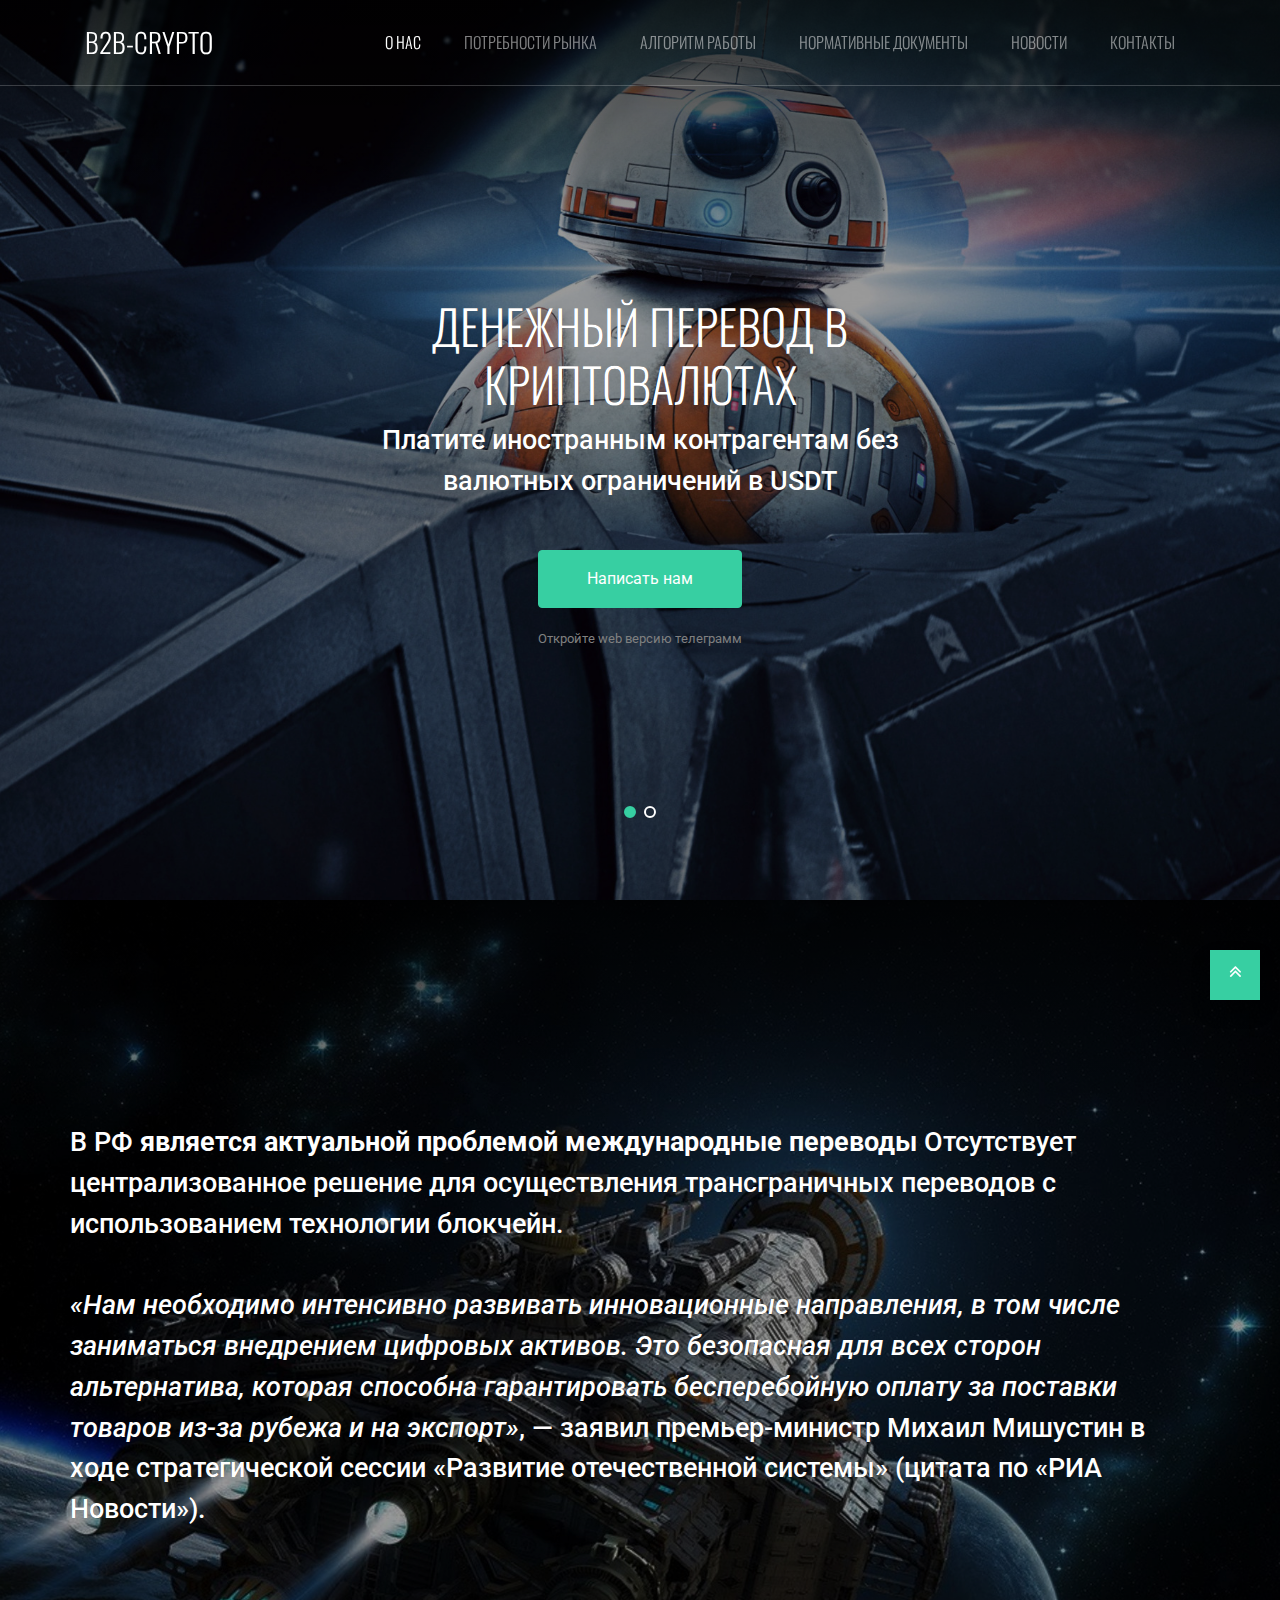
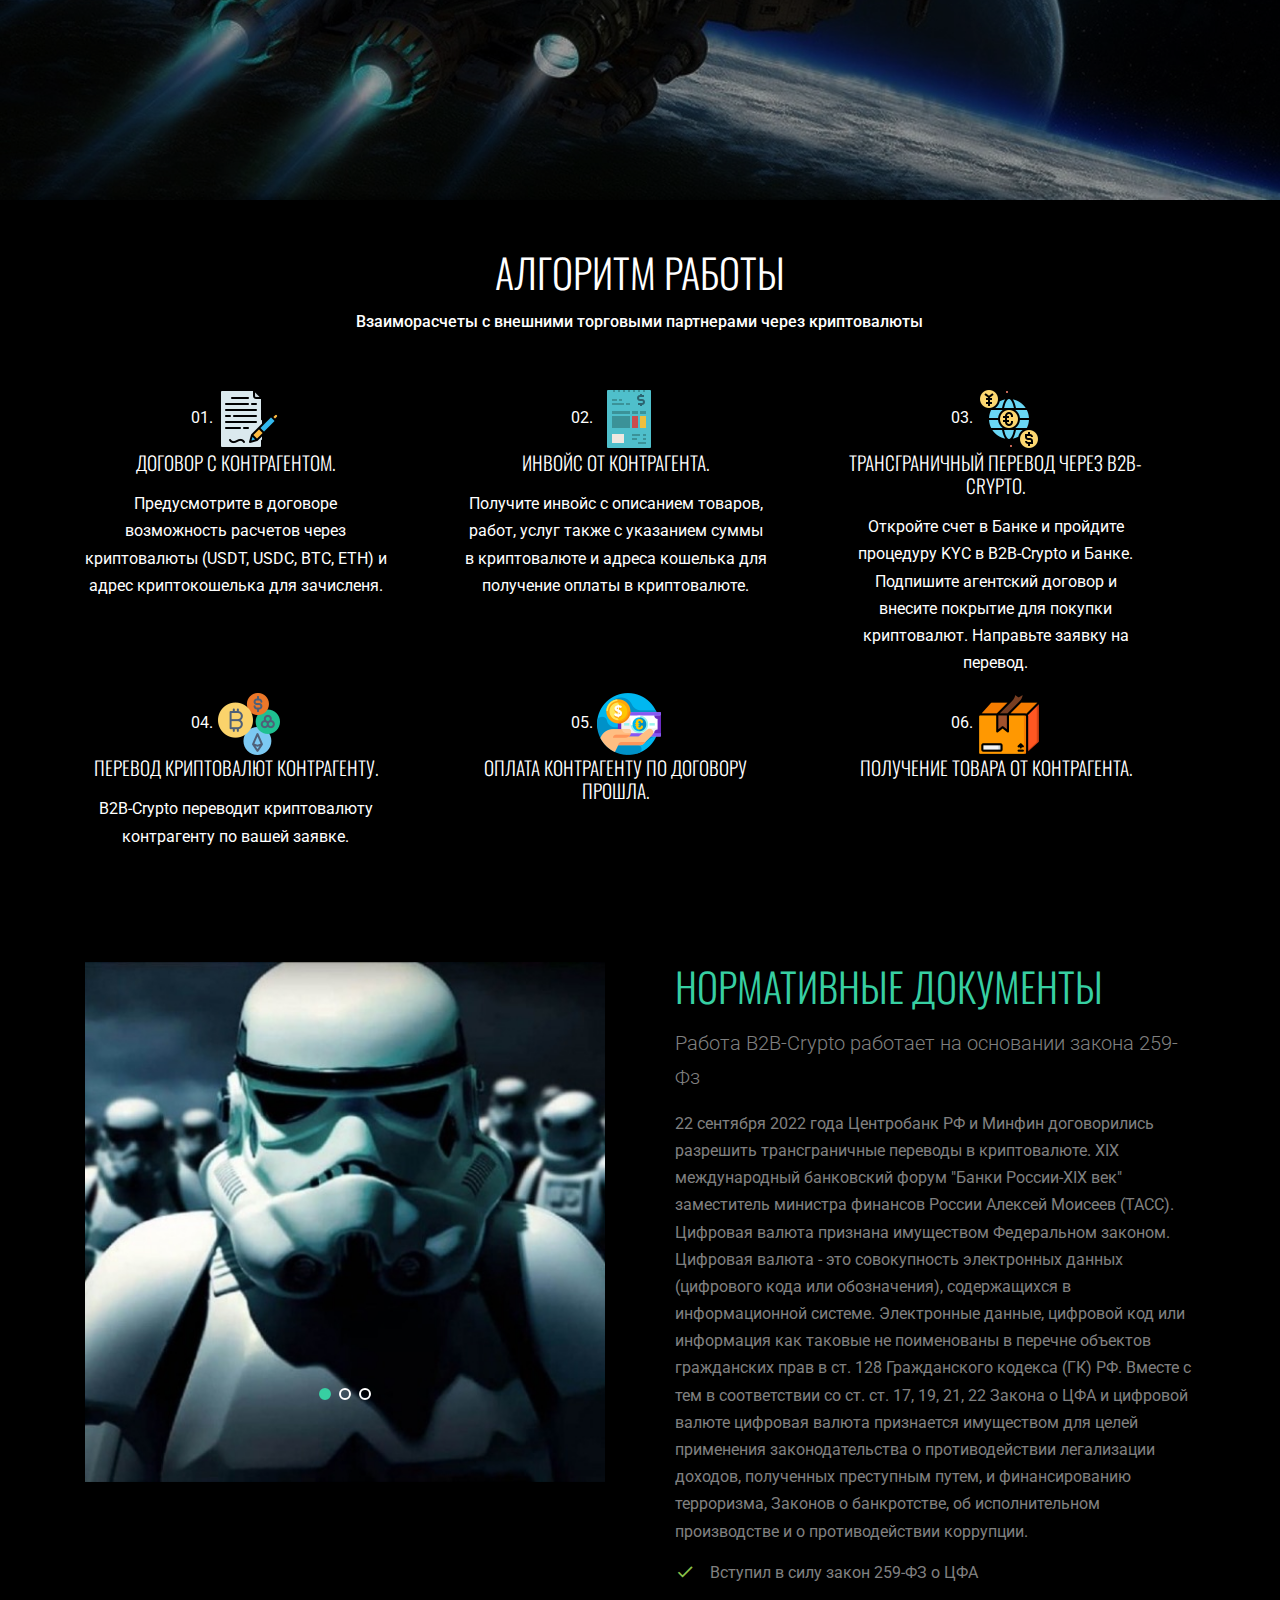
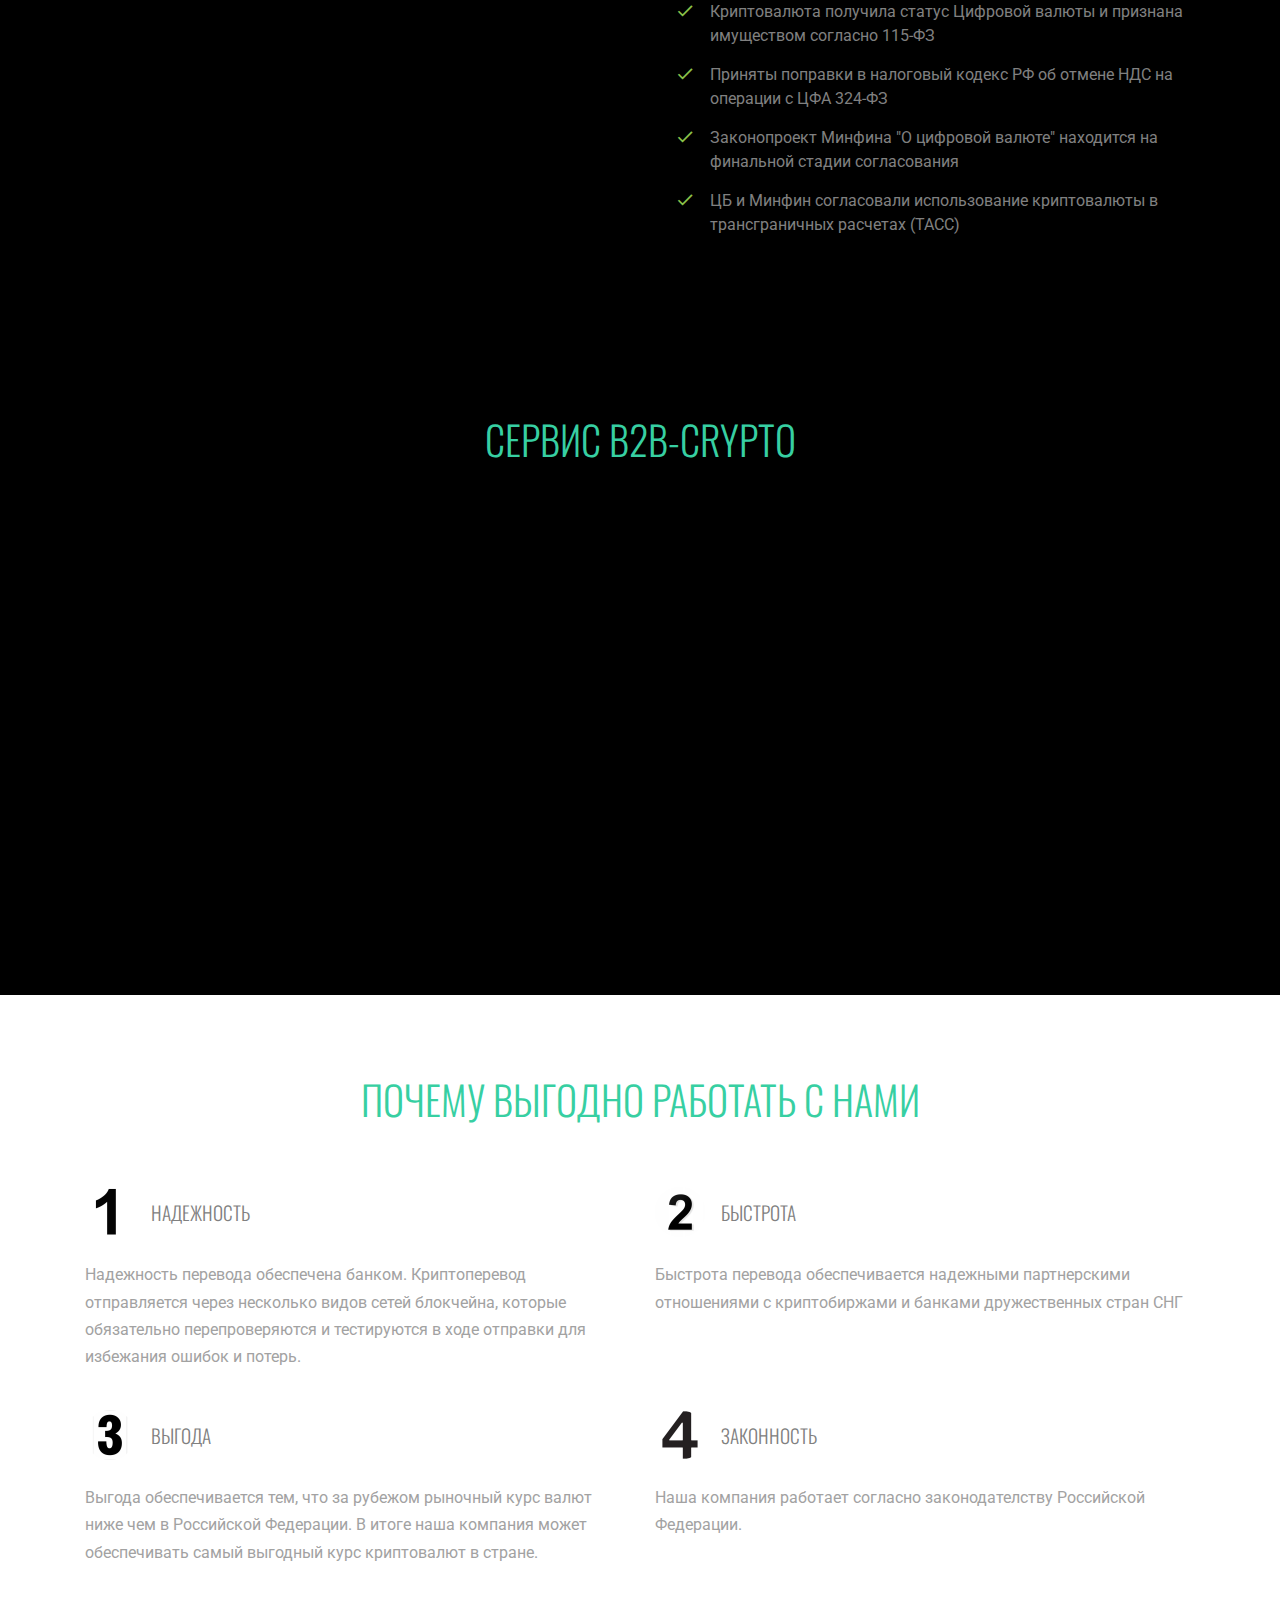
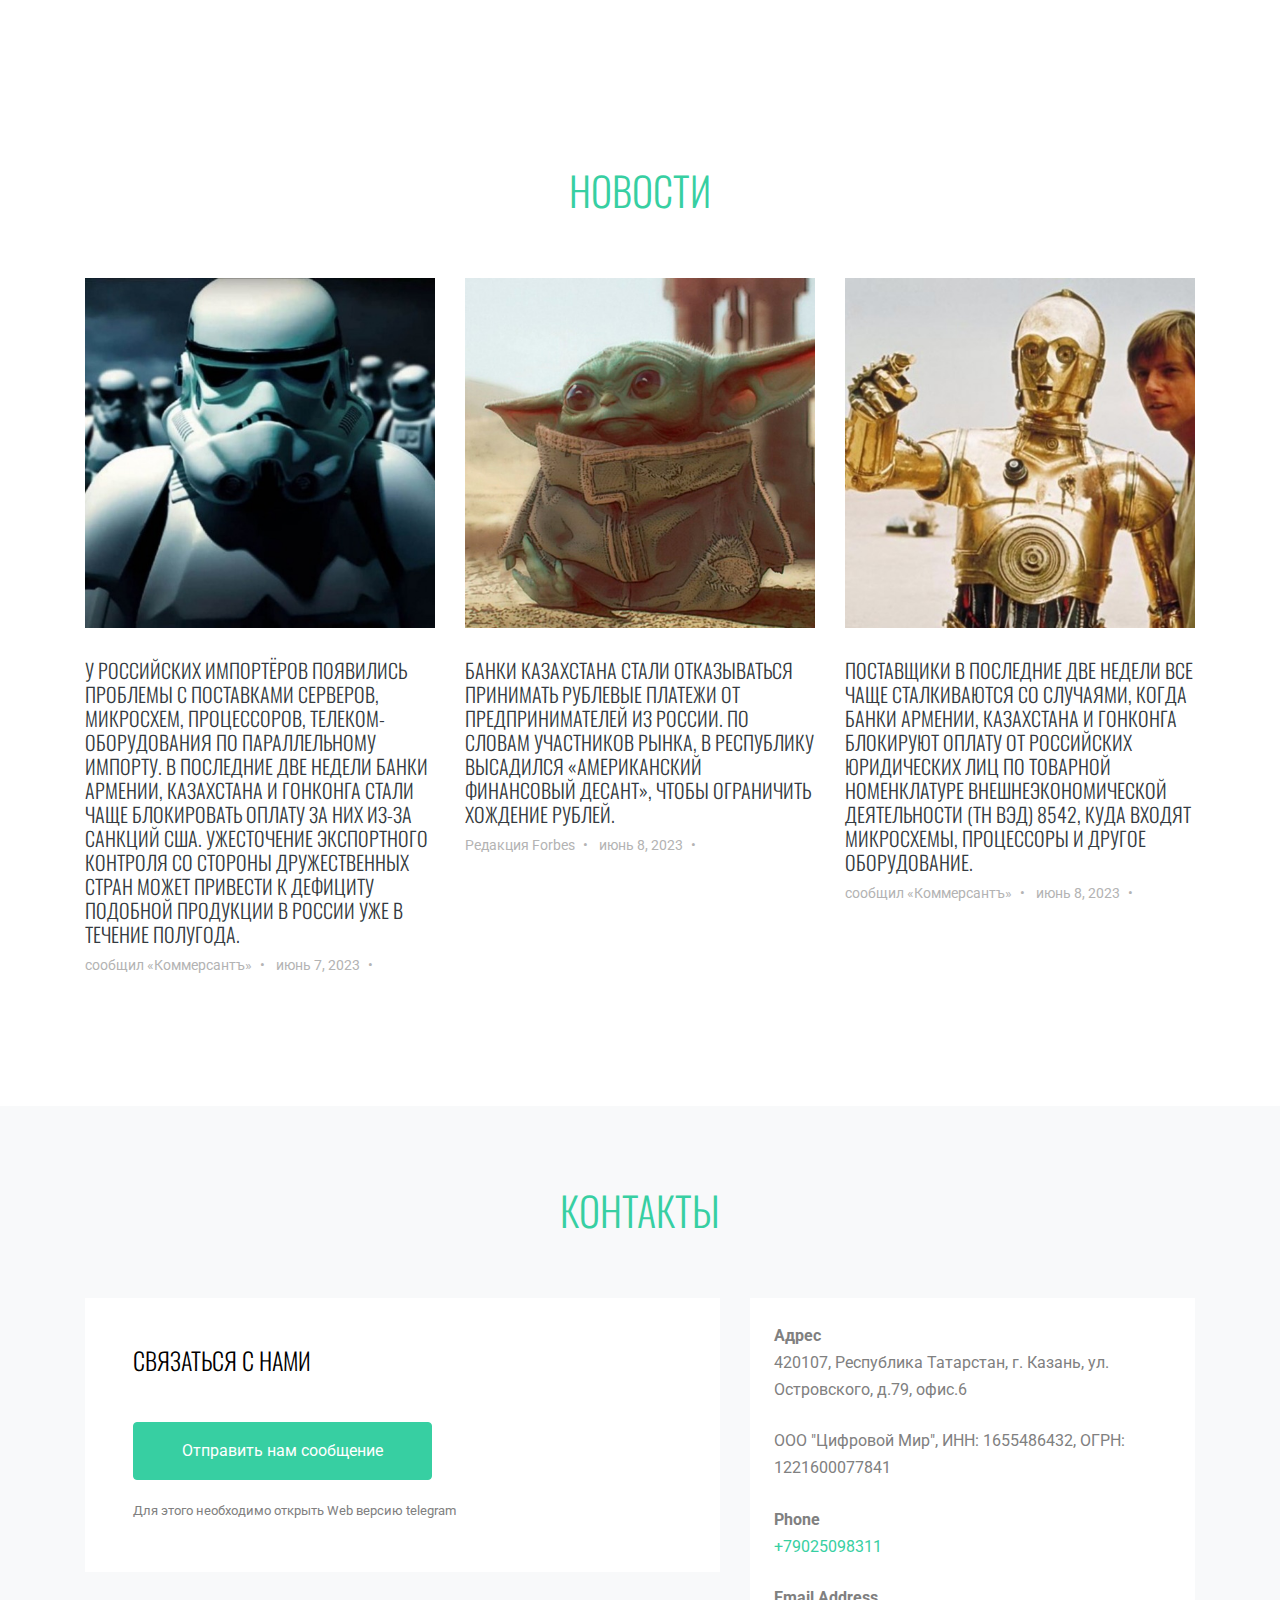
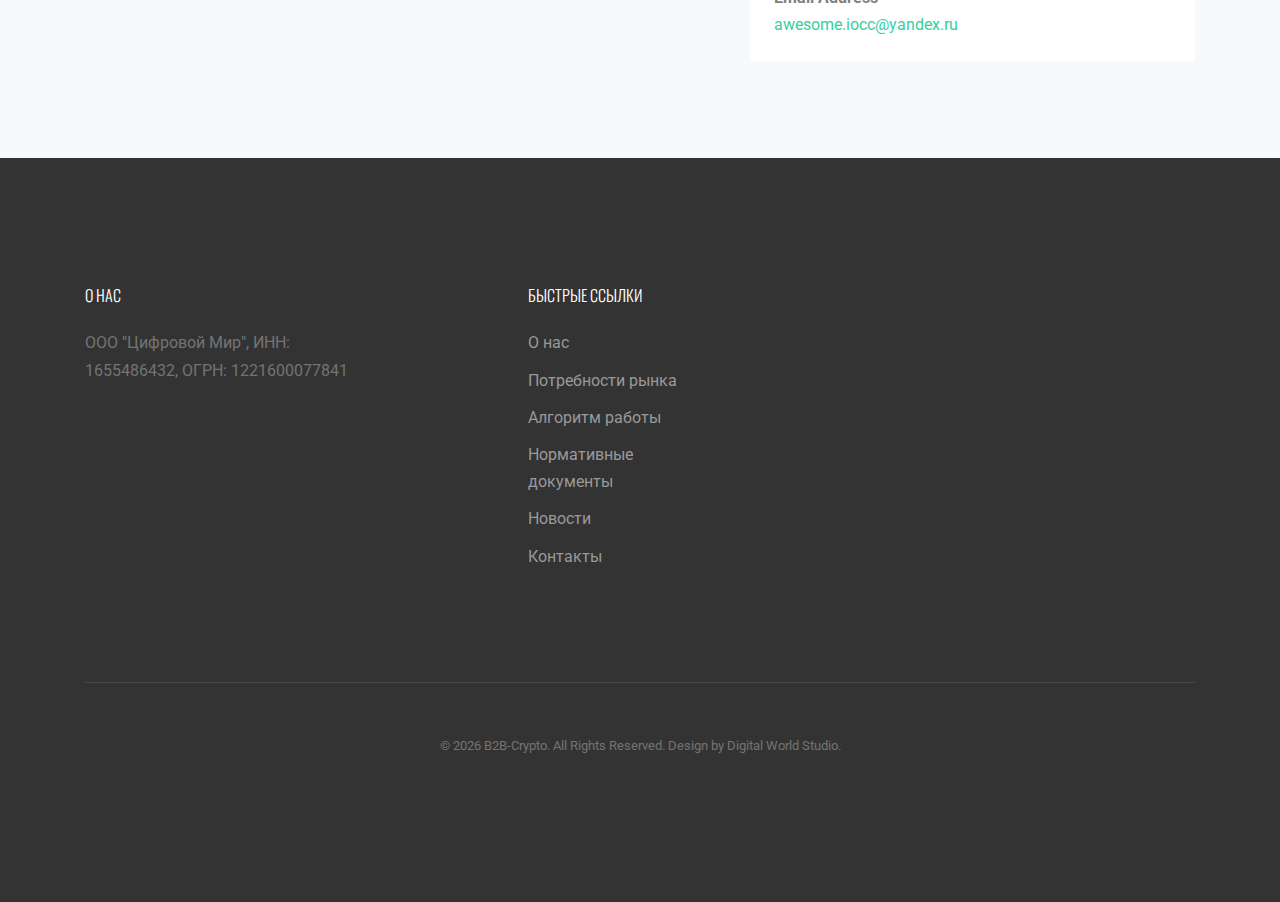
==== index.html @ 695e8884 "news090602" ====
<!--
////////////////////////////////////////////////////////////////

Author: Free-Template.co
Author URL: http://free-template.co.
License: https://creativecommons.org/licenses/by/3.0/
License URL: https://creativecommons.org/licenses/by/3.0/
Site License URL: https://free-template.co/template-license/

Website:  https://free-template.co
Facebook: https://www.facebook.com/FreeDashTemplate.co
Twitter:  https://twitter.com/Free_Templateco
RSS Feed: https://feeds.feedburner.com/Free-templateco

////////////////////////////////////////////////////////////////
-->
<!DOCTYPE html>
<html lang="en">
<head>
    <title>B2B-Crypto</title>
    <meta charset="utf-8">
    <meta name="viewport" content="width=device-width, initial-scale=1, shrink-to-fit=no">

    <meta name="description" content=""/>
    <meta name="keywords" content=""/>
    <meta name="author" content="Free-Template.co"/>

    <link rel="shortcut icon" href="bitcoin.png">

    <link href="https://fonts.googleapis.com/css?family=Roboto:300,400,900|Oswald:300,400,700" rel="stylesheet">
    <link rel="stylesheet" href="fonts/icomoon/style.css">

    <link rel="stylesheet" href="css/bootstrap.min.css">
    <link rel="stylesheet" href="css/jquery-ui.css">
    <link rel="stylesheet" href="css/owl.carousel.min.css">
    <link rel="stylesheet" href="css/owl.theme.default.min.css">
    <link rel="stylesheet" href="css/owl.theme.default.min.css">

    <link rel="stylesheet" href="css/jquery.fancybox.min.css">

    <link rel="stylesheet" href="css/bootstrap-datepicker.css">

    <link rel="stylesheet" href="fonts/flaticon/font/flaticon.css">

    <link rel="stylesheet" href="css/aos.css">

    <link rel="stylesheet" href="css/style.css">

</head>
<body data-spy="scroll" data-target=".site-navbar-target" data-offset="300">

<div class="site-wrap">

    <div class="site-mobile-menu site-navbar-target">
        <div class="site-mobile-menu-header">
            <div class="site-mobile-menu-close mt-3">
                <span class="icon-close2 js-menu-toggle"></span>
            </div>
        </div>
        <div class="site-mobile-menu-body"></div>
    </div>


    <header class="site-navbar py-4 js-sticky-header site-navbar-target" role="banner">

        <div class="container">
            <div class="row align-items-center">

                <div class="col-6 col-xl-2">
                    <h1 class="mb-0 site-logo m-0 p-0"><a href="index.html" class="mb-0">B2B-Crypto</a></h1>
                </div>

                <div class="col-12 col-md-10 d-none d-xl-block">
                    <nav class="site-navigation position-relative text-right" role="navigation">

                        <ul class="site-menu main-menu js-clone-nav mr-auto d-none d-lg-block">
                            <li><a href="#home-section" class="nav-link">О нас</a></li>
                            <li><a href="#market-needs" class="nav-link">Потребности рынка</a></li>
                            <li><a href="#algorithm" class="nav-link">Алгоритм работы</a></li>
                            <li><a href="#about-section" class="nav-link">Нормативные документы</a></li>
                            <li><a href="#news-section" class="nav-link">Новости</a></li>
                            <li><a href="#contact-section" class="nav-link">Контакты</a></li>
                        </ul>
                    </nav>
                </div>


                <div class="col-6 d-inline-block d-xl-none ml-md-0 py-3"><a href="#"
                                                                            class="site-menu-toggle js-menu-toggle text-white float-right"><span
                        class="icon-menu h3"></span></a></div>

            </div>
        </div>

    </header>


    <div class="site-block-wrap">
        <div class="owl-carousel with-dots">
            <div class="site-blocks-cover overlay overlay-2" style="background-image: url(images/hero_1.jpg);"
                 data-aos="fade"
                 id="home-section">


                <div class="container">
                    <div class="row align-items-center justify-content-center">
                        <div class="col-md-6 mt-lg-5 text-center">
                            <h1 class="text-shadow">Денежный перевод в криптовалютах</h1>
                            <p class="mb-5 text-shadow">Платите иностранным контрагентам без валютных ограничений в
                                USDT</p>
                            <p><a href="https://t.me/Maksi00700" target="_blank" class="btn btn-primary px-5 py-3">Написать нам</a>
                            </p>
                            <small>Откройте web версию телеграмм</small>
                        </div>
                    </div>
                </div>


            </div>
            <div class="site-blocks-cover overlay overlay-2" style="background-image: url(images/hero_2.jpg);"
                 data-aos="fade" id="home-section">


                <div class="container">
                    <div class="row align-items-center justify-content-center">
                        <div class="col-md-6 mt-lg-5 text-center">
                            <h1 class="text-shadow">Найдите лучшие условия для перевода контрагентам</h1>
                            <p class="mb-5 text-shadow">Предлагаем лучшие условия покупки и перевода цифровых валют</p>
                            <p><a href="https://t.me/Maksi00700" target="_blank" class="btn btn-primary px-5 py-3">Написать нам</a>
                            </p>
                            <small>Откройте web версию телеграмм</small>
                        </div>
                    </div>
                </div>


            </div>
        </div>

    </div>
    <div class="site-block-wrap">
        <div class="owl-carousel with-dots">
            <div class="site-blocks-cover overlay overlay-2" style="background-image: url(images/hero25.jpg);" id = "market-needs">


                <div class="container">
                    <div class="row align-items-center justify-content-center">
                        <!--            <div class="col-md-6 mt-lg-5 text-center">-->
                        <p class="mb-5 text-shadow">В РФ <strong>является актуальной проблемой международные переводы</strong> Отсутствует централизованное решение для осуществления
                            трансграничных переводов с использованием технологии блокчейн. <br><br>

                            <em>«Нам необходимо интенсивно
                                развивать инновационные направления, в том числе заниматься внедрением
                                цифровых активов. Это безопасная для всех сторон альтернатива, которая способна
                                гарантировать бесперебойную оплату за поставки товаров из-за рубежа и на экспорт»</em>,
                            — заявил
                            премьер-министр Михаил Мишустин в ходе стратегической сессии «Развитие отечественной
                            системы» (цитата по «РИА Новости»).</p>


                        <!--            </div>-->
                    </div>
                </div>


            </div>

            <!---- <div class="site-section" id="properties-section">
                 <div class="container">
                   <div class="row large-gutters">
                     <div class="col-md-6 col-lg-4 mb-5 mb-lg-5 ">
                       <div class="ftco-media-1">
                         <div class="ftco-media-1-inner">
                           <a href="property-single.html" class="d-inline-block mb-4"><img src="images/property_1.jpg" alt="Free website template by Free-Template.co" class="img-fluid"></a>
                           <div class="ftco-media-details">
                             <h3>HD17 19 Utica Ave.</h3>
                             <p>New York - USA</p>
                             <strong>$20,000,000</strong>
                           </div>
                           */

                         </div>
                       </div>
                     </div>
                     <div class="col-md-6 col-lg-4 mb-5 mb-lg-5 ">
                         <div class="ftco-media-1">
                             <div class="ftco-media-1-inner">
                               <a href="property-single.html" class="d-inline-block mb-4"><img src="images/property_2.jpg" alt="Free website template by Free-Template.co" class="img-fluid"></a>
                               <div class="ftco-media-details">
                                 <h3>HD17 19 Utica Ave.</h3>
                                 <p>New York - USA</p>
                                 <strong>$20,000,000</strong>
                               </div>

                             </div>
                           </div>
                     </div>
                     <div class="col-md-6 col-lg-4 mb-5 mb-lg-5 ">
                         <div class="ftco-media-1">
                             <div class="ftco-media-1-inner">
                               <a href="property-single.html" class="d-inline-block mb-4"><img src="images/property_3.jpg" alt="Free website template by Free-Template.co" class="img-fluid"></a>
                               <div class="ftco-media-details">
                                 <h3>HD17 19 Utica Ave.</h3>
                                 <p>New York - USA</p>
                                 <strong>$20,000,000</strong>
                               </div>

                             </div>
                           </div>
                     </div>

                     <div class="col-md-6 col-lg-4 mb-5 mb-lg-5 ">
                         <div class="ftco-media-1">
                           <div class="ftco-media-1-inner">
                             <a href="property-single.html" class="d-inline-block mb-4"><img src="images/property_1.jpg" alt="Free website template by Free-Template.co" class="img-fluid"></a>
                             <div class="ftco-media-details">
                               <h3>HD17 19 Utica Ave.</h3>
                               <p>New York - USA</p>
                               <strong>$20,000,000</strong>
                             </div>

                           </div>
                         </div>
                       </div>
                       <div class="col-md-6 col-lg-4 mb-5 mb-lg-5 ">
                           <div class="ftco-media-1">
                               <div class="ftco-media-1-inner">
                                 <a href="property-single.html" class="d-inline-block mb-4"><img src="images/property_2.jpg" alt="Free website template by Free-Template.co" class="img-fluid"></a>
                                 <div class="ftco-media-details">
                                   <h3>HD17 19 Utica Ave.</h3>
                                   <p>New York - USA</p>
                                   <strong>$20,000,000</strong>
                                 </div>

                               </div>
                             </div>
                       </div>
                       <div class="col-md-6 col-lg-4 mb-5 mb-lg-5 ">
                           <div class="ftco-media-1">
                               <div class="ftco-media-1-inner">
                                 <a href="property-single.html" class="d-inline-block mb-4"><img src="images/property_3.jpg" alt="Free website template by Free-Template.co" class="img-fluid"></a>
                                 <div class="ftco-media-details">
                                   <h3>HD17 19 Utica Ave.</h3>
                                   <p>New York - USA</p>
                                   <strong>$20,000,000</strong>
                                 </div>
                               -->
        </div>
    </div>
</div>

<!--</div>-->
<!--</div>-->
<!--</div>-->


<!--   <section class="site-section" id="agents-section">
      <div class="container">
        <div class="row mb-5">
          <div class="col-md-7 text-left">
            <h2 class="section-title mb-3">Мы тут</h2>
            <p class="lead">скоро скоро</p>
          </div>
        </div>
        <div class="row">


          <div class="col-md-6 col-lg-4 mb-4">
            <div class="team-member">
              <figure>
                <ul class="social">
                  <li><a href="#"><span class="icon-facebook"></span></a></li>
                  <li><a href="#"><span class="icon-twitter"></span></a></li>
                  <li><a href="#"><span class="icon-linkedin"></span></a></li>
                  <li><a href="#"><span class="icon-instagram"></span></a></li>
                </ul>
                <img src="images/person_1.jpg" alt="Free website template by Free-Template.co" class="img-fluid">
              </figure>
              <div class="p-3 bg-primary">
                <h3 class="mb-2">Allison Holmes</h3>
                <span class="position">Real Estate Agent</span>
              </div>
            </div>
          </div>

          <div class="col-md-6 col-lg-4 mb-4">
            <div class="team-member">
              <figure>
                <ul class="social">
                  <li><a href="#"><span class="icon-facebook"></span></a></li>
                  <li><a href="#"><span class="icon-twitter"></span></a></li>
                  <li><a href="#"><span class="icon-linkedin"></span></a></li>
                  <li><a href="#"><span class="icon-instagram"></span></a></li>
                </ul>
                <img src="images/person_2.jpg" alt="Free website template by Free-Template.co" class="img-fluid">
              </figure>
              <div class="p-3 bg-primary">
                <h3 class="mb-2">Dave Simpson</h3>
                <span class="position">Real Estate Agent</span>
              </div>
            </div>
          </div>

          <div class="col-md-6 col-lg-4 mb-4">
            <div class="team-member">
              <figure>
                <ul class="social">
                  <li><a href="#"><span class="icon-facebook"></span></a></li>
                  <li><a href="#"><span class="icon-twitter"></span></a></li>
                  <li><a href="#"><span class="icon-linkedin"></span></a></li>
                  <li><a href="#"><span class="icon-instagram"></span></a></li>
                </ul>
                <img src="images/person_3.jpg" alt="Free website template by Free-Template.co" class="img-fluid">
              </figure>
              <div class="p-3 bg-primary">
                <h3 class="mb-2">Ben Thompson</h3>
                <span class="position">Real Estate Agent</span>
              </div>
            </div>
          </div>


        </div>
      </div>
    </section>
  -->
<section class="py-5 bg-black site-section how-it-works" id="algorithm">
    <div class="container">
        <div class="row mb-5 justify-content-center">
            <div class="col-md-7 text-center">
                <h2 class="section-title mb-3 text-white center">Алгоритм работы</h2> 
                <h6 class="text-white center">Взаиморасчеты с внешними торговыми партнерами через криптовалюты</h6>
            </div>
        </div>
        <div class="row">
            <div class="col-md-4 text-center">
                <div class="pr-5 first-step">
                    <span class="text-white">01.</span>
                    <span class="icon"><img src="images/dogovor.png"></span>
                    <h3 class="text-white">Договор с контрагентом.</h3>
                    <p class="text-white">Предусмотрите в договоре возможность расчетов через криптовалюты (USDT, USDC,
                        BTC, ETH) и адрес криптокошелька для зачисленя.</p>
                </div>
            </div>

            <div class="col-md-4 text-center">
                <div class="pr-5 second-step">
                    <span class="text-white">02.</span>
                    <span class="icon"><img src="images/invoice.png"></span>
                    <h3 class="text-white">Инвойс от контрагента.</h3>
                    <p class="text-white">Получите инвойс с описанием товаров, работ, услуг также с указанием суммы в
                        криптовалюте и адреса кошелька для получение оплаты в криптовалюте.</p>
                </div>
            </div>

            <div class="col-md-4 text-center">
                <div class="pr-5">
                    <span class="text-white">03.</span>
                    <span class="icon"><img src="images/translate.png"></span>
                    <h3 class="text-white">Трансграничный перевод через B2B-Crypto.</h3>
                    <p class="text-white">Откройте счет в Банке и пройдите процедуру KYC в B2B-Crypto и Банке. Подпишите
                        агентский договор и внесите покрытие для покупки криптовалют. Направьте заявку на перевод.</p>
                </div>
            </div>
        </div>
        <div class="row">
            <div class="col-md-4 text-center">
                <div class="pr-5 first-step">
                    <span class="text-white">04.</span>
                    <span class="icon"><img src="images/crypto.png"></span>
                    <h3 class="text-white">Перевод криптовалют контрагенту.</h3>
                    <p class="text-white">B2B-Crypto переводит криптовалюту контрагенту по вашей заявке.</p>
                </div>
            </div>

            <div class="col-md-4 text-center">
                <div class="pr-5 second-step">
                    <span class="text-white">05.</span>
                    <span class="icon"><img src="images/pay.png"></span>
                    <h3 class="text-white">Оплата контрагенту по договору прошла.</h3>
                    <p class="text-white"></p>
                </div>
            </div>

            <div class="col-md-4 text-center">
                <div class="pr-5">
                    <span class="text-white">06.</span>
                    <span class="icon"><img src="images/product.png"></span>
                    <h3 class="text-white">Получение товара от контрагента.</h3>
                    <p class="text-white"></p>
                </div>
            </div>
        </div>
    </div>
</section>


<section class="py-5 bg-black site-section how-it-works" id="about-section">
    <div class="container">

        <div class="row large-gutters">
            <div class="col-lg-6 mb-5">

                <div class="owl-carousel slide-one-item with-dots">
                    <div><img src="images/img_1.jpg" alt="Free website template by Free-Template.co" class="img-fluid">
                    </div>
                    <div><img src="images/img_2.jpg" alt="Free website template by Free-Template.co" class="img-fluid">
                    </div>
                    <div><img src="images/img_3.jpg" alt="Free website template by Free-Template.co" class="img-fluid">
                    </div>
                </div>
            </div>
            <div class="col-lg-6 ml-auto">

                <h2 class="section-title mb-3">Нормативные документы</h2>
                <p class="lead">Работа B2B-Crypto работает на основании закона 259-Фз</p>
                <p>22 сентября 2022 года Центробанк РФ и Минфин договорились разрешить трансграничные переводы в
                    криптовалюте. XIX международный банковский форум "Банки России-XIX век" заместитель министра
                    финансов России Алексей Моисеев (ТАСС). Цифровая валюта признана имуществом Федеральном законом.
                    Цифровая валюта - это совокупность электронных данных (цифрового кода или обозначения), содержащихся
                    в информационной системе. Электронные данные, цифровой код или информация как таковые не поименованы
                    в перечне объектов гражданских прав в ст. 128 Гражданского кодекса (ГК) РФ. Вместе с тем в
                    соответствии со ст. ст. 17, 19, 21, 22 Закона о ЦФА и цифровой валюте цифровая валюта признается
                    имуществом для целей применения законодательства о противодействии легализации доходов, полученных
                    преступным путем, и финансированию терроризма, Законов о банкротстве, об исполнительном производстве
                    и о противодействии коррупции.
                </p>

                <ul class="list-unstyled ul-check success">
                    <li>Вступил в силу закон 259-ФЗ о ЦФА</li>
                    <li>Криптовалюта получила статус Цифровой валюты и признана имуществом согласно 115-ФЗ</li>
                    <li>Приняты поправки в налоговый кодекс РФ об отмене НДС на операции с ЦФА 324-ФЗ</li>
                    <li>Законопроект Минфина "О цифровой валюте" находится на финальной стадии согласования</li>
                    <li>ЦБ и Минфин согласовали использование криптовалюты в трансграничных расчетах (ТАСС)</li>
                </ul>

<!--                <p><a href="#" class="btn btn-primary mr-2 mb-2">Начало работы</a></p>-->

            </div>
        </div>
    </div>
</section>


<section class="site-section bg-black" id="services-section">
    <div class="container">
        <div class="row mb-5">
            <div class="col-12 text-center">
                <h2 class="section-title mb-3">Сервис B2B-Crypto</h2>
            </div>
        </div>
        <div class="row align-items-stretch">
            <div class="col-md-6 col-lg-4 mb-4 mb-lg-4" data-aos="fade-up">
                <div class="unit-4 d-flex">
                    <div class="unit-4-icon mr-4"><span class="text-primary flaticon-house"></span></div>
                    <div>
                        <h3>Связывает </h3>
                        <p>Крипто и фиатные финансы, создавая надежные и удобные решения для импортеров и экспортеров
                            соответствующие законодательству РФ</p>

                    </div>
                </div>
            </div>
            <div class="col-md-6 col-lg-4 mb-4 mb-lg-4" data-aos="fade-up" data-aos-delay="100">
                <div class="unit-4 d-flex">
                    <div class="unit-4-icon mr-4"><span class="text-primary flaticon-coin"></span></div>
                    <div>
                        <h3>Монетизирует</h3>
                        <p>Потребность в альтернативе расчетам в USD и EUR, легализацию трансграничных платежей в
                            криптовалютах за пределами РФ, потенциал растущего рынка криптоиндустрии</p>

                    </div>
                </div>
            </div>
            <div class="col-md-6 col-lg-4 mb-4 mb-lg-4" data-aos="fade-up" data-aos-delay="200">
                <div class="unit-4 d-flex">
                    <div class="unit-4-icon mr-4"><span class="text-primary flaticon-home"></span></div>
                    <div>
                        <h3>Позволяет бизнесу</h3>
                        <p>Платить и получать платежи по внешнеторговым контрактам, покупать и продавать криптовалюту за
                            рубли через банки РФ</p>

                    </div>
                </div>
            </div>


            <div class="col-md-6 col-lg-4 mb-4 mb-lg-4" data-aos="fade-up" data-aos-delay="300">
                <div class="unit-4 d-flex">
                    <div class="unit-4-icon mr-4"><span class="text-primary flaticon-flat"></span></div>
                    <div>
                        <h3>Скорость</h3>
                        <p>Время перевода составляет от одного до двух дней</p>

                    </div>
                </div>
            </div>
            <div class="col-md-6 col-lg-4 mb-4 mb-lg-4" data-aos="fade-up" data-aos-delay="400">
                <div class="unit-4 d-flex">
                    <div class="unit-4-icon mr-4"><span class="text-primary flaticon-location"></span></div>
                    <div>
                        <h3>Надежность</h3>
                        <p>Перевод обеспечен ликвидностью Банка</p>

                    </div>
                </div>
            </div>
            <div class="col-md-6 col-lg-4 mb-4 mb-lg-4" data-aos="fade-up" data-aos-delay="500">
                <div class="unit-4 d-flex">
                    <div class="unit-4-icon mr-4"><span class="text-primary flaticon-mobile-phone"></span></div>
                    <div>
                        <h3>Выгодность</h3>
                        <p>Приобретение и перевод криптовалюты осуществляется по самому лучшему курсу в стране</p>

                    </div>
                </div>
            </div>

        </div>
    </div>
</section>

<section class="site-section testimonial-wrap" id="testimonials-section">
    <div class="container">
        <div class="row mb-5">
            <div class="col-12 text-center">
                <h2 class="section-title mb-3">Почему выгодно работать с нами<h2>
            </div>
        </div>

        <div class="row">
            <div class="col-md-6 mb-4">
                <div class="ftco-testimonial-1">
                    <div class="ftco-testimonial-vcard d-flex align-items-center mb-4">
                        <img src="images/person_1.jpg" alt="Free website template by Free-Template.co"
                             class="img-fluid mr-3">
                        <div>
                            <h3>Надежность</h3>
                        </div>
                    </div>
                    <div>
                        <p>Надежность перевода обеспечена банком. Криптоперевод отправляется через несколько видов сетей
                            блокчейна, которые обязательно перепроверяются и тестируются в ходе отправки для избежания
                            ошибок и потерь.</p>
                    </div>
                </div>
            </div>
            <div class="col-md-6 mb-4">
                <div class="ftco-testimonial-1">
                    <div class="ftco-testimonial-vcard d-flex align-items-center mb-4">
                        <img src="images/person_2.jpg" alt="Free website template by Free-Template.co"
                             class="img-fluid mr-3">
                        <div>
                            <h3>Быстрота</h3>
                        </div>
                    </div>
                    <div>
                        <p>Быстрота перевода обеспечивается надежными партнерскими отношениями с криптобиржами и банками
                            дружественных стран СНГ</p>
                    </div>
                </div>
            </div>

            <div class="col-md-6 mb-4">
                <div class="ftco-testimonial-1">
                    <div class="ftco-testimonial-vcard d-flex align-items-center mb-4">
                        <img src="images/person_3.jpg" alt="Free website template by Free-Template.co"
                             class="img-fluid mr-3">
                        <div>
                            <h3>Выгода</h3>
                        </div>
                    </div>
                    <div>
                        <p>Выгода обеспечивается тем, что за рубежом рыночный курс валют ниже чем в Российской
                            Федерации. В итоге наша компания может обеспечивать самый выгодный курс криптовалют в
                            стране. </p>
                    </div>
                </div>
            </div>
            <div class="col-md-6 mb-4">
                <div class="ftco-testimonial-1">
                    <div class="ftco-testimonial-vcard d-flex align-items-center mb-4">
                        <img src="images/person_4.jpg" alt="Free website template by Free-Template.co"
                             class="img-fluid mr-3">
                        <div>
                            <h3>Законность</h3>
                        </div>
                    </div>
                    <div>
                        <p>Наша компания работает согласно законодателству Российской Федерации.</p>
                    </div>
                </div>
            </div>
        </div>
    </div>
</section>


<section class="site-section" id="news-section">
    <div class="container">
        <div class="row mb-5">
            <div class="col-12 text-center">
                <h2 class="section-title mb-3">Новости</h2>
            </div>
        </div>

        <div class="row">
          <div class="col-md-6 col-lg-4 mb-4 mb-lg-4">
            <div class="h-entry">
              <a href="single.html"><img src="images/img_1.jpg" alt="Free website template by Free-Template.co" class="img-fluid"></a>
              <h2 class="font-size-regular"><a href="single.html" class="text-dark">У российских импортёров появились проблемы с поставками серверов, микросхем, процессоров, телеком-оборудования по параллельному импорту. В последние две недели банки Армении, Казахстана и Гонконга стали чаще блокировать оплату за них из-за санкций США.

                Ужесточение экспортного контроля со стороны дружественных стран может привести к дефициту подобной продукции в России уже в течение полугода. </a></h2>
              <div class="meta mb-4">сообщил «Коммерсантъ»<span class="mx-2">&bullet;</span> июнь 7, 2023<span class="mx-2">&bullet;</span> </div>
            </div> 
          </div>
          <div class="col-md-6 col-lg-4 mb-4 mb-lg-4">
            <div class="h-entry">
              <a href="single.html"><img src="images/img_2.jpg" alt="Free website template by Free-Template.co" class="img-fluid"></a>
              <h2 class="font-size-regular"><a href="single.html" class="text-dark">Банки Казахстана стали отказываться принимать рублевые платежи от предпринимателей из России. По словам участников рынка, в республику высадился «американский финансовый десант», чтобы ограничить хождение рублей. </a></h2>
              <div class="meta mb-4">Редакция Forbes<span class="mx-2">&bullet;</span> июнь 8, 2023<span class="mx-2">&bullet;</span> </div>
              
            </div>
          </div>
          <div class="col-md-6 col-lg-4 mb-4 mb-lg-4">
            <div class="h-entry">
              <a href="single.html"><img src="images/img_3.jpg" alt="Free website template by Free-Template.co" class="img-fluid"></a>
              <h2 class="font-size-regular"><a href="single.html" class="text-dark">Поставщики в последние две недели все чаще сталкиваются со случаями, когда банки Армении, Казахстана и Гонконга блокируют оплату от российских юридических лиц по товарной номенклатуре внешнеэкономической деятельности (ТН ВЭД) 8542, куда входят микросхемы, процессоры и другое оборудование. 
                
                </a></h2>
              <div class="meta mb-4">сообщил «Коммерсантъ»<span class="mx-2">&bullet;</span> июнь 8, 2023<span class="mx-2">&bullet;</span> </div>
            </div> 
          </div>
          
        </div>
      </div>
    </section>

        </div>
    </div>
</section>


<section class="site-section bg-light bg-image" id="contact-section">
    <div class="container">
        <div class="row mb-5">
            <div class="col-12 text-center">
                <h2 class="section-title mb-3">Контакты</h2>
            </div>
        </div>
        <div class="row">
            <div class="col-md-7 mb-5">


                <form action="#" class="p-5 bg-white">

                    <h2 class="h4 text-black mb-5">Связаться с нами </h2>
                   

                   <!--  <div class="row form-group">
                        <div class="col-md-6 mb-3 mb-md-0">
                            <label class="text-black" for="fname">Фамилия</label>
                            <input type="text" id="fname" class="form-control">
                        </div>
                        <div class="col-md-6">
                            <label class="text-black" for="lname">Имя</label>
                            <input type="text" id="lname" class="form-control">
                        </div>
                    </div>

                    <div class="row form-group">

                        <div class="col-md-12">
                            <label class="text-black" for="email">Email</label>
                            <input type="email" id="email" class="form-control">
                        </div>
                    </div>

                    <div class="row form-group">

                        <div class="col-md-12">
                            <label class="text-black" for="subject">Тема обращения</label>
                            <input type="subject" id="subject" class="form-control">
                        </div>
                    </div>

                    <div class="row form-group">
                        <div class="col-md-12">
                            <label class="text-black" for="message">Сообщение</label>
                            <textarea name="message" id="message" cols="30" rows="7" class="form-control"
                                      placeholder="Напишите текст..."></textarea>
                        </div>
                    </div>

                    <div class="row form-group">
                        <div class="col-md-12">
                            <input type="submit" value="Отправить сообщение" class="btn btn-primary btn-md text-white">
                        </div>
                    </div>

 -->
              <p><a href="https://t.me/Maksi00700" target="_blank" class="btn btn-primary px-5 py-3">Отправить нам сообщение</a>   </p>
              <small>Для этого необходимо открыть Web версию telegram</small>          
              </form>
                              
               
            </div>
            <div class="col-md-5">

                <div class="p-4 mb-3 bg-white">
                    <p class="mb-0 font-weight-bold">Адрес</p>
                    <p class="mb-4">420107, Республика Татарстан, г. Казань, ул. Островского, д.79, офис.6</p>
                    <p class="mb-4">ООО "Цифровой Мир", ИНН: 1655486432, ОГРН: 1221600077841</p>

                    <p class="mb-0 font-weight-bold">Phone</p>
                    <p class="mb-4"><a href="#">+79025098311</a></p>

                    <p class="mb-0 font-weight-bold">Email Address</p>
                    <p class="mb-0"><a href="#">awesome.iocc@yandex.ru</a></p>

                </div>

            </div>
        </div>
    </div>
</section>


<footer class="site-footer">
    <div class="container">
        <div class="row">
            <div class="col-md-8">
                <div class="row">
                    <div class="col-md-5">
                        <h2 class="footer-heading mb-4">О нас</h2>
                        <p>ООО "Цифровой Мир", ИНН: 1655486432, ОГРН: 1221600077841</p>
                    </div>
                    <div class="col-md-3 mx-auto">
                        <h2 class="footer-heading mb-4">Быстрые ссылки</h2>
                        <ul class="list-unstyled">
                          <li><a href="#home-section">О нас</a></li>
                          <li><a href="#market-needs">Потребности рынка</a></li>
                          <li><a href="#algorithm">Алгоритм работы</a></li>
                          <li><a href="#about-section" >Нормативные документы</a></li>
                          <li><a href="#news-section">Новости</a></li>
                          <li><a href="#contact-section">Контакты</a></li>
                        </ul>
                    </div>

                </div>
            </div>
<!--            <div class="col-md-4">-->
<!--                <div class="mb-4">-->
<!--                    <h2 class="footer-heading mb-4">Подписаться на рассылку новостей</h2>-->
<!--                    <form action="#" method="post" class="footer-subscribe">-->
<!--                        <div class="input-group mb-3">-->
<!--                            <input type="text" class="form-control border-secondary text-white bg-transparent"-->
<!--                                   placeholder="Enter Email" aria-label="Enter Email" aria-describedby="button-addon2">-->
<!--                            <div class="input-group-append">-->
<!--                                <button class="btn btn-primary text-black" type="button" id="button-addon2">Отправить-->
<!--                                </button>-->
<!--                            </div>-->
<!--                        </div>-->
<!--                    </form>-->
<!--                </div>-->

<!--                <div class="">-->
<!--                    <h2 class="footer-heading mb-4">Подписаться</h2>-->
<!--                    <a href="#" class="pl-0 pr-3"><span class="icon-facebook"></span></a>-->
<!--                    <a href="#" class="pl-3 pr-3"><span class="icon-twitter"></span></a>-->
<!--                    <a href="#" class="pl-3 pr-3"><span class="icon-instagram"></span></a>-->
<!--                    <a href="#" class="pl-3 pr-3"><span class="icon-linkedin"></span></a>-->
<!--                </div>-->


<!--            </div>-->
        </div>
        <div class="row pt-5 mt-5 text-center">
            <div class="col-md-12">
                <div class="border-top pt-5">
                    <!-- Link back to Free-Template.co can't be removed. Template is licensed under CC BY 3.0. -->
                    <p class="copyright"><small>&copy;
                        <script>document.write(new Date().getFullYear());</script>
                        B2B-Crypto. All Rights Reserved. Design by Digital World Studio.</small>
                    </p>
                </div>
            </div>

        </div>
    </div>
</footer>

</div> <!-- .site-wrap -->

<a href="#top" class="gototop"><span class="icon-angle-double-up"></span></a>

<script src="js/jquery-3.3.1.min.js"></script>
<script src="js/jquery-ui.js"></script>
<script src="js/popper.min.js"></script>
<script src="js/bootstrap.min.js"></script>
<script src="js/owl.carousel.min.js"></script>
<script src="js/jquery.countdown.min.js"></script>
<script src="js/bootstrap-datepicker.min.js"></script>
<script src="js/jquery.easing.1.3.js"></script>
<script src="js/aos.js"></script>
<script src="js/jquery.fancybox.min.js"></script>
<script src="js/jquery.sticky.js"></script>


<script src="js/main.js"></script>

</body>
</html>
---- fonts/icomoon/style.css ----
@font-face {
  font-family: 'icomoon';
  src:  url('fonts/icomoon.eot?10si43');
  src:  url('fonts/icomoon.eot?10si43#iefix') format('embedded-opentype'),
    url('fonts/icomoon.ttf?10si43') format('truetype'),
    url('fonts/icomoon.woff?10si43') format('woff'),
    url('fonts/icomoon.svg?10si43#icomoon') format('svg');
  font-weight: normal;
  font-style: normal;
}

[class^="icon-"], [class*=" icon-"] {
  /* use !important to prevent issues with browser extensions that change fonts */
  font-family: 'icomoon' !important;
  speak: none;
  font-style: normal;
  font-weight: normal;
  font-variant: normal;
  text-transform: none;
  line-height: 1;

  /* Better Font Rendering =========== */
  -webkit-font-smoothing: antialiased;
  -moz-osx-font-smoothing: grayscale;
}

.icon-asterisk:before {
  content: "\f069";
}
.icon-plus:before {
  content: "\f067";
}
.icon-question:before {
  content: "\f128";
}
.icon-minus:before {
  content: "\f068";
}
.icon-glass:before {
  content: "\f000";
}
.icon-music:before {
  content: "\f001";
}
.icon-search:before {
  content: "\f002";
}
.icon-envelope-o:before {
  content: "\f003";
}
.icon-heart:before {
  content: "\f004";
}
.icon-star:before {
  content: "\f005";
}
.icon-star-o:before {
  content: "\f006";
}
.icon-user:before {
  content: "\f007";
}
.icon-film:before {
  content: "\f008";
}
.icon-th-large:before {
  content: "\f009";
}
.icon-th:before {
  content: "\f00a";
}
.icon-th-list:before {
  content: "\f00b";
}
.icon-check:before {
  content: "\f00c";
}
.icon-close:before {
  content: "\f00d";
}
.icon-remove:before {
  content: "\f00d";
}
.icon-times:before {
  content: "\f00d";
}
.icon-search-plus:before {
  content: "\f00e";
}
.icon-search-minus:before {
  content: "\f010";
}
.icon-power-off:before {
  content: "\f011";
}
.icon-signal:before {
  content: "\f012";
}
.icon-cog:before {
  content: "\f013";
}
.icon-gear:before {
  content: "\f013";
}
.icon-trash-o:before {
  content: "\f014";
}
.icon-home:before {
  content: "\f015";
}
.icon-file-o:before {
  content: "\f016";
}
.icon-clock-o:before {
  content: "\f017";
}
.icon-road:before {
  content: "\f018";
}
.icon-download:before {
  content: "\f019";
}
.icon-arrow-circle-o-down:before {
  content: "\f01a";
}
.icon-arrow-circle-o-up:before {
  content: "\f01b";
}
.icon-inbox:before {
  content: "\f01c";
}
.icon-play-circle-o:before {
  content: "\f01d";
}
.icon-repeat:before {
  content: "\f01e";
}
.icon-rotate-right:before {
  content: "\f01e";
}
.icon-refresh:before {
  content: "\f021";
}
.icon-list-alt:before {
  content: "\f022";
}
.icon-lock:before {
  content: "\f023";
}
.icon-flag:before {
  content: "\f024";
}
.icon-headphones:before {
  content: "\f025";
}
.icon-volume-off:before {
  content: "\f026";
}
.icon-volume-down:before {
  content: "\f027";
}
.icon-volume-up:before {
  content: "\f028";
}
.icon-qrcode:before {
  content: "\f029";
}
.icon-barcode:before {
  content: "\f02a";
}
.icon-tag:before {
  content: "\f02b";
}
.icon-tags:before {
  content: "\f02c";
}
.icon-book:before {
  content: "\f02d";
}
.icon-bookmark:before {
  content: "\f02e";
}
.icon-print:before {
  content: "\f02f";
}
.icon-camera:before {
  content: "\f030";
}
.icon-font:before {
  content: "\f031";
}
.icon-bold:before {
  content: "\f032";
}
.icon-italic:before {
  content: "\f033";
}
.icon-text-height:before {
  content: "\f034";
}
.icon-text-width:before {
  content: "\f035";
}
.icon-align-left:before {
  content: "\f036";
}
.icon-align-center:before {
  content: "\f037";
}
.icon-align-right:before {
  content: "\f038";
}
.icon-align-justify:before {
  content: "\f039";
}
.icon-list:before {
  content: "\f03a";
}
.icon-dedent:before {
  content: "\f03b";
}
.icon-outdent:before {
  content: "\f03b";
}
.icon-indent:before {
  content: "\f03c";
}
.icon-video-camera:before {
  content: "\f03d";
}
.icon-image:before {
  content: "\f03e";
}
.icon-photo:before {
  content: "\f03e";
}
.icon-picture-o:before {
  content: "\f03e";
}
.icon-pencil:before {
  content: "\f040";
}
.icon-map-marker:before {
  content: "\f041";
}
.icon-adjust:before {
  content: "\f042";
}
.icon-tint:before {
  content: "\f043";
}
.icon-edit:before {
  content: "\f044";
}
.icon-pencil-square-o:before {
  content: "\f044";
}
.icon-share-square-o:before {
  content: "\f045";
}
.icon-check-square-o:before {
  content: "\f046";
}
.icon-arrows:before {
  content: "\f047";
}
.icon-step-backward:before {
  content: "\f048";
}
.icon-fast-backward:before {
  content: "\f049";
}
.icon-backward:before {
  content: "\f04a";
}
.icon-play:before {
  content: "\f04b";
}
.icon-pause:before {
  content: "\f04c";
}
.icon-stop:before {
  content: "\f04d";
}
.icon-forward:before {
  content: "\f04e";
}
.icon-fast-forward:before {
  content: "\f050";
}
.icon-step-forward:before {
  content: "\f051";
}
.icon-eject:before {
  content: "\f052";
}
.icon-chevron-left:before {
  content: "\f053";
}
.icon-chevron-right:before {
  content: "\f054";
}
.icon-plus-circle:before {
  content: "\f055";
}
.icon-minus-circle:before {
  content: "\f056";
}
.icon-times-circle:before {
  content: "\f057";
}
.icon-check-circle:before {
  content: "\f058";
}
.icon-question-circle:before {
  content: "\f059";
}
.icon-info-circle:before {
  content: "\f05a";
}
.icon-crosshairs:before {
  content: "\f05b";
}
.icon-times-circle-o:before {
  content: "\f05c";
}
.icon-check-circle-o:before {
  content: "\f05d";
}
.icon-ban:before {
  content: "\f05e";
}
.icon-arrow-left:before {
  content: "\f060";
}
.icon-arrow-right:before {
  content: "\f061";
}
.icon-arrow-up:before {
  content: "\f062";
}
.icon-arrow-down:before {
  content: "\f063";
}
.icon-mail-forward:before {
  content: "\f064";
}
.icon-share:before {
  content: "\f064";
}
.icon-expand:before {
  content: "\f065";
}
.icon-compress:before {
  content: "\f066";
}
.icon-exclamation-circle:before {
  content: "\f06a";
}
.icon-gift:before {
  content: "\f06b";
}
.icon-leaf:before {
  content: "\f06c";
}
.icon-fire:before {
  content: "\f06d";
}
.icon-eye:before {
  content: "\f06e";
}
.icon-eye-slash:before {
  content: "\f070";
}
.icon-exclamation-triangle:before {
  content: "\f071";
}
.icon-warning:before {
  content: "\f071";
}
.icon-plane:before {
  content: "\f072";
}
.icon-calendar:before {
  content: "\f073";
}
.icon-random:before {
  content: "\f074";
}
.icon-comment:before {
  content: "\f075";
}
.icon-magnet:before {
  content: "\f076";
}
.icon-chevron-up:before {
  content: "\f077";
}
.icon-chevron-down:before {
  content: "\f078";
}
.icon-retweet:before {
  content: "\f079";
}
.icon-shopping-cart:before {
  content: "\f07a";
}
.icon-folder:before {
  content: "\f07b";
}
.icon-folder-open:before {
  content: "\f07c";
}
.icon-arrows-v:before {
  content: "\f07d";
}
.icon-arrows-h:before {
  content: "\f07e";
}
.icon-bar-chart:before {
  content: "\f080";
}
.icon-bar-chart-o:before {
  content: "\f080";
}
.icon-twitter-square:before {
  content: "\f081";
}
.icon-facebook-square:before {
  content: "\f082";
}
.icon-camera-retro:before {
  content: "\f083";
}
.icon-key:before {
  content: "\f084";
}
.icon-cogs:before {
  content: "\f085";
}
.icon-gears:before {
  content: "\f085";
}
.icon-comments:before {
  content: "\f086";
}
.icon-thumbs-o-up:before {
  content: "\f087";
}
.icon-thumbs-o-down:before {
  content: "\f088";
}
.icon-star-half:before {
  content: "\f089";
}
.icon-heart-o:before {
  content: "\f08a";
}
.icon-sign-out:before {
  content: "\f08b";
}
.icon-linkedin-square:before {
  content: "\f08c";
}
.icon-thumb-tack:before {
  content: "\f08d";
}
.icon-external-link:before {
  content: "\f08e";
}
.icon-sign-in:before {
  content: "\f090";
}
.icon-trophy:before {
  content: "\f091";
}
.icon-github-square:before {
  content: "\f092";
}
.icon-upload:before {
  content: "\f093";
}
.icon-lemon-o:before {
  content: "\f094";
}
.icon-phone:before {
  content: "\f095";
}
.icon-square-o:before {
  content: "\f096";
}
.icon-bookmark-o:before {
  content: "\f097";
}
.icon-phone-square:before {
  content: "\f098";
}
.icon-twitter:before {
  content: "\f099";
}
.icon-facebook:before {
  content: "\f09a";
}
.icon-facebook-f:before {
  content: "\f09a";
}
.icon-github:before {
  content: "\f09b";
}
.icon-unlock:before {
  content: "\f09c";
}
.icon-credit-card:before {
  content: "\f09d";
}
.icon-feed:before {
  content: "\f09e";
}
.icon-rss:before {
  content: "\f09e";
}
.icon-hdd-o:before {
  content: "\f0a0";
}
.icon-bullhorn:before {
  content: "\f0a1";
}
.icon-bell-o:before {
  content: "\f0a2";
}
.icon-certificate:before {
  content: "\f0a3";
}
.icon-hand-o-right:before {
  content: "\f0a4";
}
.icon-hand-o-left:before {
  content: "\f0a5";
}
.icon-hand-o-up:before {
  content: "\f0a6";
}
.icon-hand-o-down:before {
  content: "\f0a7";
}
.icon-arrow-circle-left:before {
  content: "\f0a8";
}
.icon-arrow-circle-right:before {
  content: "\f0a9";
}
.icon-arrow-circle-up:before {
  content: "\f0aa";
}
.icon-arrow-circle-down:before {
  content: "\f0ab";
}
.icon-globe:before {
  content: "\f0ac";
}
.icon-wrench:before {
  content: "\f0ad";
}
.icon-tasks:before {
  content: "\f0ae";
}
.icon-filter:before {
  content: "\f0b0";
}
.icon-briefcase:before {
  content: "\f0b1";
}
.icon-arrows-alt:before {
  content: "\f0b2";
}
.icon-group:before {
  content: "\f0c0";
}
.icon-users:before {
  content: "\f0c0";
}
.icon-chain:before {
  content: "\f0c1";
}
.icon-link:before {
  content: "\f0c1";
}
.icon-cloud:before {
  content: "\f0c2";
}
.icon-flask:before {
  content: "\f0c3";
}
.icon-cut:before {
  content: "\f0c4";
}
.icon-scissors:before {
  content: "\f0c4";
}
.icon-copy:before {
  content: "\f0c5";
}
.icon-files-o:before {
  content: "\f0c5";
}
.icon-paperclip:before {
  content: "\f0c6";
}
.icon-floppy-o:before {
  content: "\f0c7";
}
.icon-save:before {
  content: "\f0c7";
}
.icon-square:before {
  content: "\f0c8";
}
.icon-bars:before {
  content: "\f0c9";
}
.icon-navicon:before {
  content: "\f0c9";
}
.icon-reorder:before {
  content: "\f0c9";
}
.icon-list-ul:before {
  content: "\f0ca";
}
.icon-list-ol:before {
  content: "\f0cb";
}
.icon-strikethrough:before {
  content: "\f0cc";
}
.icon-underline:before {
  content: "\f0cd";
}
.icon-table:before {
  content: "\f0ce";
}
.icon-magic:before {
  content: "\f0d0";
}
.icon-truck:before {
  content: "\f0d1";
}
.icon-pinterest:before {
  content: "\f0d2";
}
.icon-pinterest-square:before {
  content: "\f0d3";
}
.icon-google-plus-square:before {
  content: "\f0d4";
}
.icon-google-plus:before {
  content: "\f0d5";
}
.icon-money:before {
  content: "\f0d6";
}
.icon-caret-down:before {
  content: "\f0d7";
}
.icon-caret-up:before {
  content: "\f0d8";
}
.icon-caret-left:before {
  content: "\f0d9";
}
.icon-caret-right:before {
  content: "\f0da";
}
.icon-columns:before {
  content: "\f0db";
}
.icon-sort:before {
  content: "\f0dc";
}
.icon-unsorted:before {
  content: "\f0dc";
}
.icon-sort-desc:before {
  content: "\f0dd";
}
.icon-sort-down:before {
  content: "\f0dd";
}
.icon-sort-asc:before {
  content: "\f0de";
}
.icon-sort-up:before {
  content: "\f0de";
}
.icon-envelope:before {
  content: "\f0e0";
}
.icon-linkedin:before {
  content: "\f0e1";
}
.icon-rotate-left:before {
  content: "\f0e2";
}
.icon-undo:before {
  content: "\f0e2";
}
.icon-gavel:before {
  content: "\f0e3";
}
.icon-legal:before {
  content: "\f0e3";
}
.icon-dashboard:before {
  content: "\f0e4";
}
.icon-tachometer:before {
  content: "\f0e4";
}
.icon-comment-o:before {
  content: "\f0e5";
}
.icon-comments-o:before {
  content: "\f0e6";
}
.icon-bolt:before {
  content: "\f0e7";
}
.icon-flash:before {
  content: "\f0e7";
}
.icon-sitemap:before {
  content: "\f0e8";
}
.icon-umbrella:before {
  content: "\f0e9";
}
.icon-clipboard:before {
  content: "\f0ea";
}
.icon-paste:before {
  content: "\f0ea";
}
.icon-lightbulb-o:before {
  content: "\f0eb";
}
.icon-exchange:before {
  content: "\f0ec";
}
.icon-cloud-download:before {
  content: "\f0ed";
}
.icon-cloud-upload:before {
  content: "\f0ee";
}
.icon-user-md:before {
  content: "\f0f0";
}
.icon-stethoscope:before {
  content: "\f0f1";
}
.icon-suitcase:before {
  content: "\f0f2";
}
.icon-bell:before {
  content: "\f0f3";
}
.icon-coffee:before {
  content: "\f0f4";
}
.icon-cutlery:before {
  content: "\f0f5";
}
.icon-file-text-o:before {
  content: "\f0f6";
}
.icon-building-o:before {
  content: "\f0f7";
}
.icon-hospital-o:before {
  content: "\f0f8";
}
.icon-ambulance:before {
  content: "\f0f9";
}
.icon-medkit:before {
  content: "\f0fa";
}
.icon-fighter-jet:before {
  content: "\f0fb";
}
.icon-beer:before {
  content: "\f0fc";
}
.icon-h-square:before {
  content: "\f0fd";
}
.icon-plus-square:before {
  content: "\f0fe";
}
.icon-angle-double-left:before {
  content: "\f100";
}
.icon-angle-double-right:before {
  content: "\f101";
}
.icon-angle-double-up:before {
  content: "\f102";
}
.icon-angle-double-down:before {
  content: "\f103";
}
.icon-angle-left:before {
  content: "\f104";
}
.icon-angle-right:before {
  content: "\f105";
}
.icon-angle-up:before {
  content: "\f106";
}
.icon-angle-down:before {
  content: "\f107";
}
.icon-desktop:before {
  content: "\f108";
}
.icon-laptop:before {
  content: "\f109";
}
.icon-tablet:before {
  content: "\f10a";
}
.icon-mobile:before {
  content: "\f10b";
}
.icon-mobile-phone:before {
  content: "\f10b";
}
.icon-circle-o:before {
  content: "\f10c";
}
.icon-quote-left:before {
  content: "\f10d";
}
.icon-quote-right:before {
  content: "\f10e";
}
.icon-spinner:before {
  content: "\f110";
}
.icon-circle:before {
  content: "\f111";
}
.icon-mail-reply:before {
  content: "\f112";
}
.icon-reply:before {
  content: "\f112";
}
.icon-github-alt:before {
  content: "\f113";
}
.icon-folder-o:before {
  content: "\f114";
}
.icon-folder-open-o:before {
  content: "\f115";
}
.icon-smile-o:before {
  content: "\f118";
}
.icon-frown-o:before {
  content: "\f119";
}
.icon-meh-o:before {
  content: "\f11a";
}
.icon-gamepad:before {
  content: "\f11b";
}
.icon-keyboard-o:before {
  content: "\f11c";
}
.icon-flag-o:before {
  content: "\f11d";
}
.icon-flag-checkered:before {
  content: "\f11e";
}
.icon-terminal:before {
  content: "\f120";
}
.icon-code:before {
  content: "\f121";
}
.icon-mail-reply-all:before {
  content: "\f122";
}
.icon-reply-all:before {
  content: "\f122";
}
.icon-star-half-empty:before {
  content: "\f123";
}
.icon-star-half-full:before {
  content: "\f123";
}
.icon-star-half-o:before {
  content: "\f123";
}
.icon-location-arrow:before {
  content: "\f124";
}
.icon-crop:before {
  content: "\f125";
}
.icon-code-fork:before {
  content: "\f126";
}
.icon-chain-broken:before {
  content: "\f127";
}
.icon-unlink:before {
  content: "\f127";
}
.icon-info:before {
  content: "\f129";
}
.icon-exclamation:before {
  content: "\f12a";
}
.icon-superscript:before {
  content: "\f12b";
}
.icon-subscript:before {
  content: "\f12c";
}
.icon-eraser:before {
  content: "\f12d";
}
.icon-puzzle-piece:before {
  content: "\f12e";
}
.icon-microphone:before {
  content: "\f130";
}
.icon-microphone-slash:before {
  content: "\f131";
}
.icon-shield:before {
  content: "\f132";
}
.icon-calendar-o:before {
  content: "\f133";
}
.icon-fire-extinguisher:before {
  content: "\f134";
}
.icon-rocket:before {
  content: "\f135";
}
.icon-maxcdn:before {
  content: "\f136";
}
.icon-chevron-circle-left:before {
  content: "\f137";
}
.icon-chevron-circle-right:before {
  content: "\f138";
}
.icon-chevron-circle-up:before {
  content: "\f139";
}
.icon-chevron-circle-down:before {
  content: "\f13a";
}
.icon-html5:before {
  content: "\f13b";
}
.icon-css3:before {
  content: "\f13c";
}
.icon-anchor:before {
  content: "\f13d";
}
.icon-unlock-alt:before {
  content: "\f13e";
}
.icon-bullseye:before {
  content: "\f140";
}
.icon-ellipsis-h:before {
  content: "\f141";
}
.icon-ellipsis-v:before {
  content: "\f142";
}
.icon-rss-square:before {
  content: "\f143";
}
.icon-play-circle:before {
  content: "\f144";
}
.icon-ticket:before {
  content: "\f145";
}
.icon-minus-square:before {
  content: "\f146";
}
.icon-minus-square-o:before {
  content: "\f147";
}
.icon-level-up:before {
  content: "\f148";
}
.icon-level-down:before {
  content: "\f149";
}
.icon-check-square:before {
  content: "\f14a";
}
.icon-pencil-square:before {
  content: "\f14b";
}
.icon-external-link-square:before {
  content: "\f14c";
}
.icon-share-square:before {
  content: "\f14d";
}
.icon-compass:before {
  content: "\f14e";
}
.icon-caret-square-o-down:before {
  content: "\f150";
}
.icon-toggle-down:before {
  content: "\f150";
}
.icon-caret-square-o-up:before {
  content: "\f151";
}
.icon-toggle-up:before {
  content: "\f151";
}
.icon-caret-square-o-right:before {
  content: "\f152";
}
.icon-toggle-right:before {
  content: "\f152";
}
.icon-eur:before {
  content: "\f153";
}
.icon-euro:before {
  content: "\f153";
}
.icon-gbp:before {
  content: "\f154";
}
.icon-dollar:before {
  content: "\f155";
}
.icon-usd:before {
  content: "\f155";
}
.icon-inr:before {
  content: "\f156";
}
.icon-rupee:before {
  content: "\f156";
}
.icon-cny:before {
  content: "\f157";
}
.icon-jpy:before {
  content: "\f157";
}
.icon-rmb:before {
  content: "\f157";
}
.icon-yen:before {
  content: "\f157";
}
.icon-rouble:before {
  content: "\f158";
}
.icon-rub:before {
  content: "\f158";
}
.icon-ruble:before {
  content: "\f158";
}
.icon-krw:before {
  content: "\f159";
}
.icon-won:before {
  content: "\f159";
}
.icon-bitcoin:before {
  content: "\f15a";
}
.icon-btc:before {
  content: "\f15a";
}
.icon-file:before {
  content: "\f15b";
}
.icon-file-text:before {
  content: "\f15c";
}
.icon-sort-alpha-asc:before {
  content: "\f15d";
}
.icon-sort-alpha-desc:before {
  content: "\f15e";
}
.icon-sort-amount-asc:before {
  content: "\f160";
}
.icon-sort-amount-desc:before {
  content: "\f161";
}
.icon-sort-numeric-asc:before {
  content: "\f162";
}
.icon-sort-numeric-desc:before {
  content: "\f163";
}
.icon-thumbs-up:before {
  content: "\f164";
}
.icon-thumbs-down:before {
  content: "\f165";
}
.icon-youtube-square:before {
  content: "\f166";
}
.icon-youtube:before {
  content: "\f167";
}
.icon-xing:before {
  content: "\f168";
}
.icon-xing-square:before {
  content: "\f169";
}
.icon-youtube-play:before {
  content: "\f16a";
}
.icon-dropbox:before {
  content: "\f16b";
}
.icon-stack-overflow:before {
  content: "\f16c";
}
.icon-instagram:before {
  content: "\f16d";
}
.icon-flickr:before {
  content: "\f16e";
}
.icon-adn:before {
  content: "\f170";
}
.icon-bitbucket:before {
  content: "\f171";
}
.icon-bitbucket-square:before {
  content: "\f172";
}
.icon-tumblr:before {
  content: "\f173";
}
.icon-tumblr-square:before {
  content: "\f174";
}
.icon-long-arrow-down:before {
  content: "\f175";
}
.icon-long-arrow-up:before {
  content: "\f176";
}
.icon-long-arrow-left:before {
  content: "\f177";
}
.icon-long-arrow-right:before {
  content: "\f178";
}
.icon-apple:before {
  content: "\f179";
}
.icon-windows:before {
  content: "\f17a";
}
.icon-android:before {
  content: "\f17b";
}
.icon-linux:before {
  content: "\f17c";
}
.icon-dribbble:before {
  content: "\f17d";
}
.icon-skype:before {
  content: "\f17e";
}
.icon-foursquare:before {
  content: "\f180";
}
.icon-trello:before {
  content: "\f181";
}
.icon-female:before {
  content: "\f182";
}
.icon-male:before {
  content: "\f183";
}
.icon-gittip:before {
  content: "\f184";
}
.icon-gratipay:before {
  content: "\f184";
}
.icon-sun-o:before {
  content: "\f185";
}
.icon-moon-o:before {
  content: "\f186";
}
.icon-archive:before {
  content: "\f187";
}
.icon-bug:before {
  content: "\f188";
}
.icon-vk:before {
  content: "\f189";
}
.icon-weibo:before {
  content: "\f18a";
}
.icon-renren:before {
  content: "\f18b";
}
.icon-pagelines:before {
  content: "\f18c";
}
.icon-stack-exchange:before {
  content: "\f18d";
}
.icon-arrow-circle-o-right:before {
  content: "\f18e";
}
.icon-arrow-circle-o-left:before {
  content: "\f190";
}
.icon-caret-square-o-left:before {
  content: "\f191";
}
.icon-toggle-left:before {
  content: "\f191";
}
.icon-dot-circle-o:before {
  content: "\f192";
}
.icon-wheelchair:before {
  content: "\f193";
}
.icon-vimeo-square:before {
  content: "\f194";
}
.icon-try:before {
  content: "\f195";
}
.icon-turkish-lira:before {
  content: "\f195";
}
.icon-plus-square-o:before {
  content: "\f196";
}
.icon-space-shuttle:before {
  content: "\f197";
}
.icon-slack:before {
  content: "\f198";
}
.icon-envelope-square:before {
  content: "\f199";
}
.icon-wordpress:before {
  content: "\f19a";
}
.icon-openid:before {
  content: "\f19b";
}
.icon-bank:before {
  content: "\f19c";
}
.icon-institution:before {
  content: "\f19c";
}
.icon-university:before {
  content: "\f19c";
}
.icon-graduation-cap:before {
  content: "\f19d";
}
.icon-mortar-board:before {
  content: "\f19d";
}
.icon-yahoo:before {
  content: "\f19e";
}
.icon-google:before {
  content: "\f1a0";
}
.icon-reddit:before {
  content: "\f1a1";
}
.icon-reddit-square:before {
  content: "\f1a2";
}
.icon-stumbleupon-circle:before {
  content: "\f1a3";
}
.icon-stumbleupon:before {
  content: "\f1a4";
}
.icon-delicious:before {
  content: "\f1a5";
}
.icon-digg:before {
  content: "\f1a6";
}
.icon-pied-piper-pp:before {
  content: "\f1a7";
}
.icon-pied-piper-alt:before {
  content: "\f1a8";
}
.icon-drupal:before {
  content: "\f1a9";
}
.icon-joomla:before {
  content: "\f1aa";
}
.icon-language:before {
  content: "\f1ab";
}
.icon-fax:before {
  content: "\f1ac";
}
.icon-building:before {
  content: "\f1ad";
}
.icon-child:before {
  content: "\f1ae";
}
.icon-paw:before {
  content: "\f1b0";
}
.icon-spoon:before {
  content: "\f1b1";
}
.icon-cube:before {
  content: "\f1b2";
}
.icon-cubes:before {
  content: "\f1b3";
}
.icon-behance:before {
  content: "\f1b4";
}
.icon-behance-square:before {
  content: "\f1b5";
}
.icon-steam:before {
  content: "\f1b6";
}
.icon-steam-square:before {
  content: "\f1b7";
}
.icon-recycle:before {
  content: "\f1b8";
}
.icon-automobile:before {
  content: "\f1b9";
}
.icon-car:before {
  content: "\f1b9";
}
.icon-cab:before {
  content: "\f1ba";
}
.icon-taxi:before {
  content: "\f1ba";
}
.icon-tree:before {
  content: "\f1bb";
}
.icon-spotify:before {
  content: "\f1bc";
}
.icon-deviantart:before {
  content: "\f1bd";
}
.icon-soundcloud:before {
  content: "\f1be";
}
.icon-database:before {
  content: "\f1c0";
}
.icon-file-pdf-o:before {
  content: "\f1c1";
}
.icon-file-word-o:before {
  content: "\f1c2";
}
.icon-file-excel-o:before {
  content: "\f1c3";
}
.icon-file-powerpoint-o:before {
  content: "\f1c4";
}
.icon-file-image-o:before {
  content: "\f1c5";
}
.icon-file-photo-o:before {
  content: "\f1c5";
}
.icon-file-picture-o:before {
  content: "\f1c5";
}
.icon-file-archive-o:before {
  content: "\f1c6";
}
.icon-file-zip-o:before {
  content: "\f1c6";
}
.icon-file-audio-o:before {
  content: "\f1c7";
}
.icon-file-sound-o:before {
  content: "\f1c7";
}
.icon-file-movie-o:before {
  content: "\f1c8";
}
.icon-file-video-o:before {
  content: "\f1c8";
}
.icon-file-code-o:before {
  content: "\f1c9";
}
.icon-vine:before {
  content: "\f1ca";
}
.icon-codepen:before {
  content: "\f1cb";
}
.icon-jsfiddle:before {
  content: "\f1cc";
}
.icon-life-bouy:before {
  content: "\f1cd";
}
.icon-life-buoy:before {
  content: "\f1cd";
}
.icon-life-ring:before {
  content: "\f1cd";
}
.icon-life-saver:before {
  content: "\f1cd";
}
.icon-support:before {
  content: "\f1cd";
}
.icon-circle-o-notch:before {
  content: "\f1ce";
}
.icon-ra:before {
  content: "\f1d0";
}
.icon-rebel:before {
  content: "\f1d0";
}
.icon-resistance:before {
  content: "\f1d0";
}
.icon-empire:before {
  content: "\f1d1";
}
.icon-ge:before {
  content: "\f1d1";
}
.icon-git-square:before {
  content: "\f1d2";
}
.icon-git:before {
  content: "\f1d3";
}
.icon-hacker-news:before {
  content: "\f1d4";
}
.icon-y-combinator-square:before {
  content: "\f1d4";
}
.icon-yc-square:before {
  content: "\f1d4";
}
.icon-tencent-weibo:before {
  content: "\f1d5";
}
.icon-qq:before {
  content: "\f1d6";
}
.icon-wechat:before {
  content: "\f1d7";
}
.icon-weixin:before {
  content: "\f1d7";
}
.icon-paper-plane:before {
  content: "\f1d8";
}
.icon-send:before {
  content: "\f1d8";
}
.icon-paper-plane-o:before {
  content: "\f1d9";
}
.icon-send-o:before {
  content: "\f1d9";
}
.icon-history:before {
  content: "\f1da";
}
.icon-circle-thin:before {
  content: "\f1db";
}
.icon-header:before {
  content: "\f1dc";
}
.icon-paragraph:before {
  content: "\f1dd";
}
.icon-sliders:before {
  content: "\f1de";
}
.icon-share-alt:before {
  content: "\f1e0";
}
.icon-share-alt-square:before {
  content: "\f1e1";
}
.icon-bomb:before {
  content: "\f1e2";
}
.icon-futbol-o:before {
  content: "\f1e3";
}
.icon-soccer-ball-o:before {
  content: "\f1e3";
}
.icon-tty:before {
  content: "\f1e4";
}
.icon-binoculars:before {
  content: "\f1e5";
}
.icon-plug:before {
  content: "\f1e6";
}
.icon-slideshare:before {
  content: "\f1e7";
}
.icon-twitch:before {
  content: "\f1e8";
}
.icon-yelp:before {
  content: "\f1e9";
}
.icon-newspaper-o:before {
  content: "\f1ea";
}
.icon-wifi:before {
  content: "\f1eb";
}
.icon-calculator:before {
  content: "\f1ec";
}
.icon-paypal:before {
  content: "\f1ed";
}
.icon-google-wallet:before {
  content: "\f1ee";
}
.icon-cc-visa:before {
  content: "\f1f0";
}
.icon-cc-mastercard:before {
  content: "\f1f1";
}
.icon-cc-discover:before {
  content: "\f1f2";
}
.icon-cc-amex:before {
  content: "\f1f3";
}
.icon-cc-paypal:before {
  content: "\f1f4";
}
.icon-cc-stripe:before {
  content: "\f1f5";
}
.icon-bell-slash:before {
  content: "\f1f6";
}
.icon-bell-slash-o:before {
  content: "\f1f7";
}
.icon-trash:before {
  content: "\f1f8";
}
.icon-copyright:before {
  content: "\f1f9";
}
.icon-at:before {
  content: "\f1fa";
}
.icon-eyedropper:before {
  content: "\f1fb";
}
.icon-paint-brush:before {
  content: "\f1fc";
}
.icon-birthday-cake:before {
  content: "\f1fd";
}
.icon-area-chart:before {
  content: "\f1fe";
}
.icon-pie-chart:before {
  content: "\f200";
}
.icon-line-chart:before {
  content: "\f201";
}
.icon-lastfm:before {
  content: "\f202";
}
.icon-lastfm-square:before {
  content: "\f203";
}
.icon-toggle-off:before {
  content: "\f204";
}
.icon-toggle-on:before {
  content: "\f205";
}
.icon-bicycle:before {
  content: "\f206";
}
.icon-bus:before {
  content: "\f207";
}
.icon-ioxhost:before {
  content: "\f208";
}
.icon-angellist:before {
  content: "\f209";
}
.icon-cc:before {
  content: "\f20a";
}
.icon-ils:before {
  content: "\f20b";
}
.icon-shekel:before {
  content: "\f20b";
}
.icon-sheqel:before {
  content: "\f20b";
}
.icon-meanpath:before {
  content: "\f20c";
}
.icon-buysellads:before {
  content: "\f20d";
}
.icon-connectdevelop:before {
  content: "\f20e";
}
.icon-dashcube:before {
  content: "\f210";
}
.icon-forumbee:before {
  content: "\f211";
}
.icon-leanpub:before {
  content: "\f212";
}
.icon-sellsy:before {
  content: "\f213";
}
.icon-shirtsinbulk:before {
  content: "\f214";
}
.icon-simplybuilt:before {
  content: "\f215";
}
.icon-skyatlas:before {
  content: "\f216";
}
.icon-cart-plus:before {
  content: "\f217";
}
.icon-cart-arrow-down:before {
  content: "\f218";
}
.icon-diamond:before {
  content: "\f219";
}
.icon-ship:before {
  content: "\f21a";
}
.icon-user-secret:before {
  content: "\f21b";
}
.icon-motorcycle:before {
  content: "\f21c";
}
.icon-street-view:before {
  content: "\f21d";
}
.icon-heartbeat:before {
  content: "\f21e";
}
.icon-venus:before {
  content: "\f221";
}
.icon-mars:before {
  content: "\f222";
}
.icon-mercury:before {
  content: "\f223";
}
.icon-intersex:before {
  content: "\f224";
}
.icon-transgender:before {
  content: "\f224";
}
.icon-transgender-alt:before {
  content: "\f225";
}
.icon-venus-double:before {
  content: "\f226";
}
.icon-mars-double:before {
  content: "\f227";
}
.icon-venus-mars:before {
  content: "\f228";
}
.icon-mars-stroke:before {
  content: "\f229";
}
.icon-mars-stroke-v:before {
  content: "\f22a";
}
.icon-mars-stroke-h:before {
  content: "\f22b";
}
.icon-neuter:before {
  content: "\f22c";
}
.icon-genderless:before {
  content: "\f22d";
}
.icon-facebook-official:before {
  content: "\f230";
}
.icon-pinterest-p:before {
  content: "\f231";
}
.icon-whatsapp:before {
  content: "\f232";
}
.icon-server:before {
  content: "\f233";
}
.icon-user-plus:before {
  content: "\f234";
}
.icon-user-times:before {
  content: "\f235";
}
.icon-bed:before {
  content: "\f236";
}
.icon-hotel:before {
  content: "\f236";
}
.icon-viacoin:before {
  content: "\f237";
}
.icon-train:before {
  content: "\f238";
}
.icon-subway:before {
  content: "\f239";
}
.icon-medium:before {
  content: "\f23a";
}
.icon-y-combinator:before {
  content: "\f23b";
}
.icon-yc:before {
  content: "\f23b";
}
.icon-optin-monster:before {
  content: "\f23c";
}
.icon-opencart:before {
  content: "\f23d";
}
.icon-expeditedssl:before {
  content: "\f23e";
}
.icon-battery:before {
  content: "\f240";
}
.icon-battery-4:before {
  content: "\f240";
}
.icon-battery-full:before {
  content: "\f240";
}
.icon-battery-3:before {
  content: "\f241";
}
.icon-battery-three-quarters:before {
  content: "\f241";
}
.icon-battery-2:before {
  content: "\f242";
}
.icon-battery-half:before {
  content: "\f242";
}
.icon-battery-1:before {
  content: "\f243";
}
.icon-battery-quarter:before {
  content: "\f243";
}
.icon-battery-0:before {
  content: "\f244";
}
.icon-battery-empty:before {
  content: "\f244";
}
.icon-mouse-pointer:before {
  content: "\f245";
}
.icon-i-cursor:before {
  content: "\f246";
}
.icon-object-group:before {
  content: "\f247";
}
.icon-object-ungroup:before {
  content: "\f248";
}
.icon-sticky-note:before {
  content: "\f249";
}
.icon-sticky-note-o:before {
  content: "\f24a";
}
.icon-cc-jcb:before {
  content: "\f24b";
}
.icon-cc-diners-club:before {
  content: "\f24c";
}
.icon-clone:before {
  content: "\f24d";
}
.icon-balance-scale:before {
  content: "\f24e";
}
.icon-hourglass-o:before {
  content: "\f250";
}
.icon-hourglass-1:before {
  content: "\f251";
}
.icon-hourglass-start:before {
  content: "\f251";
}
.icon-hourglass-2:before {
  content: "\f252";
}
.icon-hourglass-half:before {
  content: "\f252";
}
.icon-hourglass-3:before {
  content: "\f253";
}
.icon-hourglass-end:before {
  content: "\f253";
}
.icon-hourglass:before {
  content: "\f254";
}
.icon-hand-grab-o:before {
  content: "\f255";
}
.icon-hand-rock-o:before {
  content: "\f255";
}
.icon-hand-paper-o:before {
  content: "\f256";
}
.icon-hand-stop-o:before {
  content: "\f256";
}
.icon-hand-scissors-o:before {
  content: "\f257";
}
.icon-hand-lizard-o:before {
  content: "\f258";
}
.icon-hand-spock-o:before {
  content: "\f259";
}
.icon-hand-pointer-o:before {
  content: "\f25a";
}
.icon-hand-peace-o:before {
  content: "\f25b";
}
.icon-trademark:before {
  content: "\f25c";
}
.icon-registered:before {
  content: "\f25d";
}
.icon-creative-commons:before {
  content: "\f25e";
}
.icon-gg:before {
  content: "\f260";
}
.icon-gg-circle:before {
  content: "\f261";
}
.icon-tripadvisor:before {
  content: "\f262";
}
.icon-odnoklassniki:before {
  content: "\f263";
}
.icon-odnoklassniki-square:before {
  content: "\f264";
}
.icon-get-pocket:before {
  content: "\f265";
}
.icon-wikipedia-w:before {
  content: "\f266";
}
.icon-safari:before {
  content: "\f267";
}
.icon-chrome:before {
  content: "\f268";
}
.icon-firefox:before {
  content: "\f269";
}
.icon-opera:before {
  content: "\f26a";
}
.icon-internet-explorer:before {
  content: "\f26b";
}
.icon-television:before {
  content: "\f26c";
}
.icon-tv:before {
  content: "\f26c";
}
.icon-contao:before {
  content: "\f26d";
}
.icon-500px:before {
  content: "\f26e";
}
.icon-amazon:before {
  content: "\f270";
}
.icon-calendar-plus-o:before {
  content: "\f271";
}
.icon-calendar-minus-o:before {
  content: "\f272";
}
.icon-calendar-times-o:before {
  content: "\f273";
}
.icon-calendar-check-o:before {
  content: "\f274";
}
.icon-industry:before {
  content: "\f275";
}
.icon-map-pin:before {
  content: "\f276";
}
.icon-map-signs:before {
  content: "\f277";
}
.icon-map-o:before {
  content: "\f278";
}
.icon-map:before {
  content: "\f279";
}
.icon-commenting:before {
  content: "\f27a";
}
.icon-commenting-o:before {
  content: "\f27b";
}
.icon-houzz:before {
  content: "\f27c";
}
.icon-vimeo:before {
  content: "\f27d";
}
.icon-black-tie:before {
  content: "\f27e";
}
.icon-fonticons:before {
  content: "\f280";
}
.icon-reddit-alien:before {
  content: "\f281";
}
.icon-edge:before {
  content: "\f282";
}
.icon-credit-card-alt:before {
  content: "\f283";
}
.icon-codiepie:before {
  content: "\f284";
}
.icon-modx:before {
  content: "\f285";
}
.icon-fort-awesome:before {
  content: "\f286";
}
.icon-usb:before {
  content: "\f287";
}
.icon-product-hunt:before {
  content: "\f288";
}
.icon-mixcloud:before {
  content: "\f289";
}
.icon-scribd:before {
  content: "\f28a";
}
.icon-pause-circle:before {
  content: "\f28b";
}
.icon-pause-circle-o:before {
  content: "\f28c";
}
.icon-stop-circle:before {
  content: "\f28d";
}
.icon-stop-circle-o:before {
  content: "\f28e";
}
.icon-shopping-bag:before {
  content: "\f290";
}
.icon-shopping-basket:before {
  content: "\f291";
}
.icon-hashtag:before {
  content: "\f292";
}
.icon-bluetooth:before {
  content: "\f293";
}
.icon-bluetooth-b:before {
  content: "\f294";
}
.icon-percent:before {
  content: "\f295";
}
.icon-gitlab:before {
  content: "\f296";
}
.icon-wpbeginner:before {
  content: "\f297";
}
.icon-wpforms:before {
  content: "\f298";
}
.icon-envira:before {
  content: "\f299";
}
.icon-universal-access:before {
  content: "\f29a";
}
.icon-wheelchair-alt:before {
  content: "\f29b";
}
.icon-question-circle-o:before {
  content: "\f29c";
}
.icon-blind:before {
  content: "\f29d";
}
.icon-audio-description:before {
  content: "\f29e";
}
.icon-volume-control-phone:before {
  content: "\f2a0";
}
.icon-braille:before {
  content: "\f2a1";
}
.icon-assistive-listening-systems:before {
  content: "\f2a2";
}
.icon-american-sign-language-interpreting:before {
  content: "\f2a3";
}
.icon-asl-interpreting:before {
  content: "\f2a3";
}
.icon-deaf:before {
  content: "\f2a4";
}
.icon-deafness:before {
  content: "\f2a4";
}
.icon-hard-of-hearing:before {
  content: "\f2a4";
}
.icon-glide:before {
  content: "\f2a5";
}
.icon-glide-g:before {
  content: "\f2a6";
}
.icon-sign-language:before {
  content: "\f2a7";
}
.icon-signing:before {
  content: "\f2a7";
}
.icon-low-vision:before {
  content: "\f2a8";
}
.icon-viadeo:before {
  content: "\f2a9";
}
.icon-viadeo-square:before {
  content: "\f2aa";
}
.icon-snapchat:before {
  content: "\f2ab";
}
.icon-snapchat-ghost:before {
  content: "\f2ac";
}
.icon-snapchat-square:before {
  content: "\f2ad";
}
.icon-pied-piper:before {
  content: "\f2ae";
}
.icon-first-order:before {
  content: "\f2b0";
}
.icon-yoast:before {
  content: "\f2b1";
}
.icon-themeisle:before {
  content: "\f2b2";
}
.icon-google-plus-circle:before {
  content: "\f2b3";
}
.icon-google-plus-official:before {
  content: "\f2b3";
}
.icon-fa:before {
  content: "\f2b4";
}
.icon-font-awesome:before {
  content: "\f2b4";
}
.icon-handshake-o:before {
  content: "\f2b5";
}
.icon-envelope-open:before {
  content: "\f2b6";
}
.icon-envelope-open-o:before {
  content: "\f2b7";
}
.icon-linode:before {
  content: "\f2b8";
}
.icon-address-book:before {
  content: "\f2b9";
}
.icon-address-book-o:before {
  content: "\f2ba";
}
.icon-address-card:before {
  content: "\f2bb";
}
.icon-vcard:before {
  content: "\f2bb";
}
.icon-address-card-o:before {
  content: "\f2bc";
}
.icon-vcard-o:before {
  content: "\f2bc";
}
.icon-user-circle:before {
  content: "\f2bd";
}
.icon-user-circle-o:before {
  content: "\f2be";
}
.icon-user-o:before {
  content: "\f2c0";
}
.icon-id-badge:before {
  content: "\f2c1";
}
.icon-drivers-license:before {
  content: "\f2c2";
}
.icon-id-card:before {
  content: "\f2c2";
}
.icon-drivers-license-o:before {
  content: "\f2c3";
}
.icon-id-card-o:before {
  content: "\f2c3";
}
.icon-quora:before {
  content: "\f2c4";
}
.icon-free-code-camp:before {
  content: "\f2c5";
}
.icon-telegram:before {
  content: "\f2c6";
}
.icon-thermometer:before {
  content: "\f2c7";
}
.icon-thermometer-4:before {
  content: "\f2c7";
}
.icon-thermometer-full:before {
  content: "\f2c7";
}
.icon-thermometer-3:before {
  content: "\f2c8";
}
.icon-thermometer-three-quarters:before {
  content: "\f2c8";
}
.icon-thermometer-2:before {
  content: "\f2c9";
}
.icon-thermometer-half:before {
  content: "\f2c9";
}
.icon-thermometer-1:before {
  content: "\f2ca";
}
.icon-thermometer-quarter:before {
  content: "\f2ca";
}
.icon-thermometer-0:before {
  content: "\f2cb";
}
.icon-thermometer-empty:before {
  content: "\f2cb";
}
.icon-shower:before {
  content: "\f2cc";
}
.icon-bath:before {
  content: "\f2cd";
}
.icon-bathtub:before {
  content: "\f2cd";
}
.icon-s15:before {
  content: "\f2cd";
}
.icon-podcast:before {
  content: "\f2ce";
}
.icon-window-maximize:before {
  content: "\f2d0";
}
.icon-window-minimize:before {
  content: "\f2d1";
}
.icon-window-restore:before {
  content: "\f2d2";
}
.icon-times-rectangle:before {
  content: "\f2d3";
}
.icon-window-close:before {
  content: "\f2d3";
}
.icon-times-rectangle-o:before {
  content: "\f2d4";
}
.icon-window-close-o:before {
  content: "\f2d4";
}
.icon-bandcamp:before {
  content: "\f2d5";
}
.icon-grav:before {
  content: "\f2d6";
}
.icon-etsy:before {
  content: "\f2d7";
}
.icon-imdb:before {
  content: "\f2d8";
}
.icon-ravelry:before {
  content: "\f2d9";
}
.icon-eercast:before {
  content: "\f2da";
}
.icon-microchip:before {
  content: "\f2db";
}
.icon-snowflake-o:before {
  content: "\f2dc";
}
.icon-superpowers:before {
  content: "\f2dd";
}
.icon-wpexplorer:before {
  content: "\f2de";
}
.icon-meetup:before {
  content: "\f2e0";
}
.icon-3d_rotation:before {
  content: "\e84d";
}
.icon-ac_unit:before {
  content: "\eb3b";
}
.icon-alarm:before {
  content: "\e855";
}
.icon-access_alarms:before {
  content: "\e191";
}
.icon-schedule:before {
  content: "\e8b5";
}
.icon-accessibility:before {
  content: "\e84e";
}
.icon-accessible:before {
  content: "\e914";
}
.icon-account_balance:before {
  content: "\e84f";
}
.icon-account_balance_wallet:before {
  content: "\e850";
}
.icon-account_box:before {
  content: "\e851";
}
.icon-account_circle:before {
  content: "\e853";
}
.icon-adb:before {
  content: "\e60e";
}
.icon-add:before {
  content: "\e145";
}
.icon-add_a_photo:before {
  content: "\e439";
}
.icon-alarm_add:before {
  content: "\e856";
}
.icon-add_alert:before {
  content: "\e003";
}
.icon-add_box:before {
  content: "\e146";
}
.icon-add_circle:before {
  content: "\e147";
}
.icon-control_point:before {
  content: "\e3ba";
}
.icon-add_location:before {
  content: "\e567";
}
.icon-add_shopping_cart:before {
  content: "\e854";
}
.icon-queue:before {
  content: "\e03c";
}
.icon-add_to_queue:before {
  content: "\e05c";
}
.icon-adjust2:before {
  content: "\e39e";
}
.icon-airline_seat_flat:before {
  content: "\e630";
}
.icon-airline_seat_flat_angled:before {
  content: "\e631";
}
.icon-airline_seat_individual_suite:before {
  content: "\e632";
}
.icon-airline_seat_legroom_extra:before {
  content: "\e633";
}
.icon-airline_seat_legroom_normal:before {
  content: "\e634";
}
.icon-airline_seat_legroom_reduced:before {
  content: "\e635";
}
.icon-airline_seat_recline_extra:before {
  content: "\e636";
}
.icon-airline_seat_recline_normal:before {
  content: "\e637";
}
.icon-flight:before {
  content: "\e539";
}
.icon-airplanemode_inactive:before {
  content: "\e194";
}
.icon-airplay:before {
  content: "\e055";
}
.icon-airport_shuttle:before {
  content: "\eb3c";
}
.icon-alarm_off:before {
  content: "\e857";
}
.icon-alarm_on:before {
  content: "\e858";
}
.icon-album:before {
  content: "\e019";
}
.icon-all_inclusive:before {
  content: "\eb3d";
}
.icon-all_out:before {
  content: "\e90b";
}
.icon-android2:before {
  content: "\e859";
}
.icon-announcement:before {
  content: "\e85a";
}
.icon-apps:before {
  content: "\e5c3";
}
.icon-archive2:before {
  content: "\e149";
}
.icon-arrow_back:before {
  content: "\e5c4";
}
.icon-arrow_downward:before {
  content: "\e5db";
}
.icon-arrow_drop_down:before {
  content: "\e5c5";
}
.icon-arrow_drop_down_circle:before {
  content: "\e5c6";
}
.icon-arrow_drop_up:before {
  content: "\e5c7";
}
.icon-arrow_forward:before {
  content: "\e5c8";
}
.icon-arrow_upward:before {
  content: "\e5d8";
}
.icon-art_track:before {
  content: "\e060";
}
.icon-aspect_ratio:before {
  content: "\e85b";
}
.icon-poll:before {
  content: "\e801";
}
.icon-assignment:before {
  content: "\e85d";
}
.icon-assignment_ind:before {
  content: "\e85e";
}
.icon-assignment_late:before {
  content: "\e85f";
}
.icon-assignment_return:before {
  content: "\e860";
}
.icon-assignment_returned:before {
  content: "\e861";
}
.icon-assignment_turned_in:before {
  content: "\e862";
}
.icon-assistant:before {
  content: "\e39f";
}
.icon-flag2:before {
  content: "\e153";
}
.icon-attach_file:before {
  content: "\e226";
}
.icon-attach_money:before {
  content: "\e227";
}
.icon-attachment:before {
  content: "\e2bc";
}
.icon-audiotrack:before {
  content: "\e3a1";
}
.icon-autorenew:before {
  content: "\e863";
}
.icon-av_timer:before {
  content: "\e01b";
}
.icon-backspace:before {
  content: "\e14a";
}
.icon-cloud_upload:before {
  content: "\e2c3";
}
.icon-battery_alert:before {
  content: "\e19c";
}
.icon-battery_charging_full:before {
  content: "\e1a3";
}
.icon-battery_std:before {
  content: "\e1a5";
}
.icon-battery_unknown:before {
  content: "\e1a6";
}
.icon-beach_access:before {
  content: "\eb3e";
}
.icon-beenhere:before {
  content: "\e52d";
}
.icon-block:before {
  content: "\e14b";
}
.icon-bluetooth2:before {
  content: "\e1a7";
}
.icon-bluetooth_searching:before {
  content: "\e1aa";
}
.icon-bluetooth_connected:before {
  content: "\e1a8";
}
.icon-bluetooth_disabled:before {
  content: "\e1a9";
}
.icon-blur_circular:before {
  content: "\e3a2";
}
.icon-blur_linear:before {
  content: "\e3a3";
}
.icon-blur_off:before {
  content: "\e3a4";
}
.icon-blur_on:before {
  content: "\e3a5";
}
.icon-class:before {
  content: "\e86e";
}
.icon-turned_in:before {
  content: "\e8e6";
}
.icon-turned_in_not:before {
  content: "\e8e7";
}
.icon-border_all:before {
  content: "\e228";
}
.icon-border_bottom:before {
  content: "\e229";
}
.icon-border_clear:before {
  content: "\e22a";
}
.icon-border_color:before {
  content: "\e22b";
}
.icon-border_horizontal:before {
  content: "\e22c";
}
.icon-border_inner:before {
  content: "\e22d";
}
.icon-border_left:before {
  content: "\e22e";
}
.icon-border_outer:before {
  content: "\e22f";
}
.icon-border_right:before {
  content: "\e230";
}
.icon-border_style:before {
  content: "\e231";
}
.icon-border_top:before {
  content: "\e232";
}
.icon-border_vertical:before {
  content: "\e233";
}
.icon-branding_watermark:before {
  content: "\e06b";
}
.icon-brightness_1:before {
  content: "\e3a6";
}
.icon-brightness_2:before {
  content: "\e3a7";
}
.icon-brightness_3:before {
  content: "\e3a8";
}
.icon-brightness_4:before {
  content: "\e3a9";
}
.icon-brightness_low:before {
  content: "\e1ad";
}
.icon-brightness_medium:before {
  content: "\e1ae";
}
.icon-brightness_high:before {
  content: "\e1ac";
}
.icon-brightness_auto:before {
  content: "\e1ab";
}
.icon-broken_image:before {
  content: "\e3ad";
}
.icon-brush:before {
  content: "\e3ae";
}
.icon-bubble_chart:before {
  content: "\e6dd";
}
.icon-bug_report:before {
  content: "\e868";
}
.icon-build:before {
  content: "\e869";
}
.icon-burst_mode:before {
  content: "\e43c";
}
.icon-domain:before {
  content: "\e7ee";
}
.icon-business_center:before {
  content: "\eb3f";
}
.icon-cached:before {
  content: "\e86a";
}
.icon-cake:before {
  content: "\e7e9";
}
.icon-phone2:before {
  content: "\e0cd";
}
.icon-call_end:before {
  content: "\e0b1";
}
.icon-call_made:before {
  content: "\e0b2";
}
.icon-merge_type:before {
  content: "\e252";
}
.icon-call_missed:before {
  content: "\e0b4";
}
.icon-call_missed_outgoing:before {
  content: "\e0e4";
}
.icon-call_received:before {
  content: "\e0b5";
}
.icon-call_split:before {
  content: "\e0b6";
}
.icon-call_to_action:before {
  content: "\e06c";
}
.icon-camera2:before {
  content: "\e3af";
}
.icon-photo_camera:before {
  content: "\e412";
}
.icon-camera_enhance:before {
  content: "\e8fc";
}
.icon-camera_front:before {
  content: "\e3b1";
}
.icon-camera_rear:before {
  content: "\e3b2";
}
.icon-camera_roll:before {
  content: "\e3b3";
}
.icon-cancel:before {
  content: "\e5c9";
}
.icon-redeem:before {
  content: "\e8b1";
}
.icon-card_membership:before {
  content: "\e8f7";
}
.icon-card_travel:before {
  content: "\e8f8";
}
.icon-casino:before {
  content: "\eb40";
}
.icon-cast:before {
  content: "\e307";
}
.icon-cast_connected:before {
  content: "\e308";
}
.icon-center_focus_strong:before {
  content: "\e3b4";
}
.icon-center_focus_weak:before {
  content: "\e3b5";
}
.icon-change_history:before {
  content: "\e86b";
}
.icon-chat:before {
  content: "\e0b7";
}
.icon-chat_bubble:before {
  content: "\e0ca";
}
.icon-chat_bubble_outline:before {
  content: "\e0cb";
}
.icon-check2:before {
  content: "\e5ca";
}
.icon-check_box:before {
  content: "\e834";
}
.icon-check_box_outline_blank:before {
  content: "\e835";
}
.icon-check_circle:before {
  content: "\e86c";
}
.icon-navigate_before:before {
  content: "\e408";
}
.icon-navigate_next:before {
  content: "\e409";
}
.icon-child_care:before {
  content: "\eb41";
}
.icon-child_friendly:before {
  content: "\eb42";
}
.icon-chrome_reader_mode:before {
  content: "\e86d";
}
.icon-close2:before {
  content: "\e5cd";
}
.icon-clear_all:before {
  content: "\e0b8";
}
.icon-closed_caption:before {
  content: "\e01c";
}
.icon-wb_cloudy:before {
  content: "\e42d";
}
.icon-cloud_circle:before {
  content: "\e2be";
}
.icon-cloud_done:before {
  content: "\e2bf";
}
.icon-cloud_download:before {
  content: "\e2c0";
}
.icon-cloud_off:before {
  content: "\e2c1";
}
.icon-cloud_queue:before {
  content: "\e2c2";
}
.icon-code2:before {
  content: "\e86f";
}
.icon-photo_library:before {
  content: "\e413";
}
.icon-collections_bookmark:before {
  content: "\e431";
}
.icon-palette:before {
  content: "\e40a";
}
.icon-colorize:before {
  content: "\e3b8";
}
.icon-comment2:before {
  content: "\e0b9";
}
.icon-compare:before {
  content: "\e3b9";
}
.icon-compare_arrows:before {
  content: "\e915";
}
.icon-laptop2:before {
  content: "\e31e";
}
.icon-confirmation_number:before {
  content: "\e638";
}
.icon-contact_mail:before {
  content: "\e0d0";
}
.icon-contact_phone:before {
  content: "\e0cf";
}
.icon-contacts:before {
  content: "\e0ba";
}
.icon-content_copy:before {
  content: "\e14d";
}
.icon-content_cut:before {
  content: "\e14e";
}
.icon-content_paste:before {
  content: "\e14f";
}
.icon-control_point_duplicate:before {
  content: "\e3bb";
}
.icon-copyright2:before {
  content: "\e90c";
}
.icon-mode_edit:before {
  content: "\e254";
}
.icon-create_new_folder:before {
  content: "\e2cc";
}
.icon-payment:before {
  content: "\e8a1";
}
.icon-crop2:before {
  content: "\e3be";
}
.icon-crop_16_9:before {
  content: "\e3bc";
}
.icon-crop_3_2:before {
  content: "\e3bd";
}
.icon-crop_landscape:before {
  content: "\e3c3";
}
.icon-crop_7_5:before {
  content: "\e3c0";
}
.icon-crop_din:before {
  content: "\e3c1";
}
.icon-crop_free:before {
  content: "\e3c2";
}
.icon-crop_original:before {
  content: "\e3c4";
}
.icon-crop_portrait:before {
  content: "\e3c5";
}
.icon-crop_rotate:before {
  content: "\e437";
}
.icon-crop_square:before {
  content: "\e3c6";
}
.icon-dashboard2:before {
  content: "\e871";
}
.icon-data_usage:before {
  content: "\e1af";
}
.icon-date_range:before {
  content: "\e916";
}
.icon-dehaze:before {
  content: "\e3c7";
}
.icon-delete:before {
  content: "\e872";
}
.icon-delete_forever:before {
  content: "\e92b";
}
.icon-delete_sweep:before {
  content: "\e16c";
}
.icon-description:before {
  content: "\e873";
}
.icon-desktop_mac:before {
  content: "\e30b";
}
.icon-desktop_windows:before {
  content: "\e30c";
}
.icon-details:before {
  content: "\e3c8";
}
.icon-developer_board:before {
  content: "\e30d";
}
.icon-developer_mode:before {
  content: "\e1b0";
}
.icon-device_hub:before {
  content: "\e335";
}
.icon-phonelink:before {
  content: "\e326";
}
.icon-devices_other:before {
  content: "\e337";
}
.icon-dialer_sip:before {
  content: "\e0bb";
}
.icon-dialpad:before {
  content: "\e0bc";
}
.icon-directions:before {
  content: "\e52e";
}
.icon-directions_bike:before {
  content: "\e52f";
}
.icon-directions_boat:before {
  content: "\e532";
}
.icon-directions_bus:before {
  content: "\e530";
}
.icon-directions_car:before {
  content: "\e531";
}
.icon-directions_railway:before {
  content: "\e534";
}
.icon-directions_run:before {
  content: "\e566";
}
.icon-directions_transit:before {
  content: "\e535";
}
.icon-directions_walk:before {
  content: "\e536";
}
.icon-disc_full:before {
  content: "\e610";
}
.icon-dns:before {
  content: "\e875";
}
.icon-not_interested:before {
  content: "\e033";
}
.icon-do_not_disturb_alt:before {
  content: "\e611";
}
.icon-do_not_disturb_off:before {
  content: "\e643";
}
.icon-remove_circle:before {
  content: "\e15c";
}
.icon-dock:before {
  content: "\e30e";
}
.icon-done:before {
  content: "\e876";
}
.icon-done_all:before {
  content: "\e877";
}
.icon-donut_large:before {
  content: "\e917";
}
.icon-donut_small:before {
  content: "\e918";
}
.icon-drafts:before {
  content: "\e151";
}
.icon-drag_handle:before {
  content: "\e25d";
}
.icon-time_to_leave:before {
  content: "\e62c";
}
.icon-dvr:before {
  content: "\e1b2";
}
.icon-edit_location:before {
  content: "\e568";
}
.icon-eject2:before {
  content: "\e8fb";
}
.icon-markunread:before {
  content: "\e159";
}
.icon-enhanced_encryption:before {
  content: "\e63f";
}
.icon-equalizer:before {
  content: "\e01d";
}
.icon-error:before {
  content: "\e000";
}
.icon-error_outline:before {
  content: "\e001";
}
.icon-euro_symbol:before {
  content: "\e926";
}
.icon-ev_station:before {
  content: "\e56d";
}
.icon-insert_invitation:before {
  content: "\e24f";
}
.icon-event_available:before {
  content: "\e614";
}
.icon-event_busy:before {
  content: "\e615";
}
.icon-event_note:before {
  content: "\e616";
}
.icon-event_seat:before {
  content: "\e903";
}
.icon-exit_to_app:before {
  content: "\e879";
}
.icon-expand_less:before {
  content: "\e5ce";
}
.icon-expand_more:before {
  content: "\e5cf";
}
.icon-explicit:before {
  content: "\e01e";
}
.icon-explore:before {
  content: "\e87a";
}
.icon-exposure:before {
  content: "\e3ca";
}
.icon-exposure_neg_1:before {
  content: "\e3cb";
}
.icon-exposure_neg_2:before {
  content: "\e3cc";
}
.icon-exposure_plus_1:before {
  content: "\e3cd";
}
.icon-exposure_plus_2:before {
  content: "\e3ce";
}
.icon-exposure_zero:before {
  content: "\e3cf";
}
.icon-extension:before {
  content: "\e87b";
}
.icon-face:before {
  content: "\e87c";
}
.icon-fast_forward:before {
  content: "\e01f";
}
.icon-fast_rewind:before {
  content: "\e020";
}
.icon-favorite:before {
  content: "\e87d";
}
.icon-favorite_border:before {
  content: "\e87e";
}
.icon-featured_play_list:before {
  content: "\e06d";
}
.icon-featured_video:before {
  content: "\e06e";
}
.icon-sms_failed:before {
  content: "\e626";
}
.icon-fiber_dvr:before {
  content: "\e05d";
}
.icon-fiber_manual_record:before {
  content: "\e061";
}
.icon-fiber_new:before {
  content: "\e05e";
}
.icon-fiber_pin:before {
  content: "\e06a";
}
.icon-fiber_smart_record:before {
  content: "\e062";
}
.icon-get_app:before {
  content: "\e884";
}
.icon-file_upload:before {
  content: "\e2c6";
}
.icon-filter2:before {
  content: "\e3d3";
}
.icon-filter_1:before {
  content: "\e3d0";
}
.icon-filter_2:before {
  content: "\e3d1";
}
.icon-filter_3:before {
  content: "\e3d2";
}
.icon-filter_4:before {
  content: "\e3d4";
}
.icon-filter_5:before {
  content: "\e3d5";
}
.icon-filter_6:before {
  content: "\e3d6";
}
.icon-filter_7:before {
  content: "\e3d7";
}
.icon-filter_8:before {
  content: "\e3d8";
}
.icon-filter_9:before {
  content: "\e3d9";
}
.icon-filter_9_plus:before {
  content: "\e3da";
}
.icon-filter_b_and_w:before {
  content: "\e3db";
}
.icon-filter_center_focus:before {
  content: "\e3dc";
}
.icon-filter_drama:before {
  content: "\e3dd";
}
.icon-filter_frames:before {
  content: "\e3de";
}
.icon-terrain:before {
  content: "\e564";
}
.icon-filter_list:before {
  content: "\e152";
}
.icon-filter_none:before {
  content: "\e3e0";
}
.icon-filter_tilt_shift:before {
  content: "\e3e2";
}
.icon-filter_vintage:before {
  content: "\e3e3";
}
.icon-find_in_page:before {
  content: "\e880";
}
.icon-find_replace:before {
  content: "\e881";
}
.icon-fingerprint:before {
  content: "\e90d";
}
.icon-first_page:before {
  content: "\e5dc";
}
.icon-fitness_center:before {
  content: "\eb43";
}
.icon-flare:before {
  content: "\e3e4";
}
.icon-flash_auto:before {
  content: "\e3e5";
}
.icon-flash_off:before {
  content: "\e3e6";
}
.icon-flash_on:before {
  content: "\e3e7";
}
.icon-flight_land:before {
  content: "\e904";
}
.icon-flight_takeoff:before {
  content: "\e905";
}
.icon-flip:before {
  content: "\e3e8";
}
.icon-flip_to_back:before {
  content: "\e882";
}
.icon-flip_to_front:before {
  content: "\e883";
}
.icon-folder2:before {
  content: "\e2c7";
}
.icon-folder_open:before {
  content: "\e2c8";
}
.icon-folder_shared:before {
  content: "\e2c9";
}
.icon-folder_special:before {
  content: "\e617";
}
.icon-font_download:before {
  content: "\e167";
}
.icon-format_align_center:before {
  content: "\e234";
}
.icon-format_align_justify:before {
  content: "\e235";
}
.icon-format_align_left:before {
  content: "\e236";
}
.icon-format_align_right:before {
  content: "\e237";
}
.icon-format_bold:before {
  content: "\e238";
}
.icon-format_clear:before {
  content: "\e239";
}
.icon-format_color_fill:before {
  content: "\e23a";
}
.icon-format_color_reset:before {
  content: "\e23b";
}
.icon-format_color_text:before {
  content: "\e23c";
}
.icon-format_indent_decrease:before {
  content: "\e23d";
}
.icon-format_indent_increase:before {
  content: "\e23e";
}
.icon-format_italic:before {
  content: "\e23f";
}
.icon-format_line_spacing:before {
  content: "\e240";
}
.icon-format_list_bulleted:before {
  content: "\e241";
}
.icon-format_list_numbered:before {
  content: "\e242";
}
.icon-format_paint:before {
  content: "\e243";
}
.icon-format_quote:before {
  content: "\e244";
}
.icon-format_shapes:before {
  content: "\e25e";
}
.icon-format_size:before {
  content: "\e245";
}
.icon-format_strikethrough:before {
  content: "\e246";
}
.icon-format_textdirection_l_to_r:before {
  content: "\e247";
}
.icon-format_textdirection_r_to_l:before {
  content: "\e248";
}
.icon-format_underlined:before {
  content: "\e249";
}
.icon-question_answer:before {
  content: "\e8af";
}
.icon-forward2:before {
  content: "\e154";
}
.icon-forward_10:before {
  content: "\e056";
}
.icon-forward_30:before {
  content: "\e057";
}
.icon-forward_5:before {
  content: "\e058";
}
.icon-free_breakfast:before {
  content: "\eb44";
}
.icon-fullscreen:before {
  content: "\e5d0";
}
.icon-fullscreen_exit:before {
  content: "\e5d1";
}
.icon-functions:before {
  content: "\e24a";
}
.icon-g_translate:before {
  content: "\e927";
}
.icon-games:before {
  content: "\e021";
}
.icon-gavel2:before {
  content: "\e90e";
}
.icon-gesture:before {
  content: "\e155";
}
.icon-gif:before {
  content: "\e908";
}
.icon-goat:before {
  content: "\e900";
}
.icon-golf_course:before {
  content: "\eb45";
}
.icon-my_location:before {
  content: "\e55c";
}
.icon-location_searching:before {
  content: "\e1b7";
}
.icon-location_disabled:before {
  content: "\e1b6";
}
.icon-star2:before {
  content: "\e838";
}
.icon-gradient:before {
  content: "\e3e9";
}
.icon-grain:before {
  content: "\e3ea";
}
.icon-graphic_eq:before {
  content: "\e1b8";
}
.icon-grid_off:before {
  content: "\e3eb";
}
.icon-grid_on:before {
  content: "\e3ec";
}
.icon-people:before {
  content: "\e7fb";
}
.icon-group_add:before {
  content: "\e7f0";
}
.icon-group_work:before {
  content: "\e886";
}
.icon-hd:before {
  content: "\e052";
}
.icon-hdr_off:before {
  content: "\e3ed";
}
.icon-hdr_on:before {
  content: "\e3ee";
}
.icon-hdr_strong:before {
  content: "\e3f1";
}
.icon-hdr_weak:before {
  content: "\e3f2";
}
.icon-headset:before {
  content: "\e310";
}
.icon-headset_mic:before {
  content: "\e311";
}
.icon-healing:before {
  content: "\e3f3";
}
.icon-hearing:before {
  content: "\e023";
}
.icon-help:before {
  content: "\e887";
}
.icon-help_outline:before {
  content: "\e8fd";
}
.icon-high_quality:before {
  content: "\e024";
}
.icon-highlight:before {
  content: "\e25f";
}
.icon-highlight_off:before {
  content: "\e888";
}
.icon-restore:before {
  content: "\e8b3";
}
.icon-home2:before {
  content: "\e88a";
}
.icon-hot_tub:before {
  content: "\eb46";
}
.icon-local_hotel:before {
  content: "\e549";
}
.icon-hourglass_empty:before {
  content: "\e88b";
}
.icon-hourglass_full:before {
  content: "\e88c";
}
.icon-http:before {
  content: "\e902";
}
.icon-lock2:before {
  content: "\e897";
}
.icon-photo2:before {
  content: "\e410";
}
.icon-image_aspect_ratio:before {
  content: "\e3f5";
}
.icon-import_contacts:before {
  content: "\e0e0";
}
.icon-import_export:before {
  content: "\e0c3";
}
.icon-important_devices:before {
  content: "\e912";
}
.icon-inbox2:before {
  content: "\e156";
}
.icon-indeterminate_check_box:before {
  content: "\e909";
}
.icon-info2:before {
  content: "\e88e";
}
.icon-info_outline:before {
  content: "\e88f";
}
.icon-input:before {
  content: "\e890";
}
.icon-insert_comment:before {
  content: "\e24c";
}
.icon-insert_drive_file:before {
  content: "\e24d";
}
.icon-tag_faces:before {
  content: "\e420";
}
.icon-link2:before {
  content: "\e157";
}
.icon-invert_colors:before {
  content: "\e891";
}
.icon-invert_colors_off:before {
  content: "\e0c4";
}
.icon-iso:before {
  content: "\e3f6";
}
.icon-keyboard:before {
  content: "\e312";
}
.icon-keyboard_arrow_down:before {
  content: "\e313";
}
.icon-keyboard_arrow_left:before {
  content: "\e314";
}
.icon-keyboard_arrow_right:before {
  content: "\e315";
}
.icon-keyboard_arrow_up:before {
  content: "\e316";
}
.icon-keyboard_backspace:before {
  content: "\e317";
}
.icon-keyboard_capslock:before {
  content: "\e318";
}
.icon-keyboard_hide:before {
  content: "\e31a";
}
.icon-keyboard_return:before {
  content: "\e31b";
}
.icon-keyboard_tab:before {
  content: "\e31c";
}
.icon-keyboard_voice:before {
  content: "\e31d";
}
.icon-kitchen:before {
  content: "\eb47";
}
.icon-label:before {
  content: "\e892";
}
.icon-label_outline:before {
  content: "\e893";
}
.icon-language2:before {
  content: "\e894";
}
.icon-laptop_chromebook:before {
  content: "\e31f";
}
.icon-laptop_mac:before {
  content: "\e320";
}
.icon-laptop_windows:before {
  content: "\e321";
}
.icon-last_page:before {
  content: "\e5dd";
}
.icon-open_in_new:before {
  content: "\e89e";
}
.icon-layers:before {
  content: "\e53b";
}
.icon-layers_clear:before {
  content: "\e53c";
}
.icon-leak_add:before {
  content: "\e3f8";
}
.icon-leak_remove:before {
  content: "\e3f9";
}
.icon-lens:before {
  content: "\e3fa";
}
.icon-library_books:before {
  content: "\e02f";
}
.icon-library_music:before {
  content: "\e030";
}
.icon-lightbulb_outline:before {
  content: "\e90f";
}
.icon-line_style:before {
  content: "\e919";
}
.icon-line_weight:before {
  content: "\e91a";
}
.icon-linear_scale:before {
  content: "\e260";
}
.icon-linked_camera:before {
  content: "\e438";
}
.icon-list2:before {
  content: "\e896";
}
.icon-live_help:before {
  content: "\e0c6";
}
.icon-live_tv:before {
  content: "\e639";
}
.icon-local_play:before {
  content: "\e553";
}
.icon-local_airport:before {
  content: "\e53d";
}
.icon-local_atm:before {
  content: "\e53e";
}
.icon-local_bar:before {
  content: "\e540";
}
.icon-local_cafe:before {
  content: "\e541";
}
.icon-local_car_wash:before {
  content: "\e542";
}
.icon-local_convenience_store:before {
  content: "\e543";
}
.icon-restaurant_menu:before {
  content: "\e561";
}
.icon-local_drink:before {
  content: "\e544";
}
.icon-local_florist:before {
  content: "\e545";
}
.icon-local_gas_station:before {
  content: "\e546";
}
.icon-shopping_cart:before {
  content: "\e8cc";
}
.icon-local_hospital:before {
  content: "\e548";
}
.icon-local_laundry_service:before {
  content: "\e54a";
}
.icon-local_library:before {
  content: "\e54b";
}
.icon-local_mall:before {
  content: "\e54c";
}
.icon-theaters:before {
  content: "\e8da";
}
.icon-local_offer:before {
  content: "\e54e";
}
.icon-local_parking:before {
  content: "\e54f";
}
.icon-local_pharmacy:before {
  content: "\e550";
}
.icon-local_pizza:before {
  content: "\e552";
}
.icon-print2:before {
  content: "\e8ad";
}
.icon-local_shipping:before {
  content: "\e558";
}
.icon-local_taxi:before {
  content: "\e559";
}
.icon-location_city:before {
  content: "\e7f1";
}
.icon-location_off:before {
  content: "\e0c7";
}
.icon-room:before {
  content: "\e8b4";
}
.icon-lock_open:before {
  content: "\e898";
}
.icon-lock_outline:before {
  content: "\e899";
}
.icon-looks:before {
  content: "\e3fc";
}
.icon-looks_3:before {
  content: "\e3fb";
}
.icon-looks_4:before {
  content: "\e3fd";
}
.icon-looks_5:before {
  content: "\e3fe";
}
.icon-looks_6:before {
  content: "\e3ff";
}
.icon-looks_one:before {
  content: "\e400";
}
.icon-looks_two:before {
  content: "\e401";
}
.icon-sync:before {
  content: "\e627";
}
.icon-loupe:before {
  content: "\e402";
}
.icon-low_priority:before {
  content: "\e16d";
}
.icon-loyalty:before {
  content: "\e89a";
}
.icon-mail_outline:before {
  content: "\e0e1";
}
.icon-map2:before {
  content: "\e55b";
}
.icon-markunread_mailbox:before {
  content: "\e89b";
}
.icon-memory:before {
  content: "\e322";
}
.icon-menu:before {
  content: "\e5d2";
}
.icon-message:before {
  content: "\e0c9";
}
.icon-mic:before {
  content: "\e029";
}
.icon-mic_none:before {
  content: "\e02a";
}
.icon-mic_off:before {
  content: "\e02b";
}
.icon-mms:before {
  content: "\e618";
}
.icon-mode_comment:before {
  content: "\e253";
}
.icon-monetization_on:before {
  content: "\e263";
}
.icon-money_off:before {
  content: "\e25c";
}
.icon-monochrome_photos:before {
  content: "\e403";
}
.icon-mood_bad:before {
  content: "\e7f3";
}
.icon-more:before {
  content: "\e619";
}
.icon-more_horiz:before {
  content: "\e5d3";
}
.icon-more_vert:before {
  content: "\e5d4";
}
.icon-motorcycle2:before {
  content: "\e91b";
}
.icon-mouse:before {
  content: "\e323";
}
.icon-move_to_inbox:before {
  content: "\e168";
}
.icon-movie_creation:before {
  content: "\e404";
}
.icon-movie_filter:before {
  content: "\e43a";
}
.icon-multiline_chart:before {
  content: "\e6df";
}
.icon-music_note:before {
  content: "\e405";
}
.icon-music_video:before {
  content: "\e063";
}
.icon-nature:before {
  content: "\e406";
}
.icon-nature_people:before {
  content: "\e407";
}
.icon-navigation:before {
  content: "\e55d";
}
.icon-near_me:before {
  content: "\e569";
}
.icon-network_cell:before {
  content: "\e1b9";
}
.icon-network_check:before {
  content: "\e640";
}
.icon-network_locked:before {
  content: "\e61a";
}
.icon-network_wifi:before {
  content: "\e1ba";
}
.icon-new_releases:before {
  content: "\e031";
}
.icon-next_week:before {
  content: "\e16a";
}
.icon-nfc:before {
  content: "\e1bb";
}
.icon-no_encryption:before {
  content: "\e641";
}
.icon-signal_cellular_no_sim:before {
  content: "\e1ce";
}
.icon-note:before {
  content: "\e06f";
}
.icon-note_add:before {
  content: "\e89c";
}
.icon-notifications:before {
  content: "\e7f4";
}
.icon-notifications_active:before {
  content: "\e7f7";
}
.icon-notifications_none:before {
  content: "\e7f5";
}
.icon-notifications_off:before {
  content: "\e7f6";
}
.icon-notifications_paused:before {
  content: "\e7f8";
}
.icon-offline_pin:before {
  content: "\e90a";
}
.icon-ondemand_video:before {
  content: "\e63a";
}
.icon-opacity:before {
  content: "\e91c";
}
.icon-open_in_browser:before {
  content: "\e89d";
}
.icon-open_with:before {
  content: "\e89f";
}
.icon-pages:before {
  content: "\e7f9";
}
.icon-pageview:before {
  content: "\e8a0";
}
.icon-pan_tool:before {
  content: "\e925";
}
.icon-panorama:before {
  content: "\e40b";
}
.icon-radio_button_unchecked:before {
  content: "\e836";
}
.icon-panorama_horizontal:before {
  content: "\e40d";
}
.icon-panorama_vertical:before {
  content: "\e40e";
}
.icon-panorama_wide_angle:before {
  content: "\e40f";
}
.icon-party_mode:before {
  content: "\e7fa";
}
.icon-pause2:before {
  content: "\e034";
}
.icon-pause_circle_filled:before {
  content: "\e035";
}
.icon-pause_circle_outline:before {
  content: "\e036";
}
.icon-people_outline:before {
  content: "\e7fc";
}
.icon-perm_camera_mic:before {
  content: "\e8a2";
}
.icon-perm_contact_calendar:before {
  content: "\e8a3";
}
.icon-perm_data_setting:before {
  content: "\e8a4";
}
.icon-perm_device_information:before {
  content: "\e8a5";
}
.icon-person_outline:before {
  content: "\e7ff";
}
.icon-perm_media:before {
  content: "\e8a7";
}
.icon-perm_phone_msg:before {
  content: "\e8a8";
}
.icon-perm_scan_wifi:before {
  content: "\e8a9";
}
.icon-person:before {
  content: "\e7fd";
}
.icon-person_add:before {
  content: "\e7fe";
}
.icon-person_pin:before {
  content: "\e55a";
}
.icon-person_pin_circle:before {
  content: "\e56a";
}
.icon-personal_video:before {
  content: "\e63b";
}
.icon-pets:before {
  content: "\e91d";
}
.icon-phone_android:before {
  content: "\e324";
}
.icon-phone_bluetooth_speaker:before {
  content: "\e61b";
}
.icon-phone_forwarded:before {
  content: "\e61c";
}
.icon-phone_in_talk:before {
  content: "\e61d";
}
.icon-phone_iphone:before {
  content: "\e325";
}
.icon-phone_locked:before {
  content: "\e61e";
}
.icon-phone_missed:before {
  content: "\e61f";
}
.icon-phone_paused:before {
  content: "\e620";
}
.icon-phonelink_erase:before {
  content: "\e0db";
}
.icon-phonelink_lock:before {
  content: "\e0dc";
}
.icon-phonelink_off:before {
  content: "\e327";
}
.icon-phonelink_ring:before {
  content: "\e0dd";
}
.icon-phonelink_setup:before {
  content: "\e0de";
}
.icon-photo_album:before {
  content: "\e411";
}
.icon-photo_filter:before {
  content: "\e43b";
}
.icon-photo_size_select_actual:before {
  content: "\e432";
}
.icon-photo_size_select_large:before {
  content: "\e433";
}
.icon-photo_size_select_small:before {
  content: "\e434";
}
.icon-picture_as_pdf:before {
  content: "\e415";
}
.icon-picture_in_picture:before {
  content: "\e8aa";
}
.icon-picture_in_picture_alt:before {
  content: "\e911";
}
.icon-pie_chart:before {
  content: "\e6c4";
}
.icon-pie_chart_outlined:before {
  content: "\e6c5";
}
.icon-pin_drop:before {
  content: "\e55e";
}
.icon-play_arrow:before {
  content: "\e037";
}
.icon-play_circle_filled:before {
  content: "\e038";
}
.icon-play_circle_outline:before {
  content: "\e039";
}
.icon-play_for_work:before {
  content: "\e906";
}
.icon-playlist_add:before {
  content: "\e03b";
}
.icon-playlist_add_check:before {
  content: "\e065";
}
.icon-playlist_play:before {
  content: "\e05f";
}
.icon-plus_one:before {
  content: "\e800";
}
.icon-polymer:before {
  content: "\e8ab";
}
.icon-pool:before {
  content: "\eb48";
}
.icon-portable_wifi_off:before {
  content: "\e0ce";
}
.icon-portrait:before {
  content: "\e416";
}
.icon-power:before {
  content: "\e63c";
}
.icon-power_input:before {
  content: "\e336";
}
.icon-power_settings_new:before {
  content: "\e8ac";
}
.icon-pregnant_woman:before {
  content: "\e91e";
}
.icon-present_to_all:before {
  content: "\e0df";
}
.icon-priority_high:before {
  content: "\e645";
}
.icon-public:before {
  content: "\e80b";
}
.icon-publish:before {
  content: "\e255";
}
.icon-queue_music:before {
  content: "\e03d";
}
.icon-queue_play_next:before {
  content: "\e066";
}
.icon-radio:before {
  content: "\e03e";
}
.icon-radio_button_checked:before {
  content: "\e837";
}
.icon-rate_review:before {
  content: "\e560";
}
.icon-receipt:before {
  content: "\e8b0";
}
.icon-recent_actors:before {
  content: "\e03f";
}
.icon-record_voice_over:before {
  content: "\e91f";
}
.icon-redo:before {
  content: "\e15a";
}
.icon-refresh2:before {
  content: "\e5d5";
}
.icon-remove2:before {
  content: "\e15b";
}
.icon-remove_circle_outline:before {
  content: "\e15d";
}
.icon-remove_from_queue:before {
  content: "\e067";
}
.icon-visibility:before {
  content: "\e8f4";
}
.icon-remove_shopping_cart:before {
  content: "\e928";
}
.icon-reorder2:before {
  content: "\e8fe";
}
.icon-repeat2:before {
  content: "\e040";
}
.icon-repeat_one:before {
  content: "\e041";
}
.icon-replay:before {
  content: "\e042";
}
.icon-replay_10:before {
  content: "\e059";
}
.icon-replay_30:before {
  content: "\e05a";
}
.icon-replay_5:before {
  content: "\e05b";
}
.icon-reply2:before {
  content: "\e15e";
}
.icon-reply_all:before {
  content: "\e15f";
}
.icon-report:before {
  content: "\e160";
}
.icon-warning2:before {
  content: "\e002";
}
.icon-restaurant:before {
  content: "\e56c";
}
.icon-restore_page:before {
  content: "\e929";
}
.icon-ring_volume:before {
  content: "\e0d1";
}
.icon-room_service:before {
  content: "\eb49";
}
.icon-rotate_90_degrees_ccw:before {
  content: "\e418";
}
.icon-rotate_left:before {
  content: "\e419";
}
.icon-rotate_right:before {
  content: "\e41a";
}
.icon-rounded_corner:before {
  content: "\e920";
}
.icon-router:before {
  content: "\e328";
}
.icon-rowing:before {
  content: "\e921";
}
.icon-rss_feed:before {
  content: "\e0e5";
}
.icon-rv_hookup:before {
  content: "\e642";
}
.icon-satellite:before {
  content: "\e562";
}
.icon-save2:before {
  content: "\e161";
}
.icon-scanner:before {
  content: "\e329";
}
.icon-school:before {
  content: "\e80c";
}
.icon-screen_lock_landscape:before {
  content: "\e1be";
}
.icon-screen_lock_portrait:before {
  content: "\e1bf";
}
.icon-screen_lock_rotation:before {
  content: "\e1c0";
}
.icon-screen_rotation:before {
  content: "\e1c1";
}
.icon-screen_share:before {
  content: "\e0e2";
}
.icon-sd_storage:before {
  content: "\e1c2";
}
.icon-search2:before {
  content: "\e8b6";
}
.icon-security:before {
  content: "\e32a";
}
.icon-select_all:before {
  content: "\e162";
}
.icon-send2:before {
  content: "\e163";
}
.icon-sentiment_dissatisfied:before {
  content: "\e811";
}
.icon-sentiment_neutral:before {
  content: "\e812";
}
.icon-sentiment_satisfied:before {
  content: "\e813";
}
.icon-sentiment_very_dissatisfied:before {
  content: "\e814";
}
.icon-sentiment_very_satisfied:before {
  content: "\e815";
}
.icon-settings:before {
  content: "\e8b8";
}
.icon-settings_applications:before {
  content: "\e8b9";
}
.icon-settings_backup_restore:before {
  content: "\e8ba";
}
.icon-settings_bluetooth:before {
  content: "\e8bb";
}
.icon-settings_brightness:before {
  content: "\e8bd";
}
.icon-settings_cell:before {
  content: "\e8bc";
}
.icon-settings_ethernet:before {
  content: "\e8be";
}
.icon-settings_input_antenna:before {
  content: "\e8bf";
}
.icon-settings_input_composite:before {
  content: "\e8c1";
}
.icon-settings_input_hdmi:before {
  content: "\e8c2";
}
.icon-settings_input_svideo:before {
  content: "\e8c3";
}
.icon-settings_overscan:before {
  content: "\e8c4";
}
.icon-settings_phone:before {
  content: "\e8c5";
}
.icon-settings_power:before {
  content: "\e8c6";
}
.icon-settings_remote:before {
  content: "\e8c7";
}
.icon-settings_system_daydream:before {
  content: "\e1c3";
}
.icon-settings_voice:before {
  content: "\e8c8";
}
.icon-share2:before {
  content: "\e80d";
}
.icon-shop:before {
  content: "\e8c9";
}
.icon-shop_two:before {
  content: "\e8ca";
}
.icon-shopping_basket:before {
  content: "\e8cb";
}
.icon-short_text:before {
  content: "\e261";
}
.icon-show_chart:before {
  content: "\e6e1";
}
.icon-shuffle:before {
  content: "\e043";
}
.icon-signal_cellular_4_bar:before {
  content: "\e1c8";
}
.icon-signal_cellular_connected_no_internet_4_bar:before {
  content: "\e1cd";
}
.icon-signal_cellular_null:before {
  content: "\e1cf";
}
.icon-signal_cellular_off:before {
  content: "\e1d0";
}
.icon-signal_wifi_4_bar:before {
  content: "\e1d8";
}
.icon-signal_wifi_4_bar_lock:before {
  content: "\e1d9";
}
.icon-signal_wifi_off:before {
  content: "\e1da";
}
.icon-sim_card:before {
  content: "\e32b";
}
.icon-sim_card_alert:before {
  content: "\e624";
}
.icon-skip_next:before {
  content: "\e044";
}
.icon-skip_previous:before {
  content: "\e045";
}
.icon-slideshow:before {
  content: "\e41b";
}
.icon-slow_motion_video:before {
  content: "\e068";
}
.icon-stay_primary_portrait:before {
  content: "\e0d6";
}
.icon-smoke_free:before {
  content: "\eb4a";
}
.icon-smoking_rooms:before {
  content: "\eb4b";
}
.icon-textsms:before {
  content: "\e0d8";
}
.icon-snooze:before {
  content: "\e046";
}
.icon-sort2:before {
  content: "\e164";
}
.icon-sort_by_alpha:before {
  content: "\e053";
}
.icon-spa:before {
  content: "\eb4c";
}
.icon-space_bar:before {
  content: "\e256";
}
.icon-speaker:before {
  content: "\e32d";
}
.icon-speaker_group:before {
  content: "\e32e";
}
.icon-speaker_notes:before {
  content: "\e8cd";
}
.icon-speaker_notes_off:before {
  content: "\e92a";
}
.icon-speaker_phone:before {
  content: "\e0d2";
}
.icon-spellcheck:before {
  content: "\e8ce";
}
.icon-star_border:before {
  content: "\e83a";
}
.icon-star_half:before {
  content: "\e839";
}
.icon-stars:before {
  content: "\e8d0";
}
.icon-stay_primary_landscape:before {
  content: "\e0d5";
}
.icon-stop2:before {
  content: "\e047";
}
.icon-stop_screen_share:before {
  content: "\e0e3";
}
.icon-storage:before {
  content: "\e1db";
}
.icon-store_mall_directory:before {
  content: "\e563";
}
.icon-straighten:before {
  content: "\e41c";
}
.icon-streetview:before {
  content: "\e56e";
}
.icon-strikethrough_s:before {
  content: "\e257";
}
.icon-style:before {
  content: "\e41d";
}
.icon-subdirectory_arrow_left:before {
  content: "\e5d9";
}
.icon-subdirectory_arrow_right:before {
  content: "\e5da";
}
.icon-subject:before {
  content: "\e8d2";
}
.icon-subscriptions:before {
  content: "\e064";
}
.icon-subtitles:before {
  content: "\e048";
}
.icon-subway2:before {
  content: "\e56f";
}
.icon-supervisor_account:before {
  content: "\e8d3";
}
.icon-surround_sound:before {
  content: "\e049";
}
.icon-swap_calls:before {
  content: "\e0d7";
}
.icon-swap_horiz:before {
  content: "\e8d4";
}
.icon-swap_vert:before {
  content: "\e8d5";
}
.icon-swap_vertical_circle:before {
  content: "\e8d6";
}
.icon-switch_camera:before {
  content: "\e41e";
}
.icon-switch_video:before {
  content: "\e41f";
}
.icon-sync_disabled:before {
  content: "\e628";
}
.icon-sync_problem:before {
  content: "\e629";
}
.icon-system_update:before {
  content: "\e62a";
}
.icon-system_update_alt:before {
  content: "\e8d7";
}
.icon-tab:before {
  content: "\e8d8";
}
.icon-tab_unselected:before {
  content: "\e8d9";
}
.icon-tablet2:before {
  content: "\e32f";
}
.icon-tablet_android:before {
  content: "\e330";
}
.icon-tablet_mac:before {
  content: "\e331";
}
.icon-tap_and_play:before {
  content: "\e62b";
}
.icon-text_fields:before {
  content: "\e262";
}
.icon-text_format:before {
  content: "\e165";
}
.icon-texture:before {
  content: "\e421";
}
.icon-thumb_down:before {
  content: "\e8db";
}
.icon-thumb_up:before {
  content: "\e8dc";
}
.icon-thumbs_up_down:before {
  content: "\e8dd";
}
.icon-timelapse:before {
  content: "\e422";
}
.icon-timeline:before {
  content: "\e922";
}
.icon-timer:before {
  content: "\e425";
}
.icon-timer_10:before {
  content: "\e423";
}
.icon-timer_3:before {
  content: "\e424";
}
.icon-timer_off:before {
  content: "\e426";
}
.icon-title:before {
  content: "\e264";
}
.icon-toc:before {
  content: "\e8de";
}
.icon-today:before {
  content: "\e8df";
}
.icon-toll:before {
  content: "\e8e0";
}
.icon-tonality:before {
  content: "\e427";
}
.icon-touch_app:before {
  content: "\e913";
}
.icon-toys:before {
  content: "\e332";
}
.icon-track_changes:before {
  content: "\e8e1";
}
.icon-traffic:before {
  content: "\e565";
}
.icon-train2:before {
  content: "\e570";
}
.icon-tram:before {
  content: "\e571";
}
.icon-transfer_within_a_station:before {
  content: "\e572";
}
.icon-transform:before {
  content: "\e428";
}
.icon-translate:before {
  content: "\e8e2";
}
.icon-trending_down:before {
  content: "\e8e3";
}
.icon-trending_flat:before {
  content: "\e8e4";
}
.icon-trending_up:before {
  content: "\e8e5";
}
.icon-tune:before {
  content: "\e429";
}
.icon-tv2:before {
  content: "\e333";
}
.icon-unarchive:before {
  content: "\e169";
}
.icon-undo2:before {
  content: "\e166";
}
.icon-unfold_less:before {
  content: "\e5d6";
}
.icon-unfold_more:before {
  content: "\e5d7";
}
.icon-update:before {
  content: "\e923";
}
.icon-usb2:before {
  content: "\e1e0";
}
.icon-verified_user:before {
  content: "\e8e8";
}
.icon-vertical_align_bottom:before {
  content: "\e258";
}
.icon-vertical_align_center:before {
  content: "\e259";
}
.icon-vertical_align_top:before {
  content: "\e25a";
}
.icon-vibration:before {
  content: "\e62d";
}
.icon-video_call:before {
  content: "\e070";
}
.icon-video_label:before {
  content: "\e071";
}
.icon-video_library:before {
  content: "\e04a";
}
.icon-videocam:before {
  content: "\e04b";
}
.icon-videocam_off:before {
  content: "\e04c";
}
.icon-videogame_asset:before {
  content: "\e338";
}
.icon-view_agenda:before {
  content: "\e8e9";
}
.icon-view_array:before {
  content: "\e8ea";
}
.icon-view_carousel:before {
  content: "\e8eb";
}
.icon-view_column:before {
  content: "\e8ec";
}
.icon-view_comfy:before {
  content: "\e42a";
}
.icon-view_compact:before {
  content: "\e42b";
}
.icon-view_day:before {
  content: "\e8ed";
}
.icon-view_headline:before {
  content: "\e8ee";
}
.icon-view_list:before {
  content: "\e8ef";
}
.icon-view_module:before {
  content: "\e8f0";
}
.icon-view_quilt:before {
  content: "\e8f1";
}
.icon-view_stream:before {
  content: "\e8f2";
}
.icon-view_week:before {
  content: "\e8f3";
}
.icon-vignette:before {
  content: "\e435";
}
.icon-visibility_off:before {
  content: "\e8f5";
}
.icon-voice_chat:before {
  content: "\e62e";
}
.icon-voicemail:before {
  content: "\e0d9";
}
.icon-volume_down:before {
  content: "\e04d";
}
.icon-volume_mute:before {
  content: "\e04e";
}
.icon-volume_off:before {
  content: "\e04f";
}
.icon-volume_up:before {
  content: "\e050";
}
.icon-vpn_key:before {
  content: "\e0da";
}
.icon-vpn_lock:before {
  content: "\e62f";
}
.icon-wallpaper:before {
  content: "\e1bc";
}
.icon-watch:before {
  content: "\e334";
}
.icon-watch_later:before {
  content: "\e924";
}
.icon-wb_auto:before {
  content: "\e42c";
}
.icon-wb_incandescent:before {
  content: "\e42e";
}
.icon-wb_iridescent:before {
  content: "\e436";
}
.icon-wb_sunny:before {
  content: "\e430";
}
.icon-wc:before {
  content: "\e63d";
}
.icon-web:before {
  content: "\e051";
}
.icon-web_asset:before {
  content: "\e069";
}
.icon-weekend:before {
  content: "\e16b";
}
.icon-whatshot:before {
  content: "\e80e";
}
.icon-widgets:before {
  content: "\e1bd";
}
.icon-wifi2:before {
  content: "\e63e";
}
.icon-wifi_lock:before {
  content: "\e1e1";
}
.icon-wifi_tethering:before {
  content: "\e1e2";
}
.icon-work:before {
  content: "\e8f9";
}
.icon-wrap_text:before {
  content: "\e25b";
}
.icon-youtube_searched_for:before {
  content: "\e8fa";
}
.icon-zoom_in:before {
  content: "\e8ff";
}
.icon-zoom_out:before {
  content: "\e901";
}
.icon-zoom_out_map:before {
  content: "\e56b";
}
---- fonts/flaticon/font/flaticon.css ----
/*
  	Flaticon icon font: Flaticon
  	Creation date: 28/03/2019 08:10
  	*/

@font-face {
  font-family: "Flaticon";
  src: url("./Flaticon.eot");
  src: url("./Flaticon.eot?#iefix") format("embedded-opentype"),
       url("./Flaticon.woff2") format("woff2"),
       url("./Flaticon.woff") format("woff"),
       url("./Flaticon.ttf") format("truetype"),
       url("./Flaticon.svg#Flaticon") format("svg");
  font-weight: normal;
  font-style: normal;
}

@media screen and (-webkit-min-device-pixel-ratio:0) {
  @font-face {
    font-family: "Flaticon";
    src: url("./Flaticon.svg#Flaticon") format("svg");
  }
}

[class^="flaticon-"]:before, [class*=" flaticon-"]:before,
[class^="flaticon-"]:after, [class*=" flaticon-"]:after {   
  font-family: Flaticon;
        font-style: normal;
  font-weight: normal;
  font-variant: normal;
  text-transform: none;
  line-height: 1;

  /* Better Font Rendering =========== */
  -webkit-font-smoothing: antialiased;
  -moz-osx-font-smoothing: grayscale;
}

.flaticon-house:before { content: "\f100"; }
.flaticon-coin:before { content: "\f101"; }
.flaticon-home:before { content: "\f102"; }
.flaticon-flat:before { content: "\f103"; }
.flaticon-location:before { content: "\f104"; }
.flaticon-mobile-phone:before { content: "\f105"; }
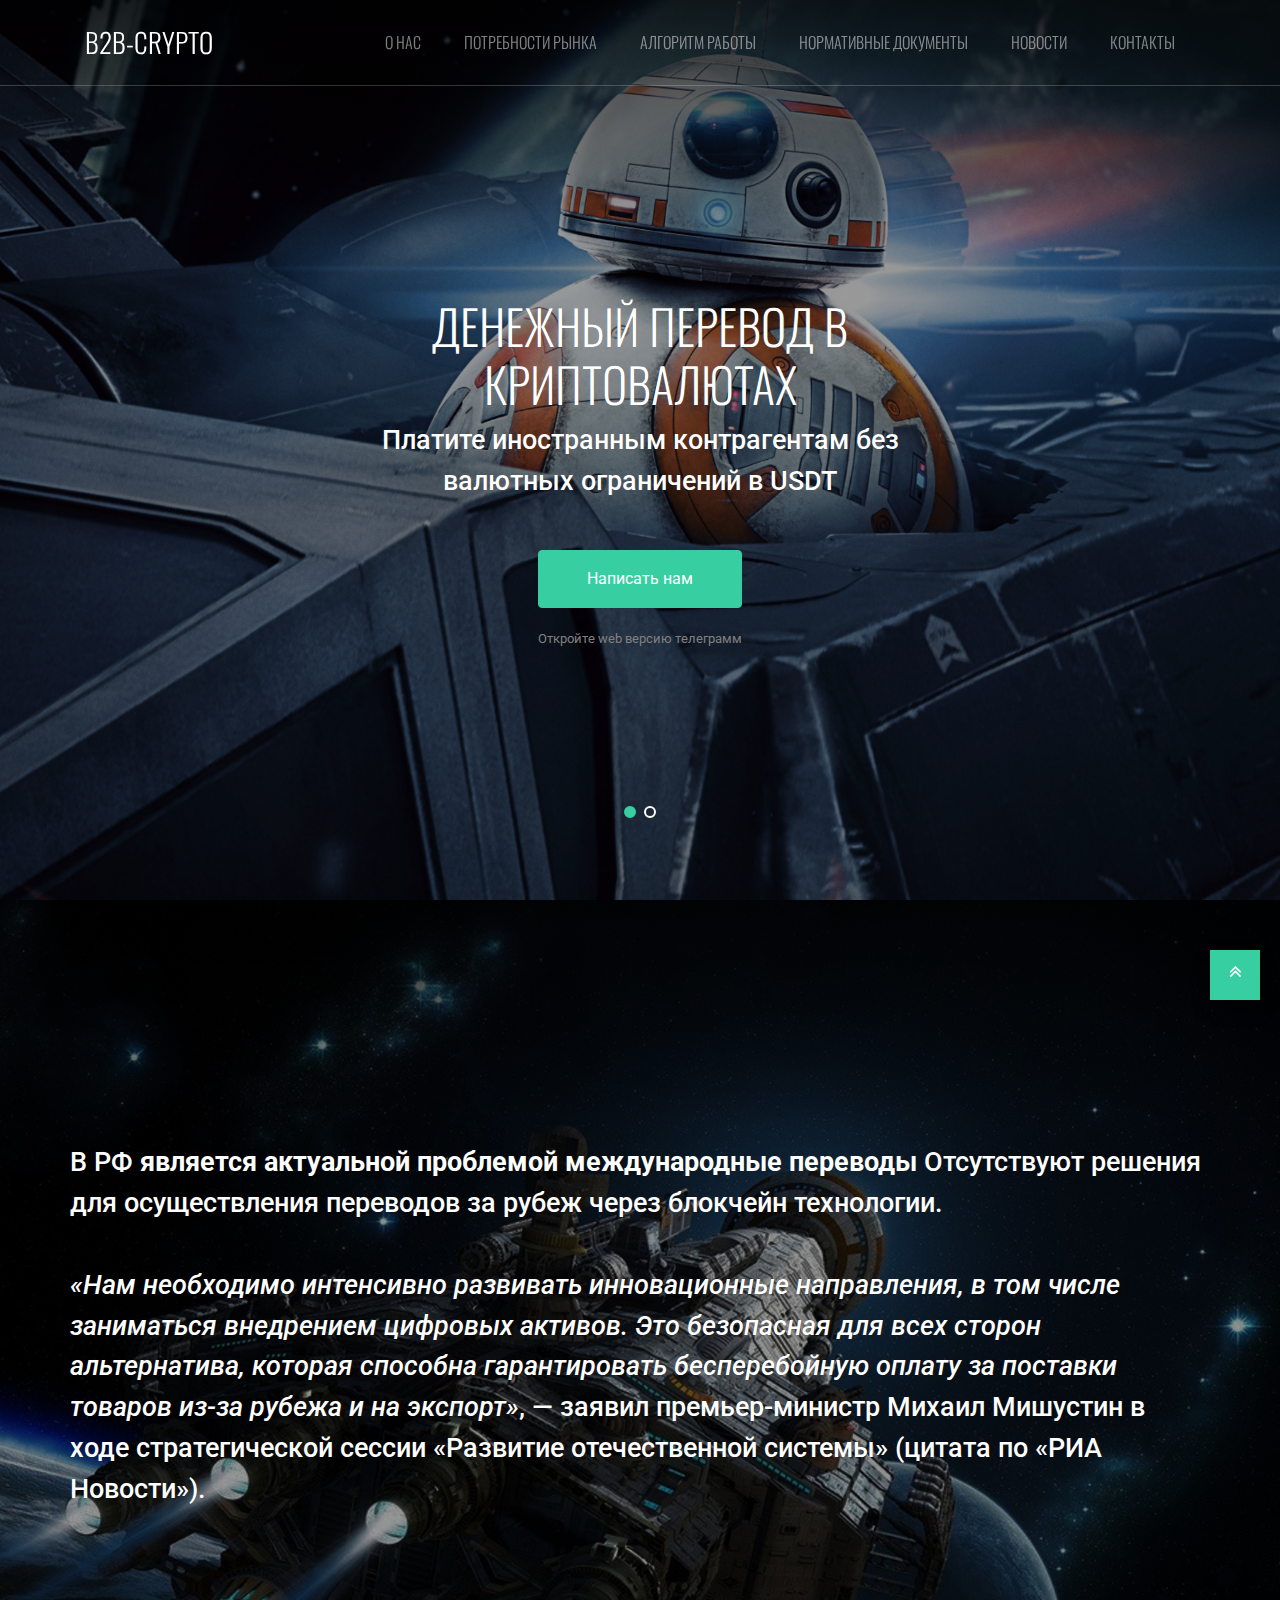
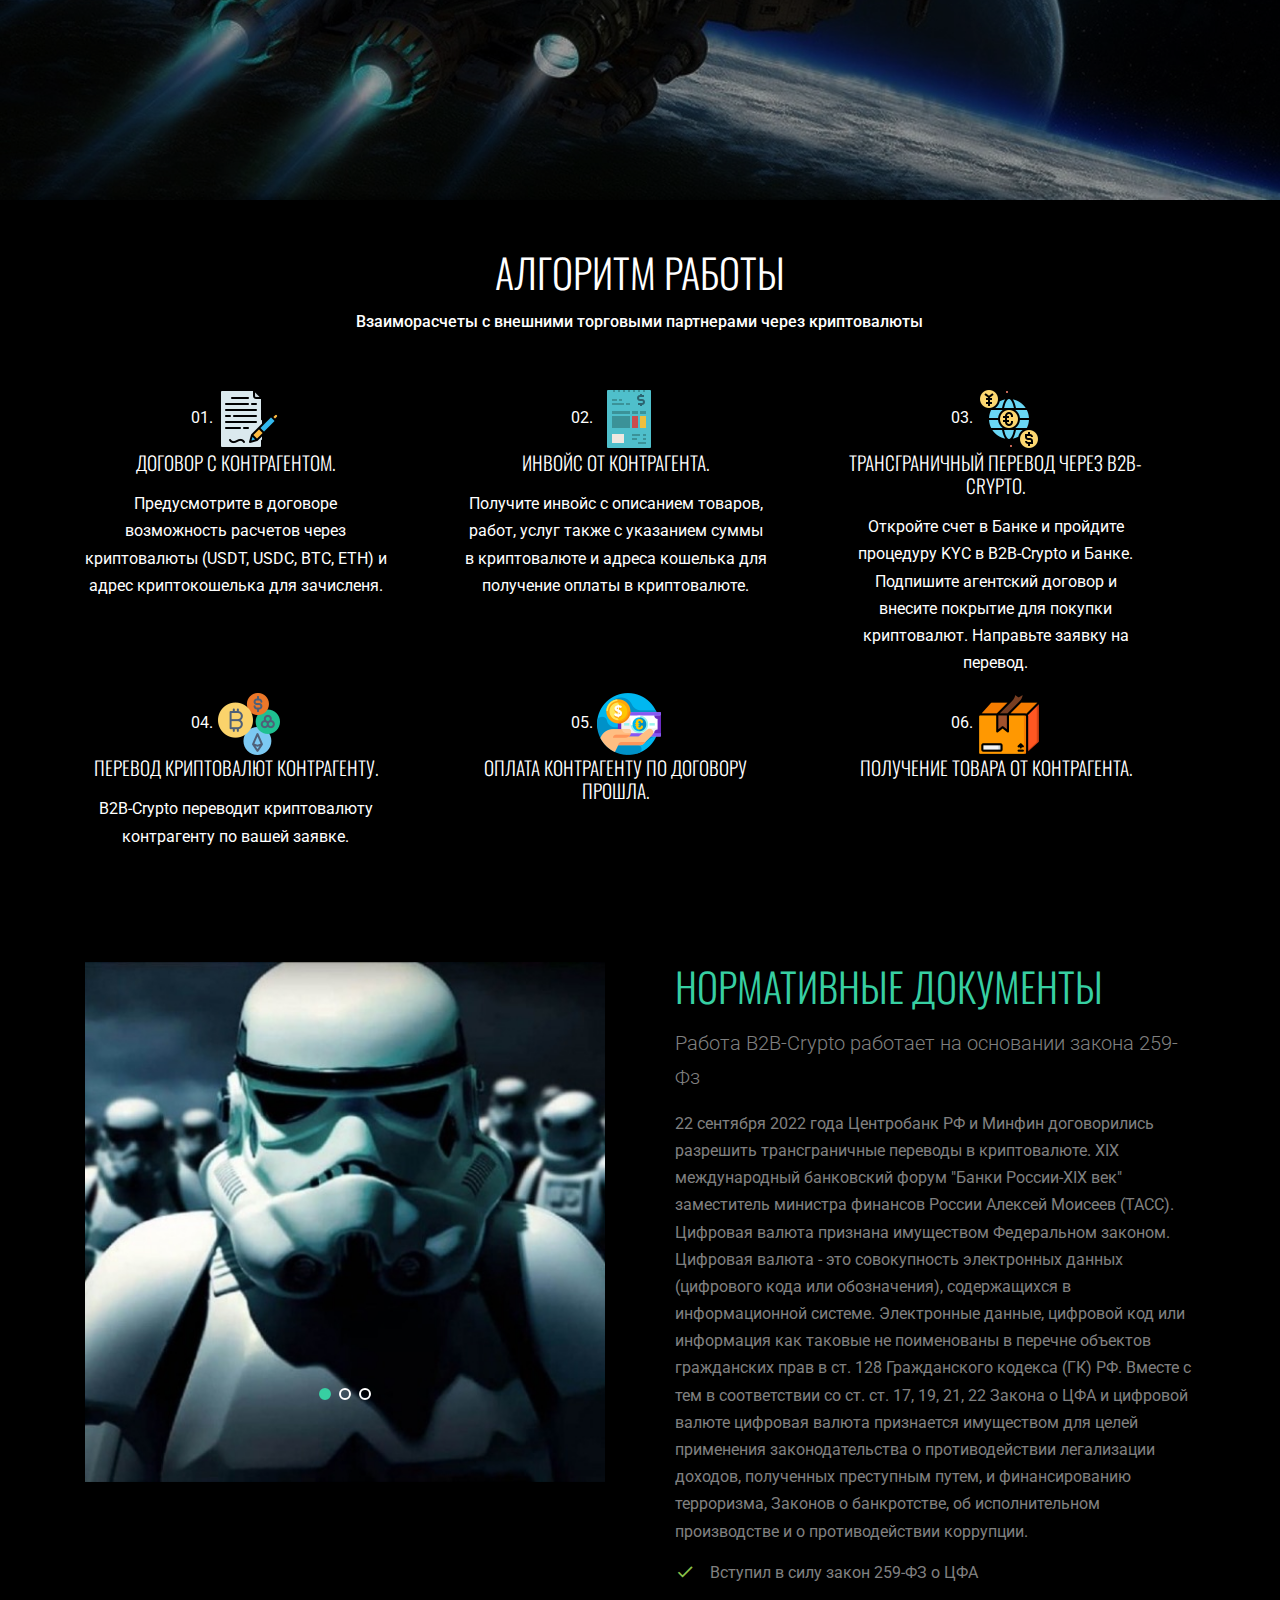
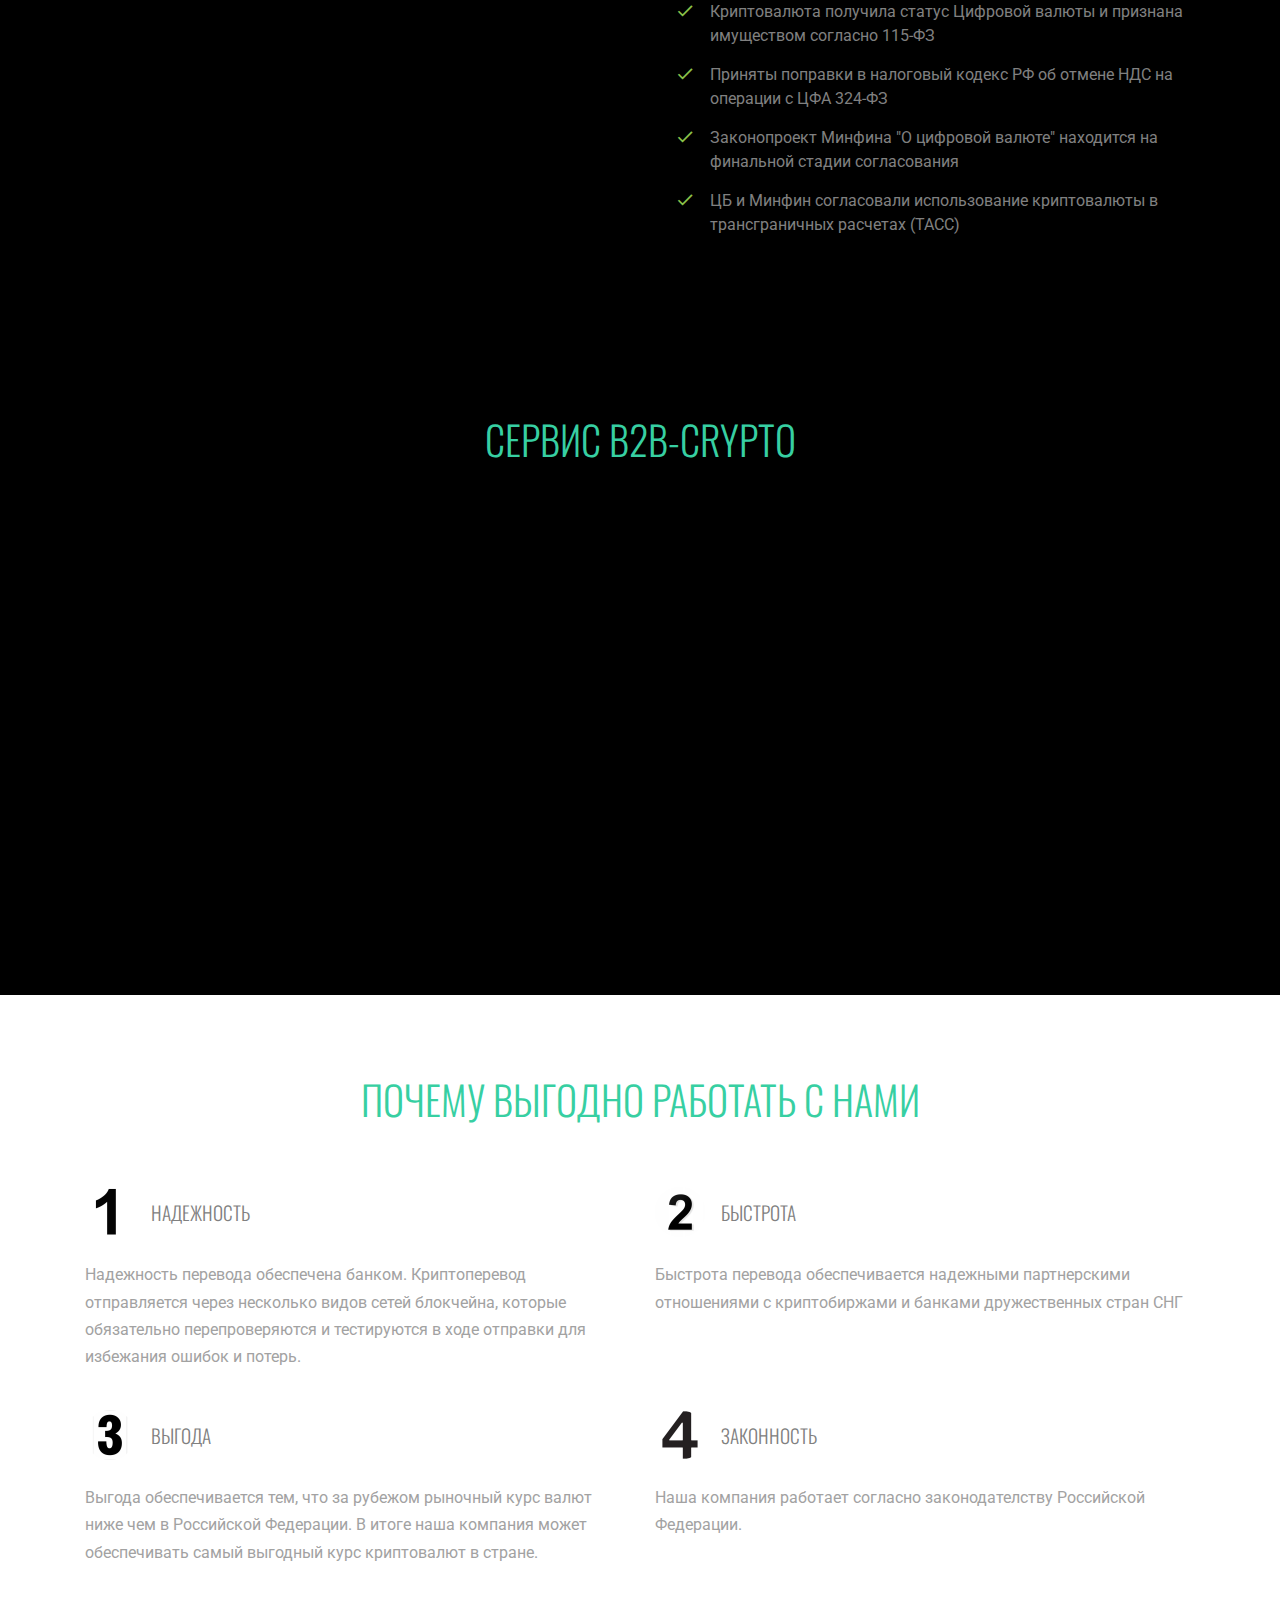
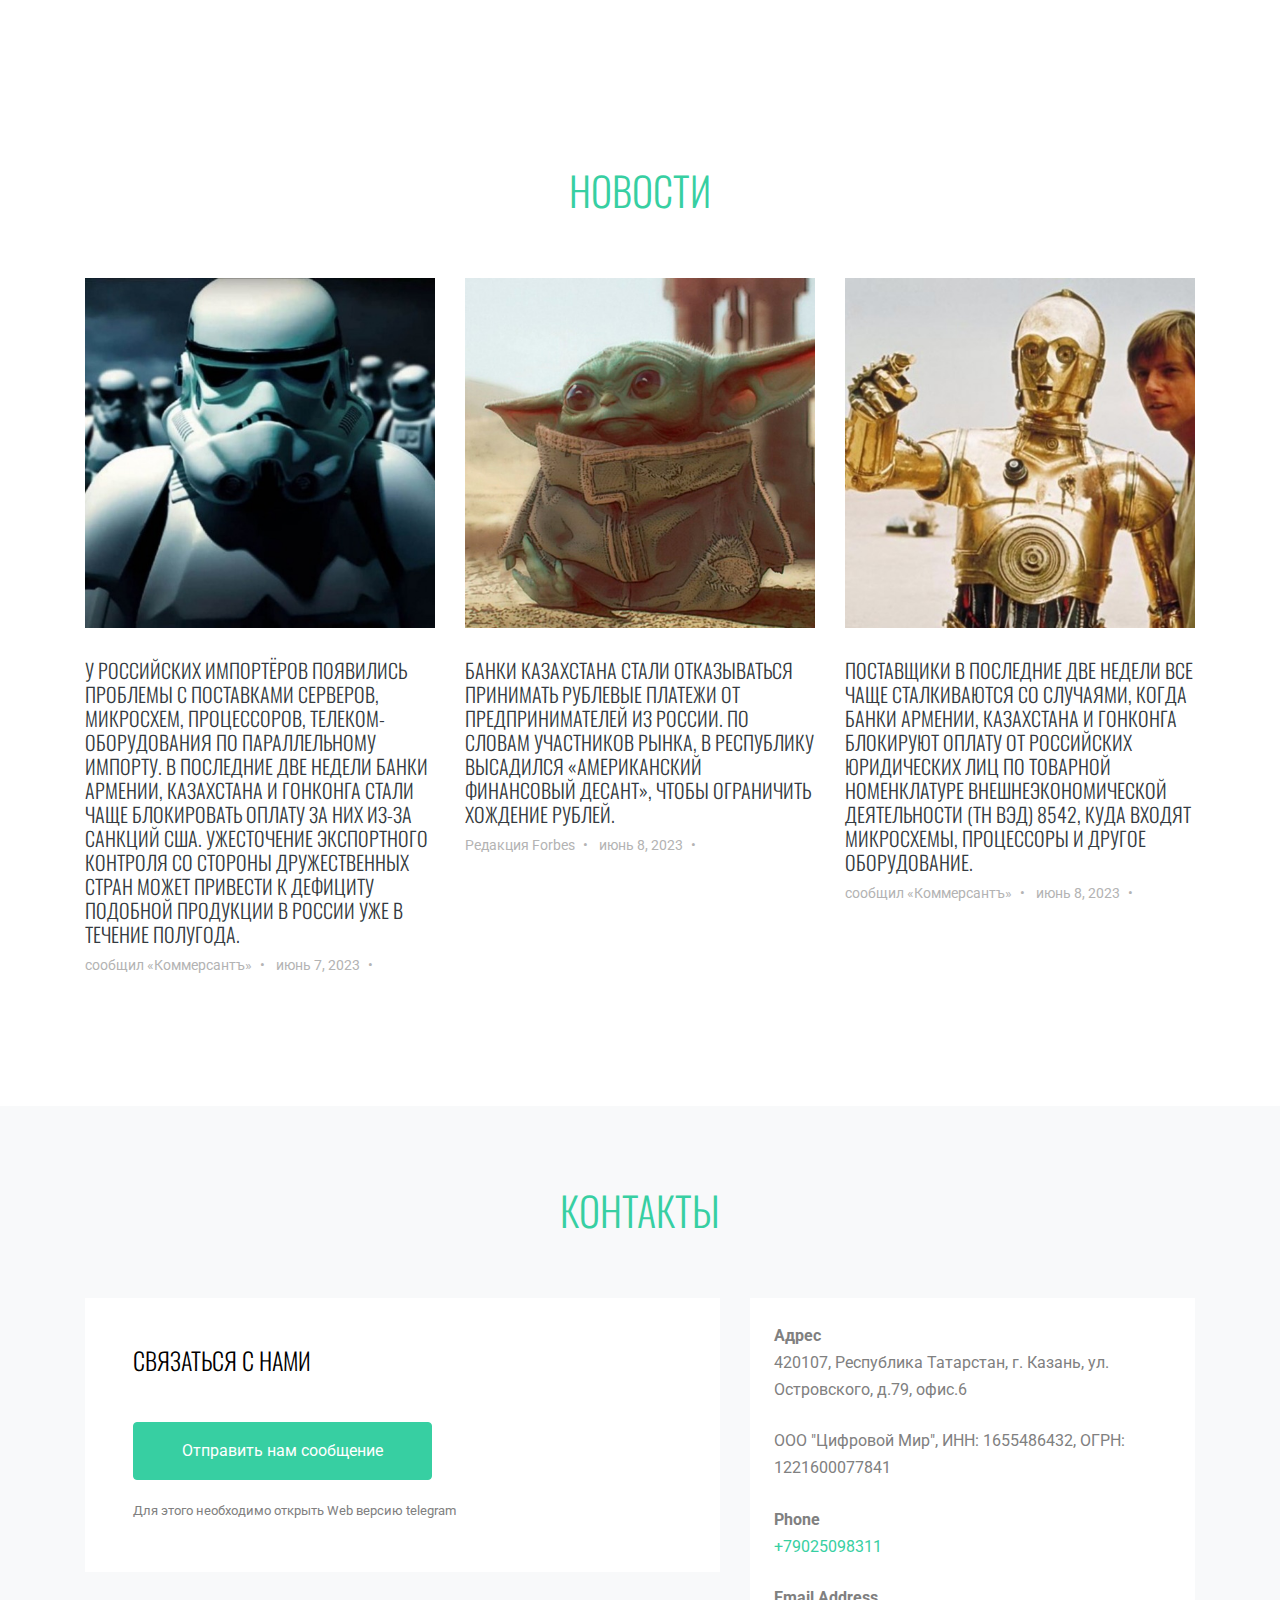
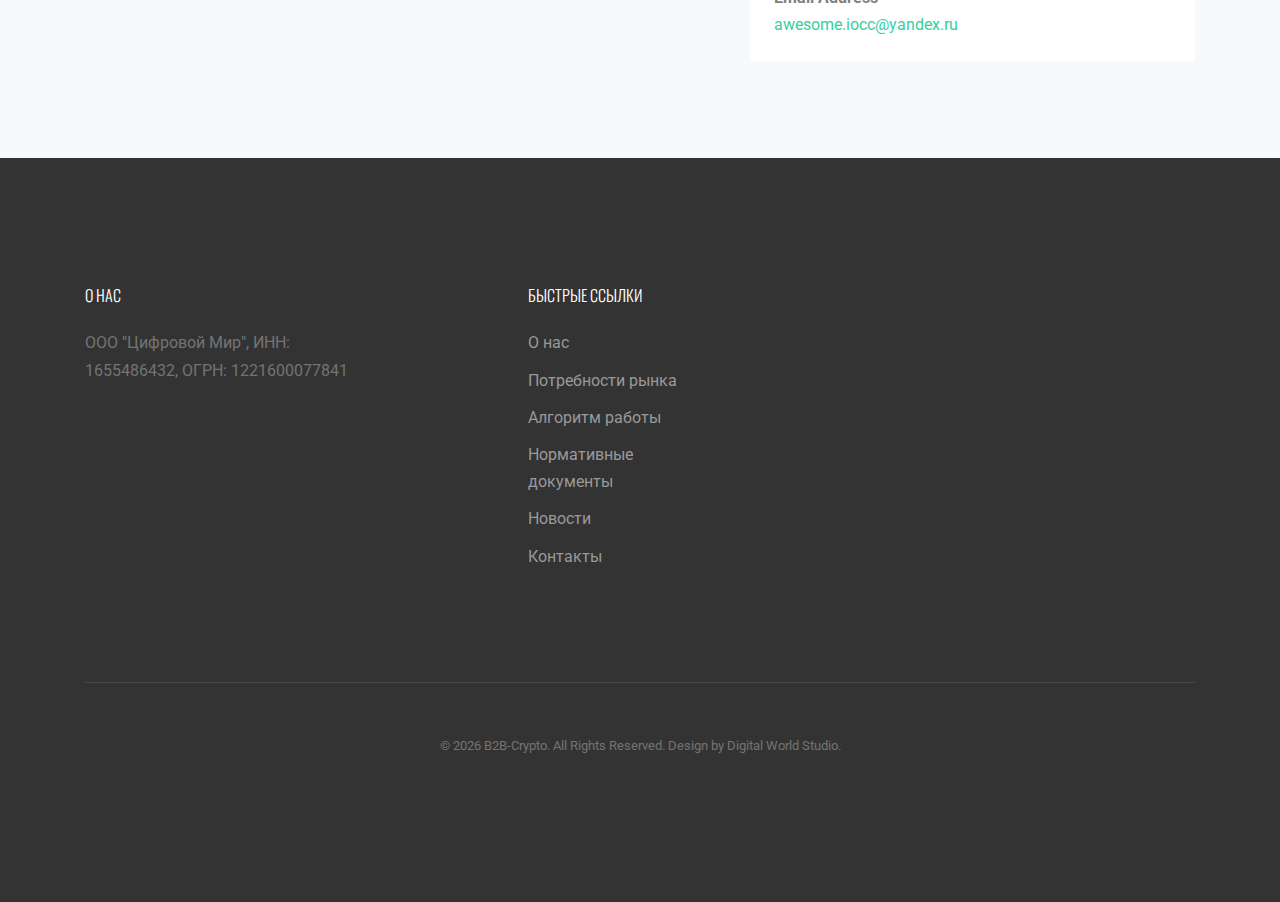
==== commit c86578f2: "news221" ====
--- a/index.html
+++ b/index.html
@@ -146,8 +146,8 @@
                 <div class="container">
                     <div class="row align-items-center justify-content-center">
                         <!--            <div class="col-md-6 mt-lg-5 text-center">-->
-                        <p class="mb-5 text-shadow">В РФ <strong>является актуальной проблемой международные переводы</strong> Отсутствует централизованное решение для осуществления
-                            трансграничных переводов с использованием технологии блокчейн. <br><br>
+                        <p class="mb-5 text-shadow">В РФ <strong>является актуальной проблемой международные переводы</strong> Отсутствуют решения для осуществления
+                            переводов за рубеж через блокчейн технологии. <br><br>
 
                             <em>«Нам необходимо интенсивно
                                 развивать инновационные направления, в том числе заниматься внедрением
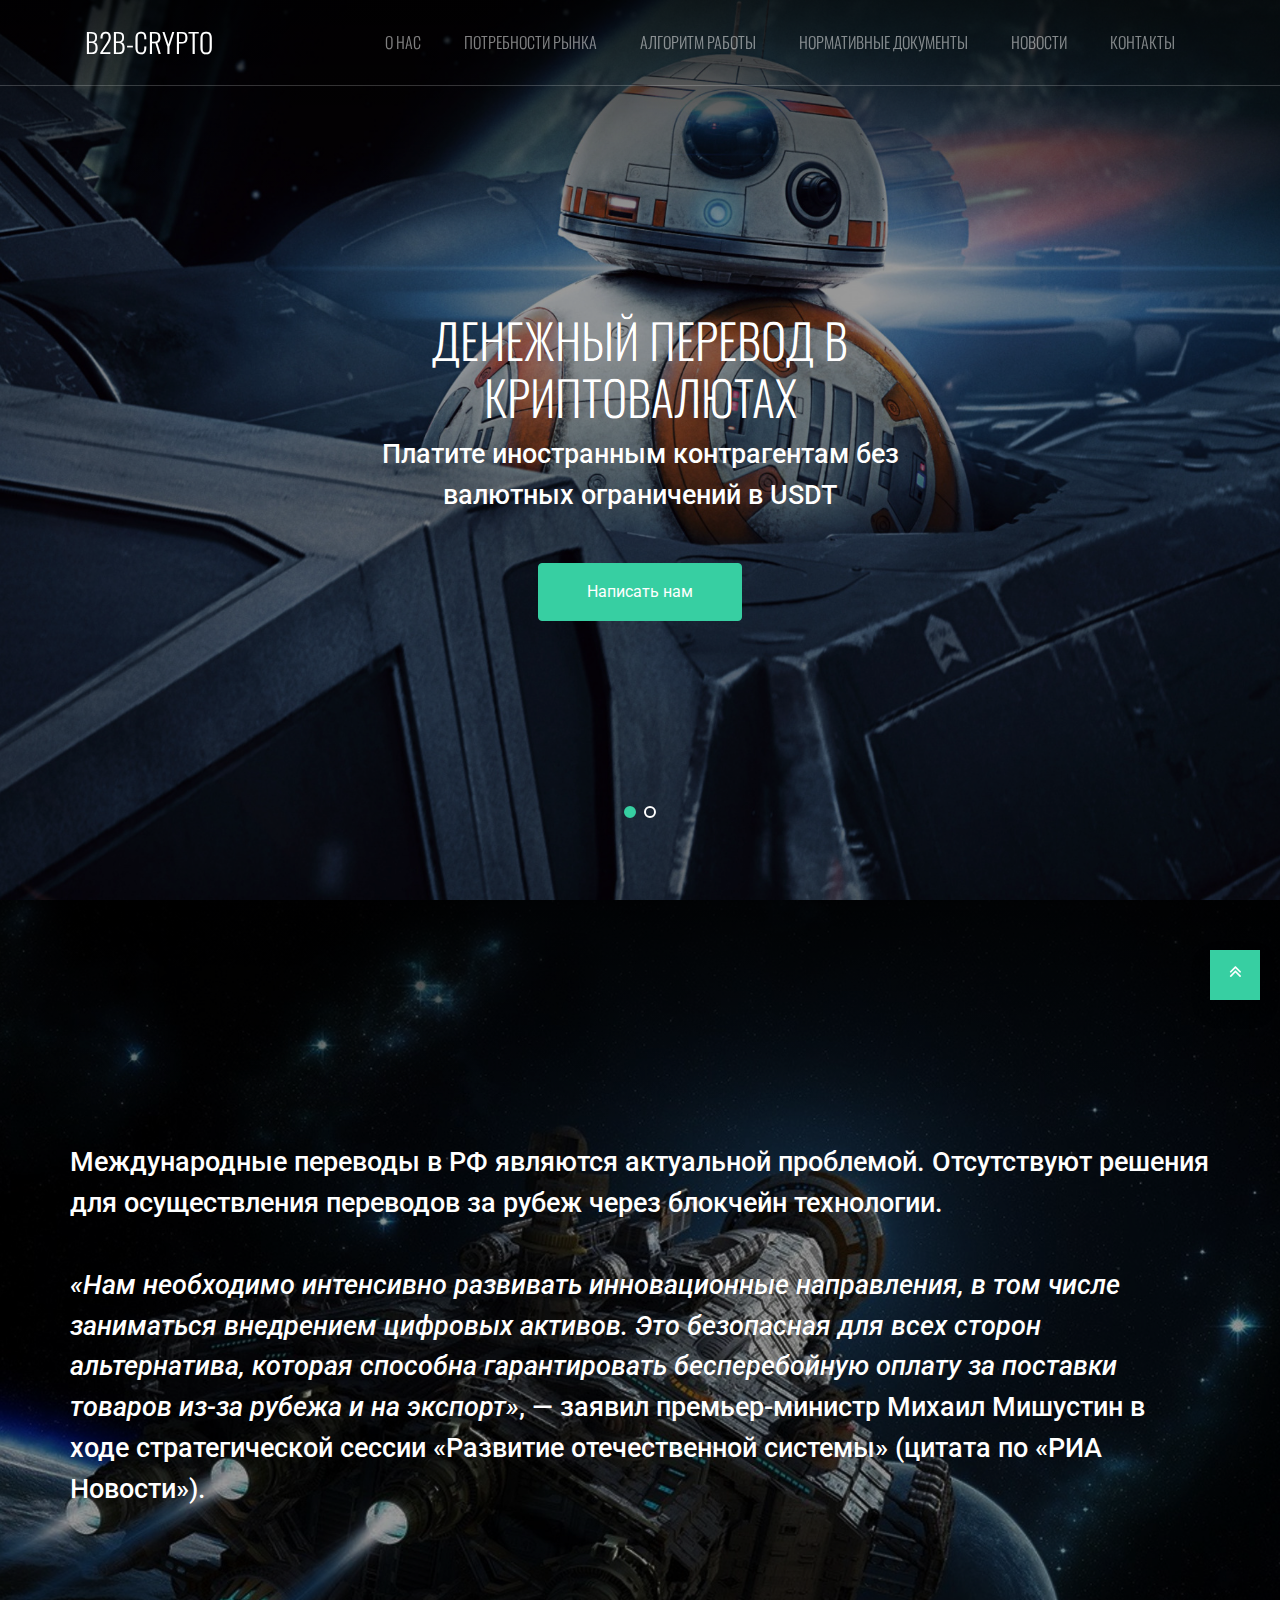
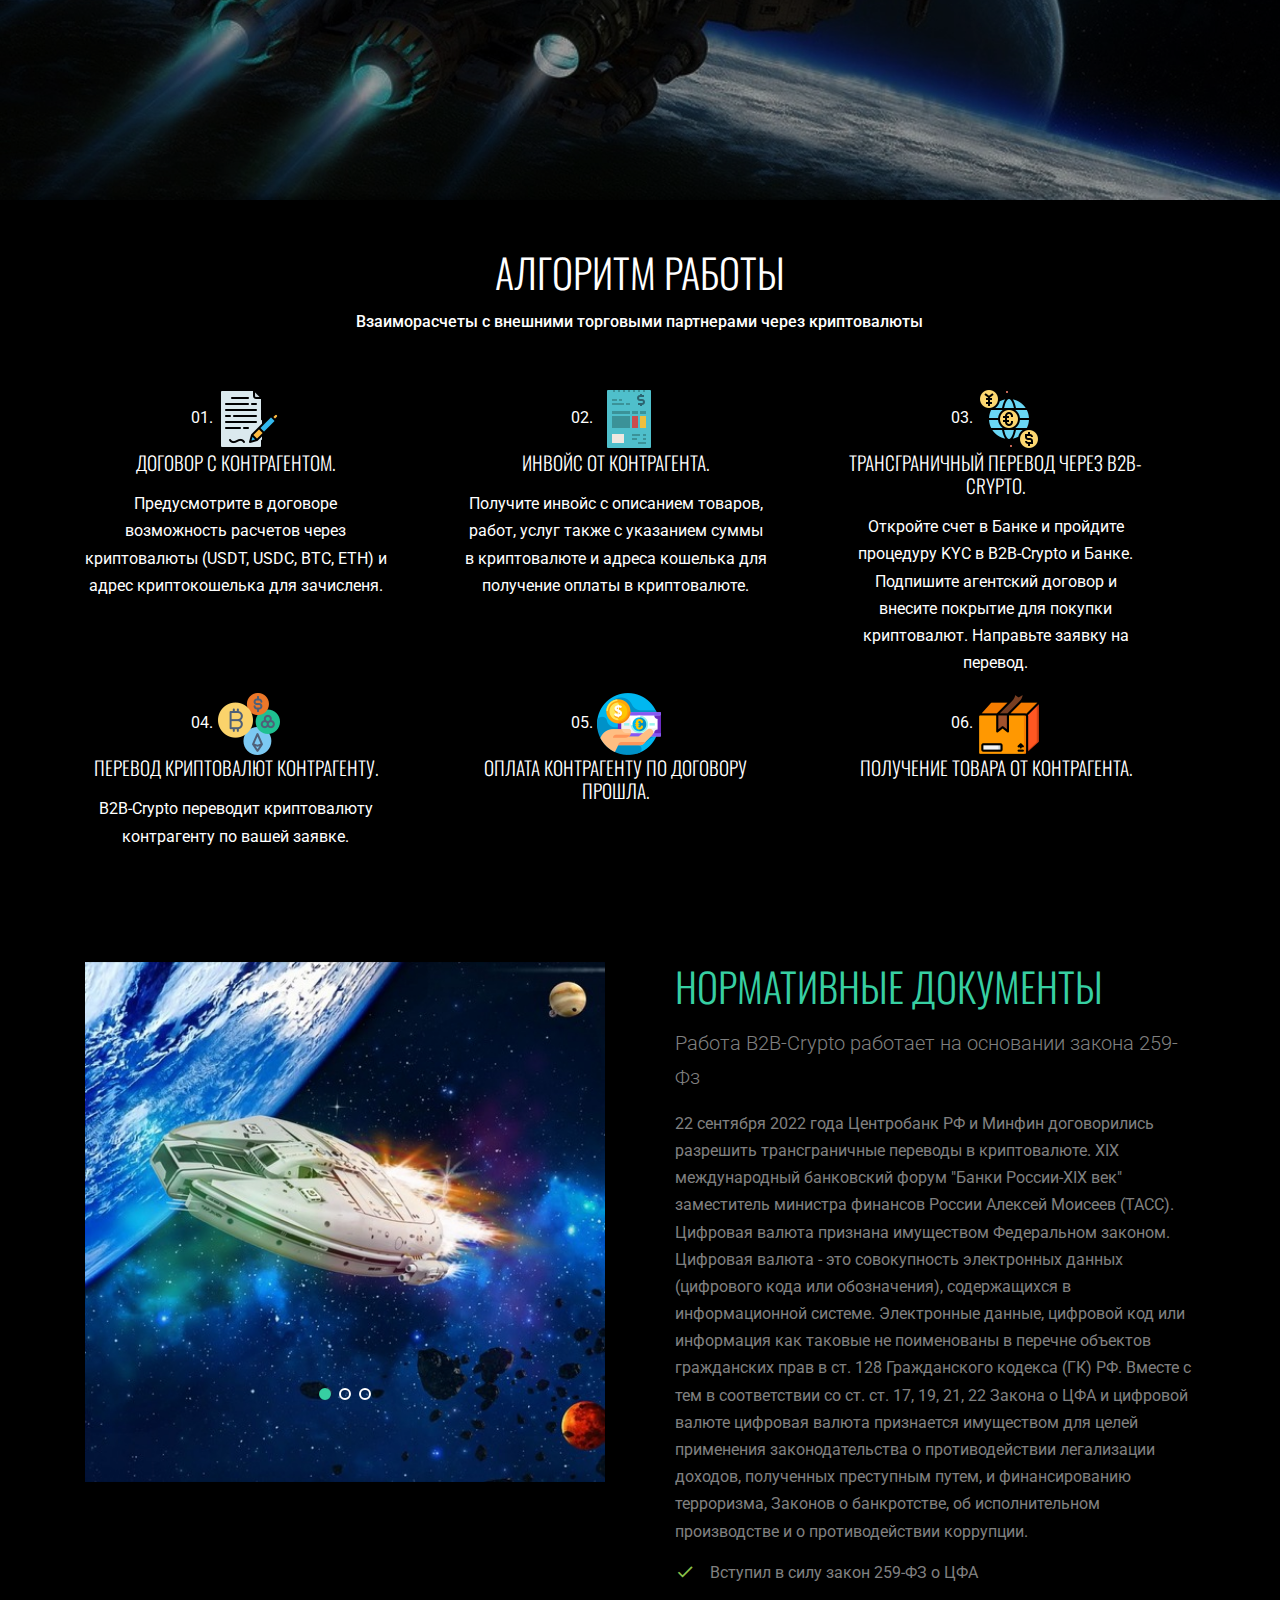
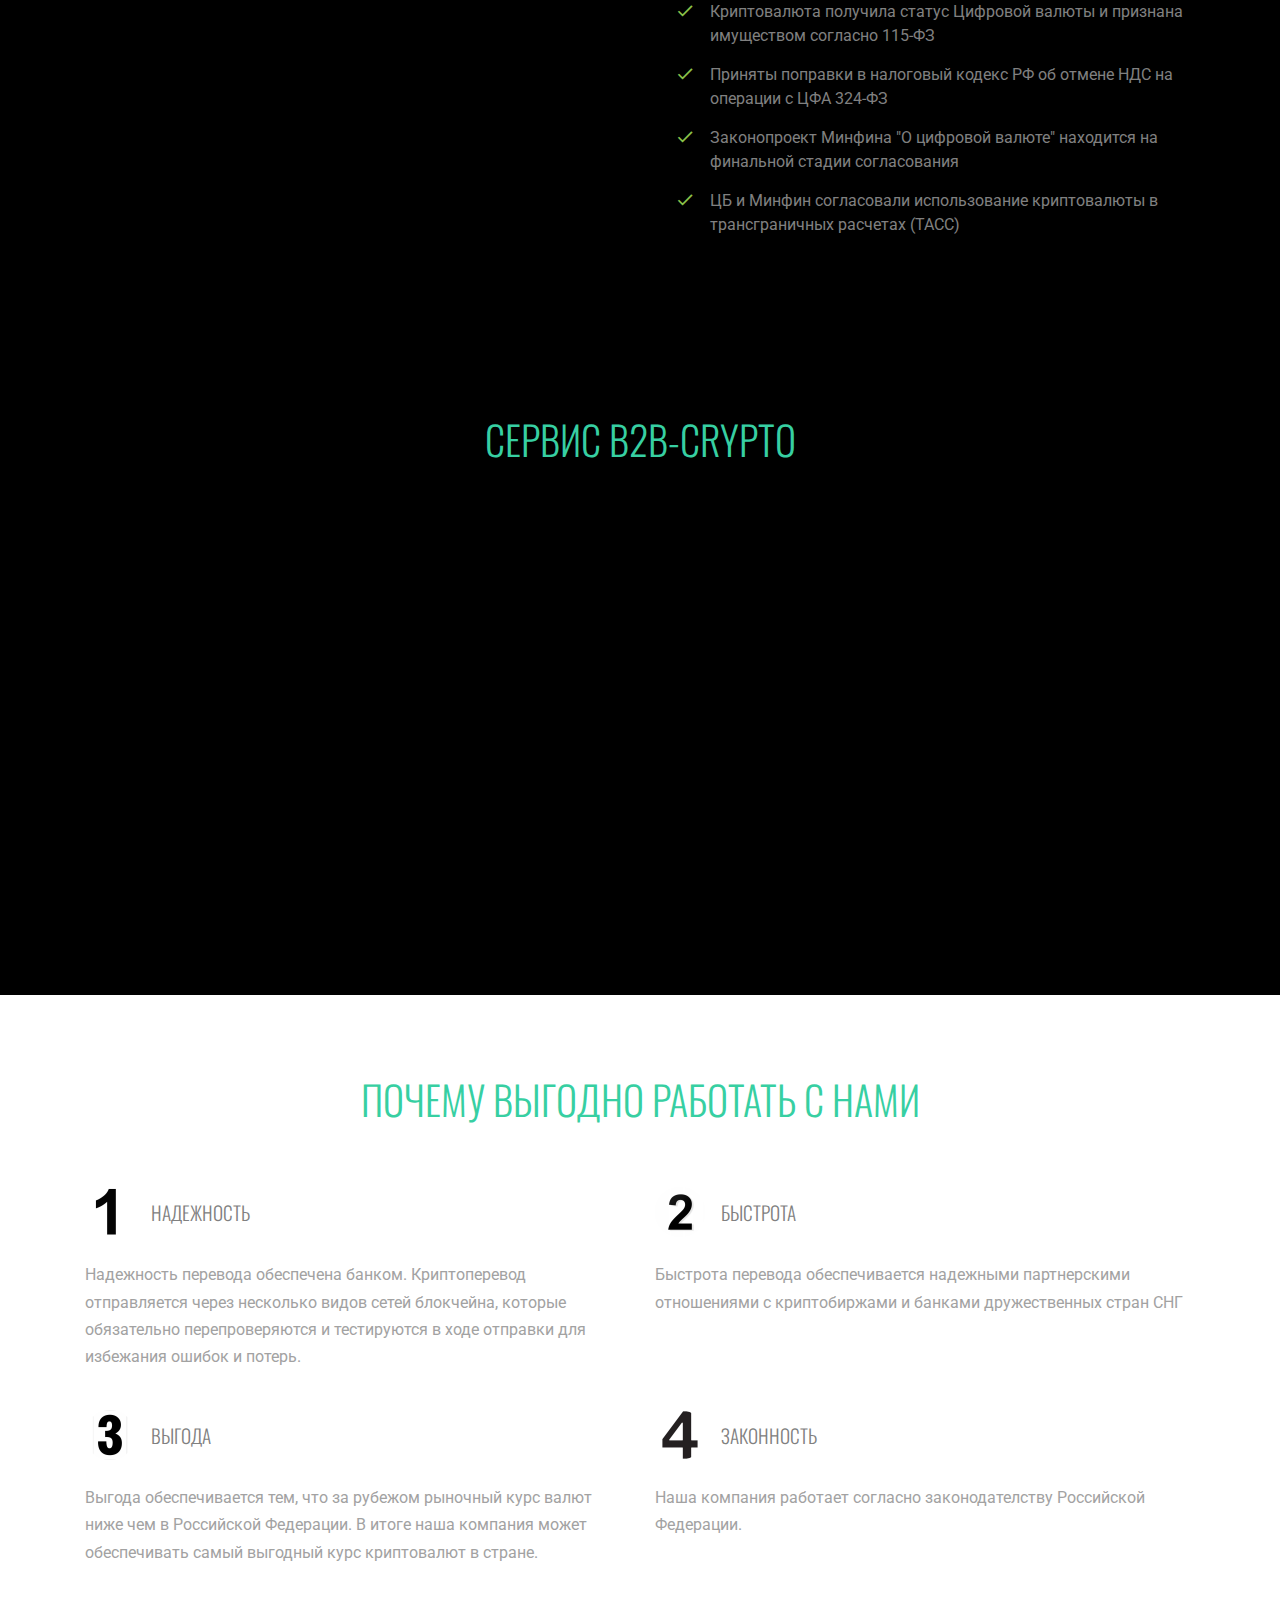
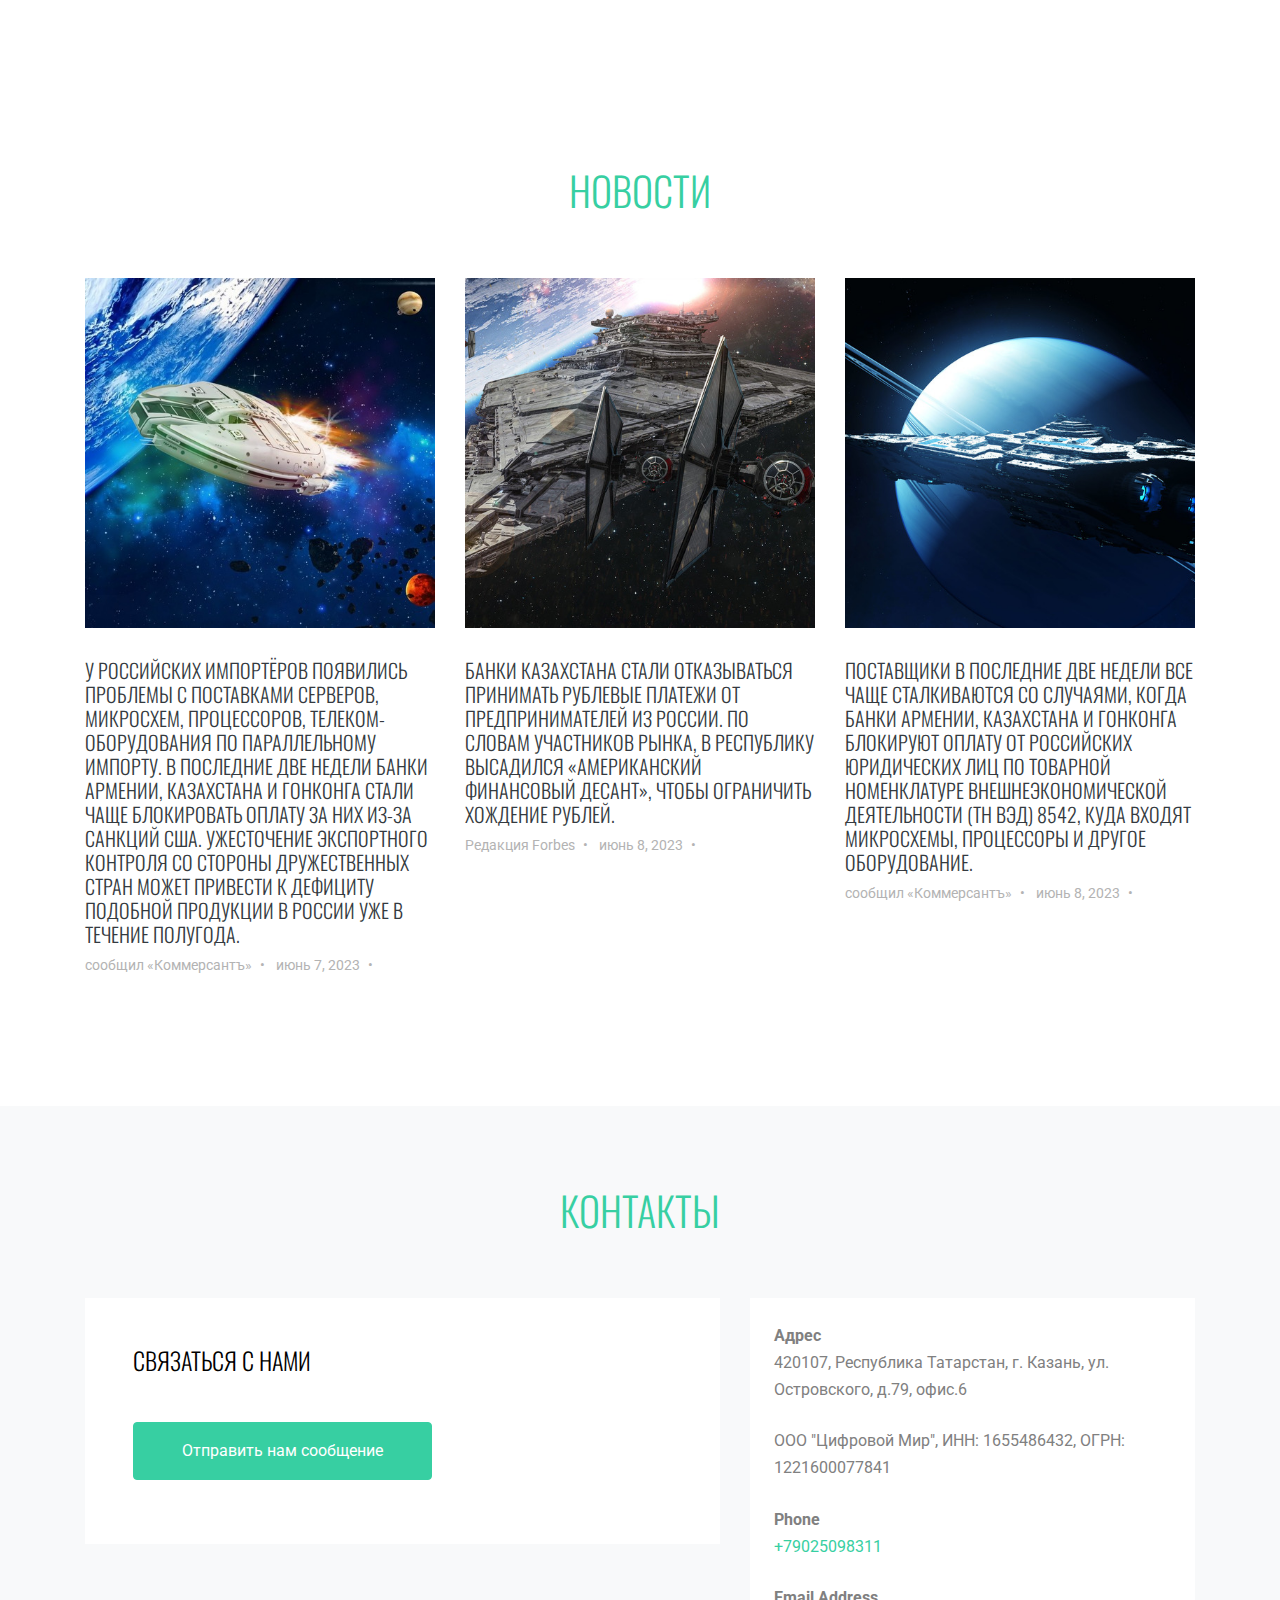
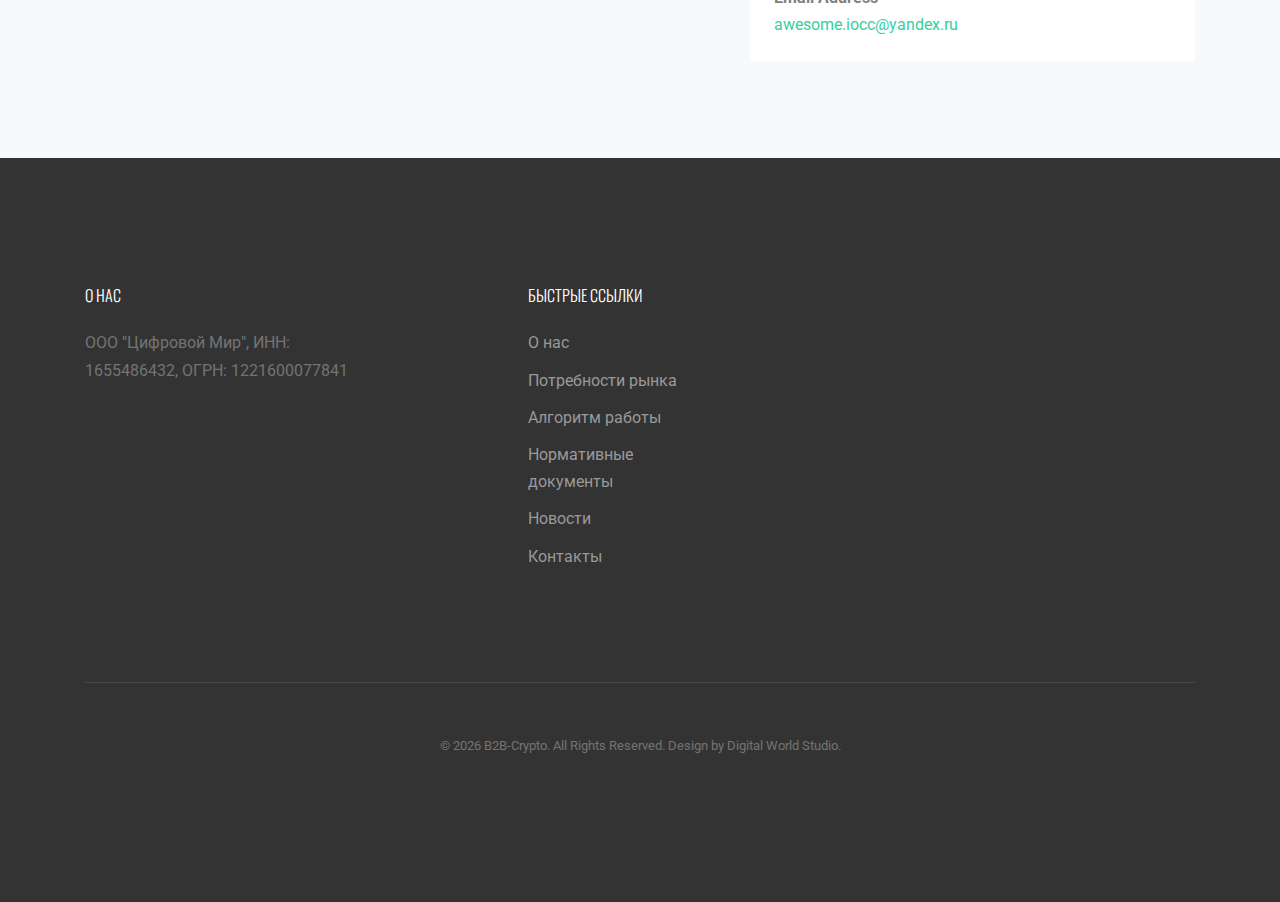
==== commit 587e2d90: "new090623" ====
--- a/index.html
+++ b/index.html
@@ -110,7 +110,7 @@
                                 USDT</p>
                             <p><a href="https://t.me/Maksi00700" target="_blank" class="btn btn-primary px-5 py-3">Написать нам</a>
                             </p>
-                            <small>Откройте web версию телеграмм</small>
+                        
                         </div>
                     </div>
                 </div>
@@ -128,7 +128,7 @@
                             <p class="mb-5 text-shadow">Предлагаем лучшие условия покупки и перевода цифровых валют</p>
                             <p><a href="https://t.me/Maksi00700" target="_blank" class="btn btn-primary px-5 py-3">Написать нам</a>
                             </p>
-                            <small>Откройте web версию телеграмм</small>
+                           
                         </div>
                     </div>
                 </div>
@@ -146,7 +146,7 @@
                 <div class="container">
                     <div class="row align-items-center justify-content-center">
                         <!--            <div class="col-md-6 mt-lg-5 text-center">-->
-                        <p class="mb-5 text-shadow">В РФ <strong>является актуальной проблемой международные переводы</strong> Отсутствуют решения для осуществления
+                        <p class="mb-5 text-shadow">Международные переводы в РФ являются актуальной проблемой. Отсутствуют решения для осуществления
                             переводов за рубеж через блокчейн технологии. <br><br>
 
                             <em>«Нам необходимо интенсивно
@@ -700,7 +700,7 @@
 
  -->
               <p><a href="https://t.me/Maksi00700" target="_blank" class="btn btn-primary px-5 py-3">Отправить нам сообщение</a>   </p>
-              <small>Для этого необходимо открыть Web версию telegram</small>          
+                     
               </form>
                               
                
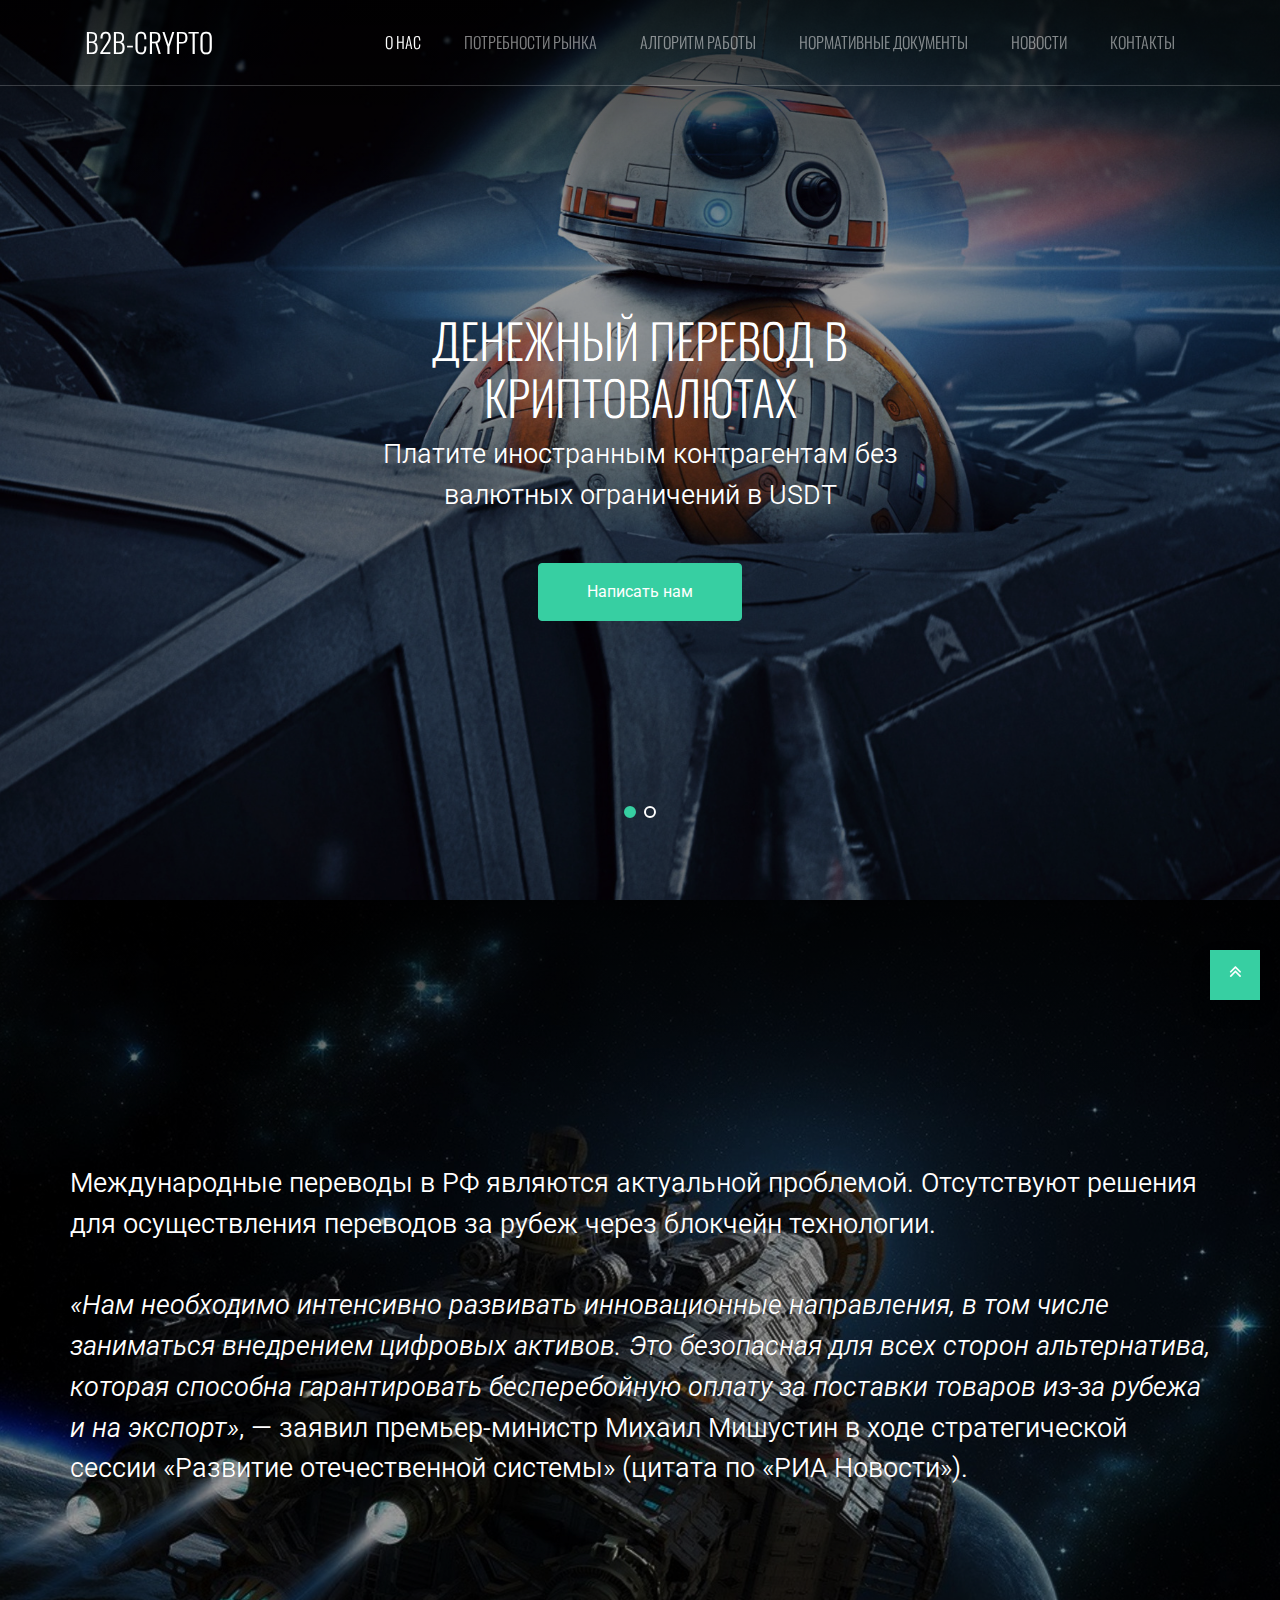
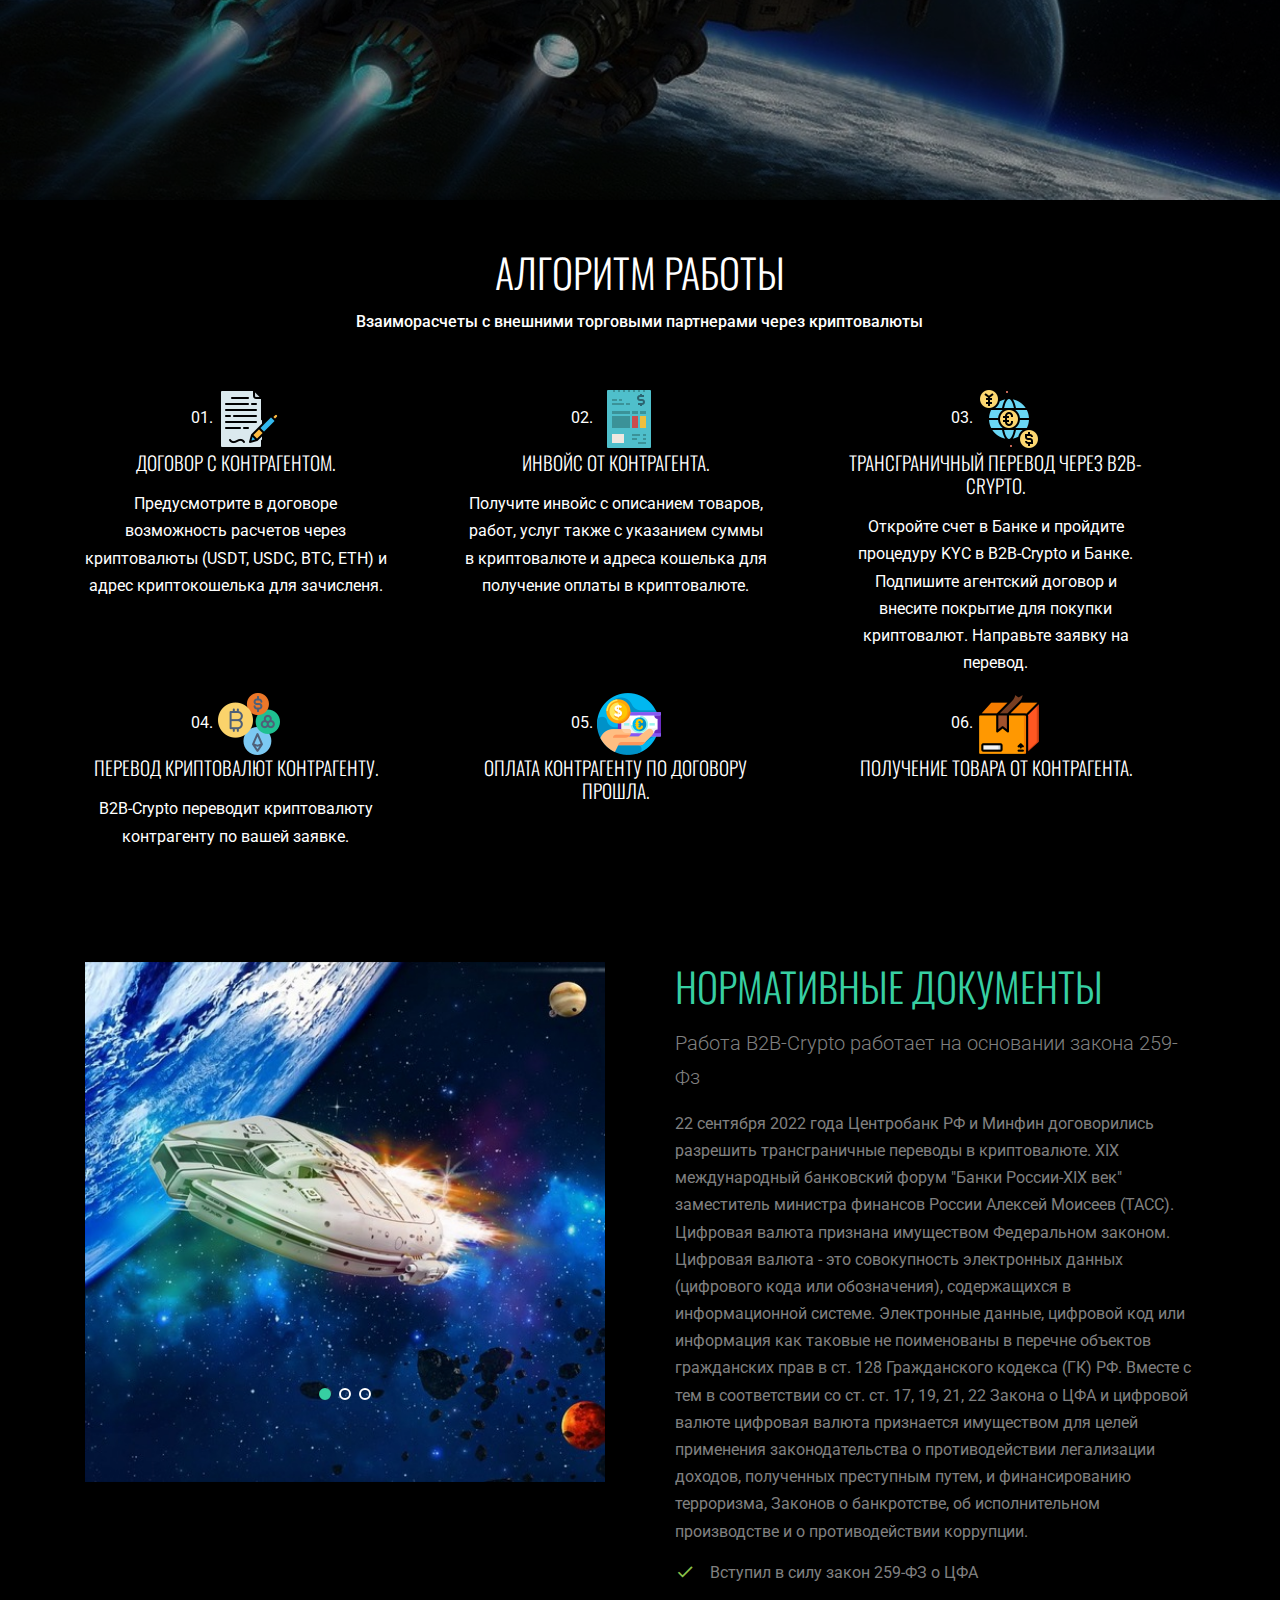
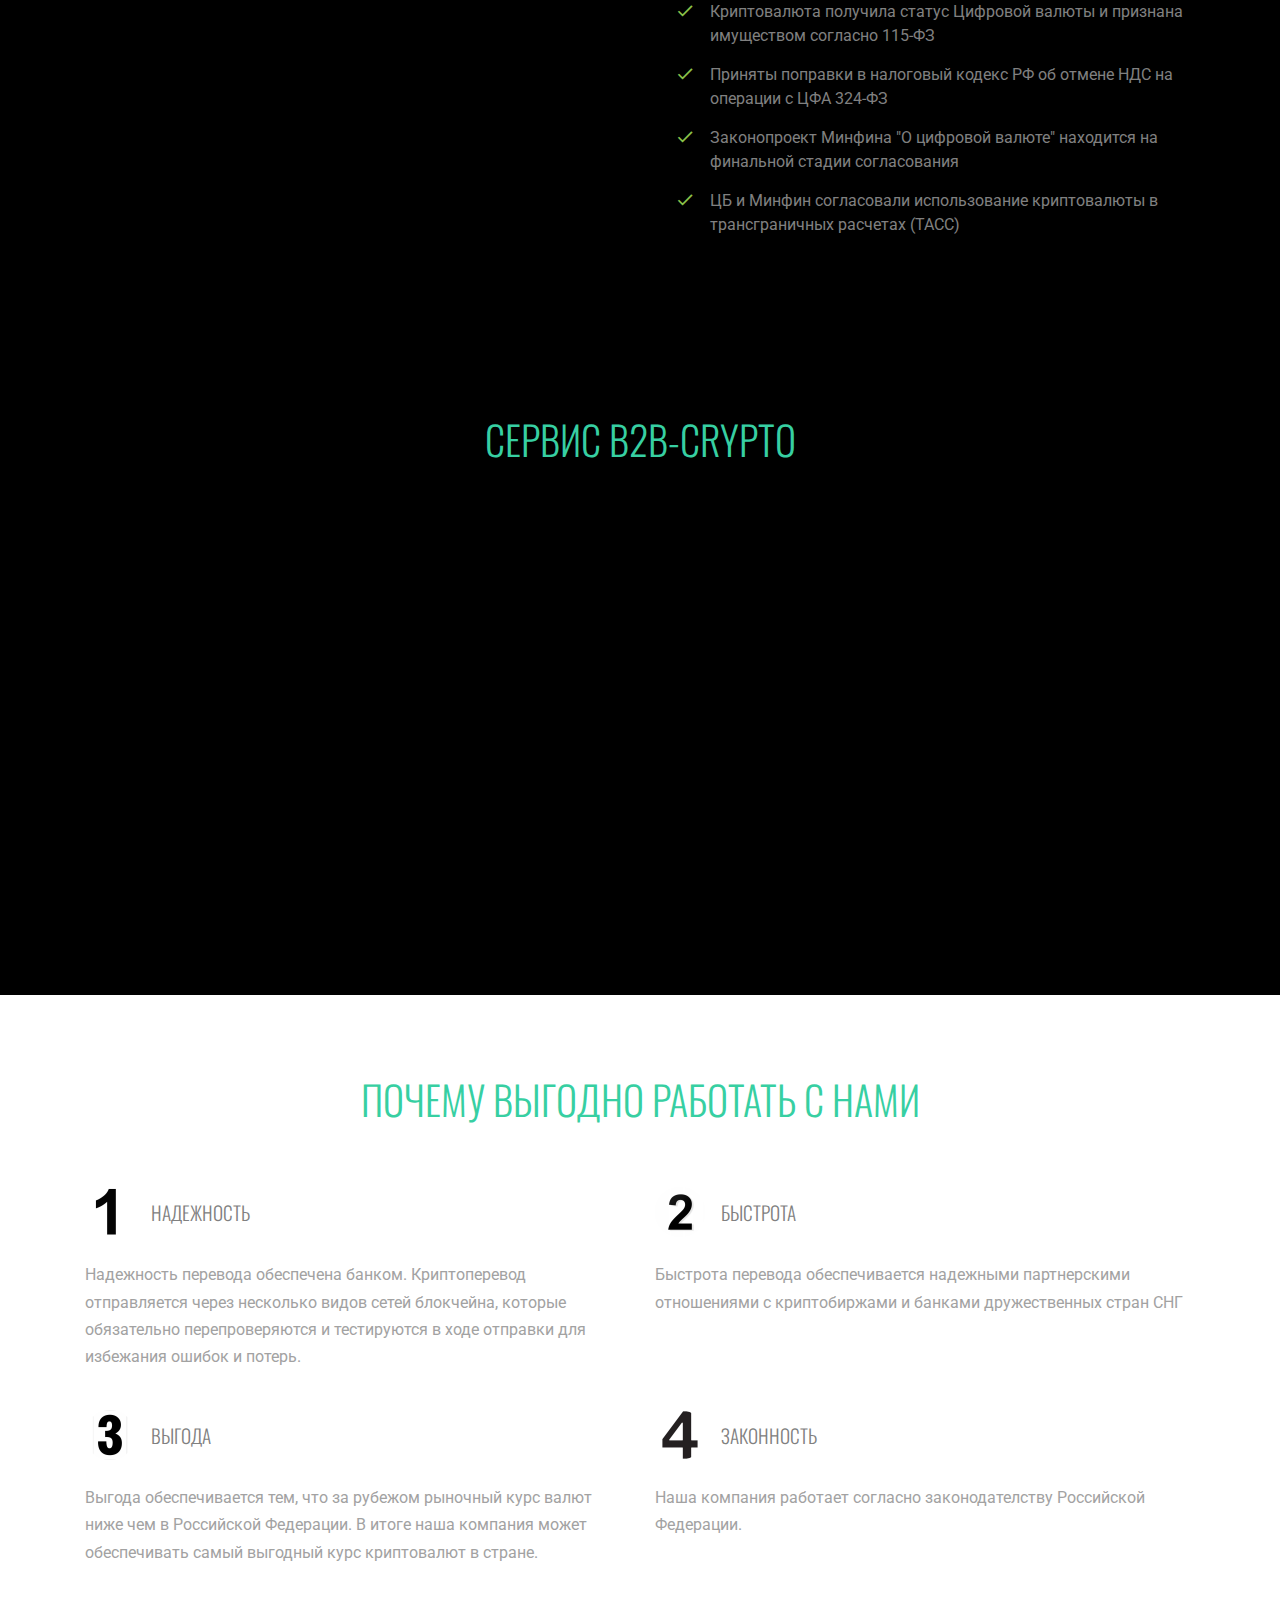
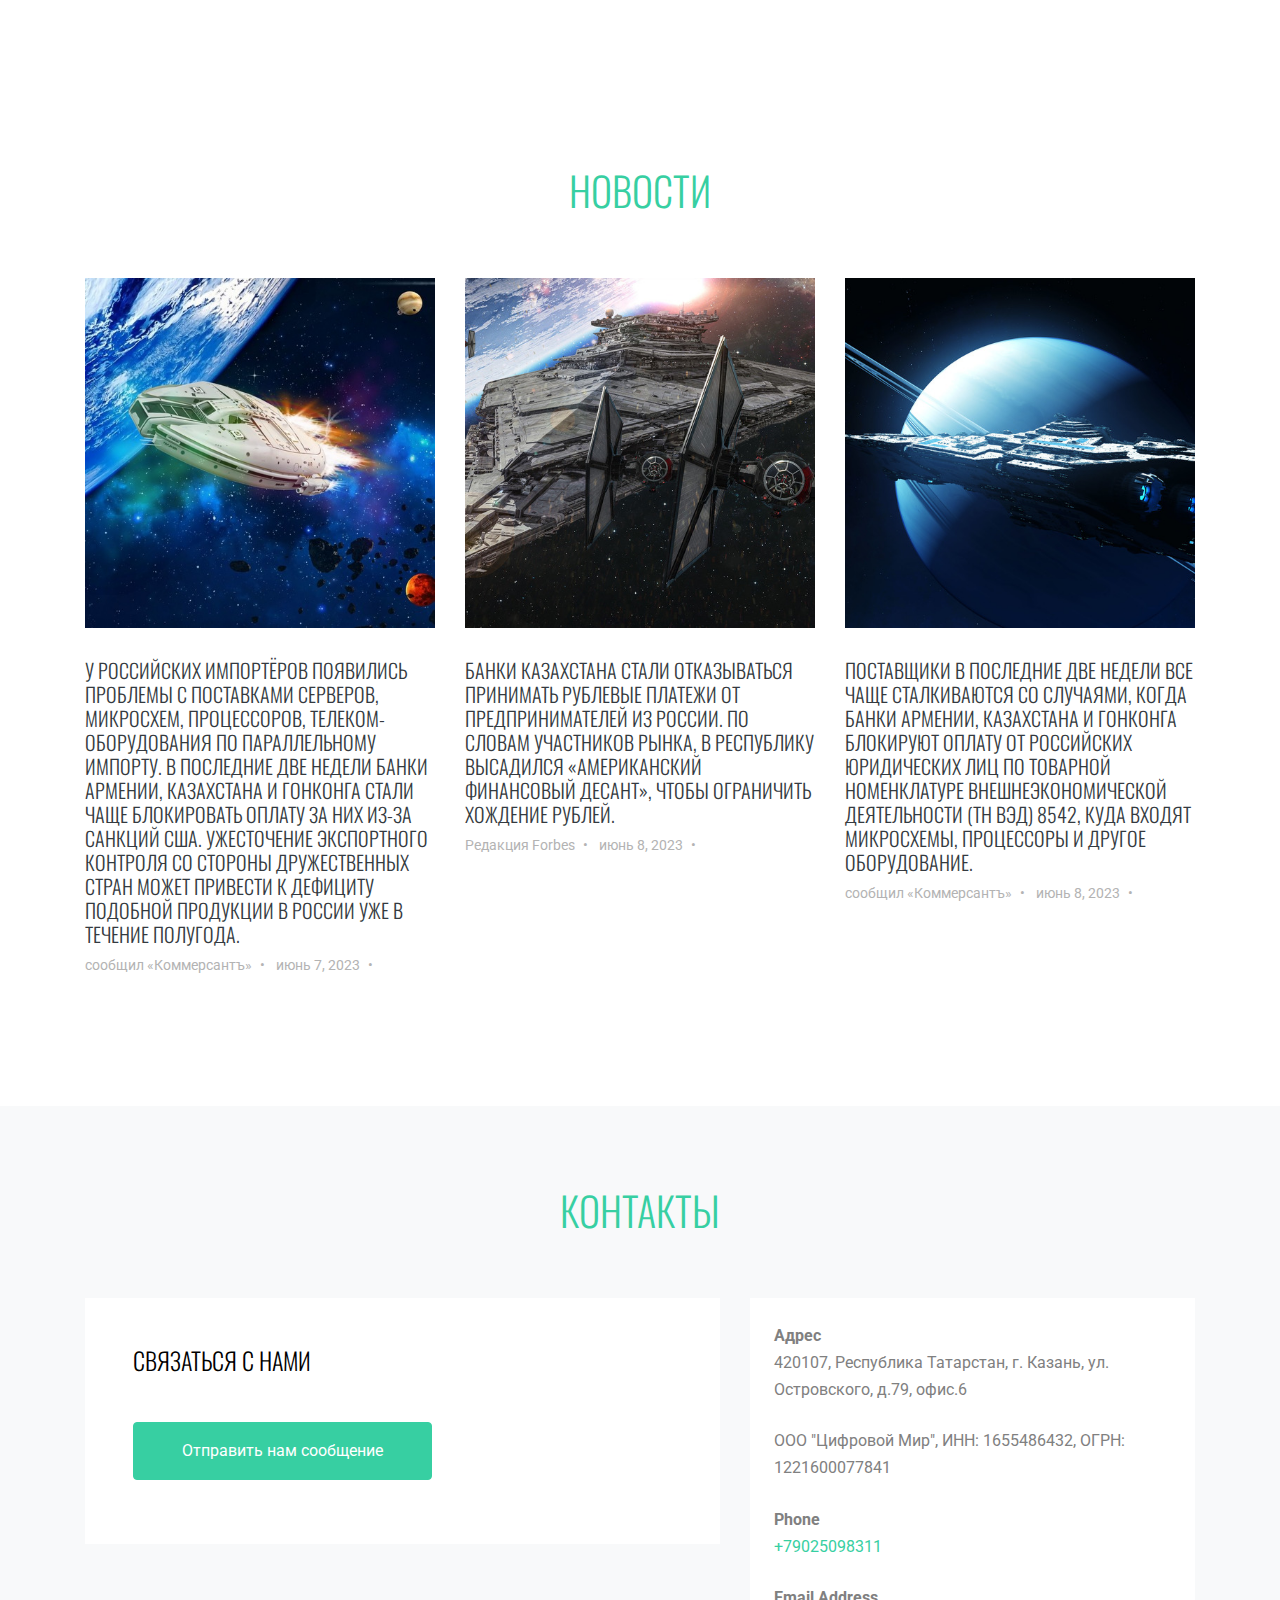
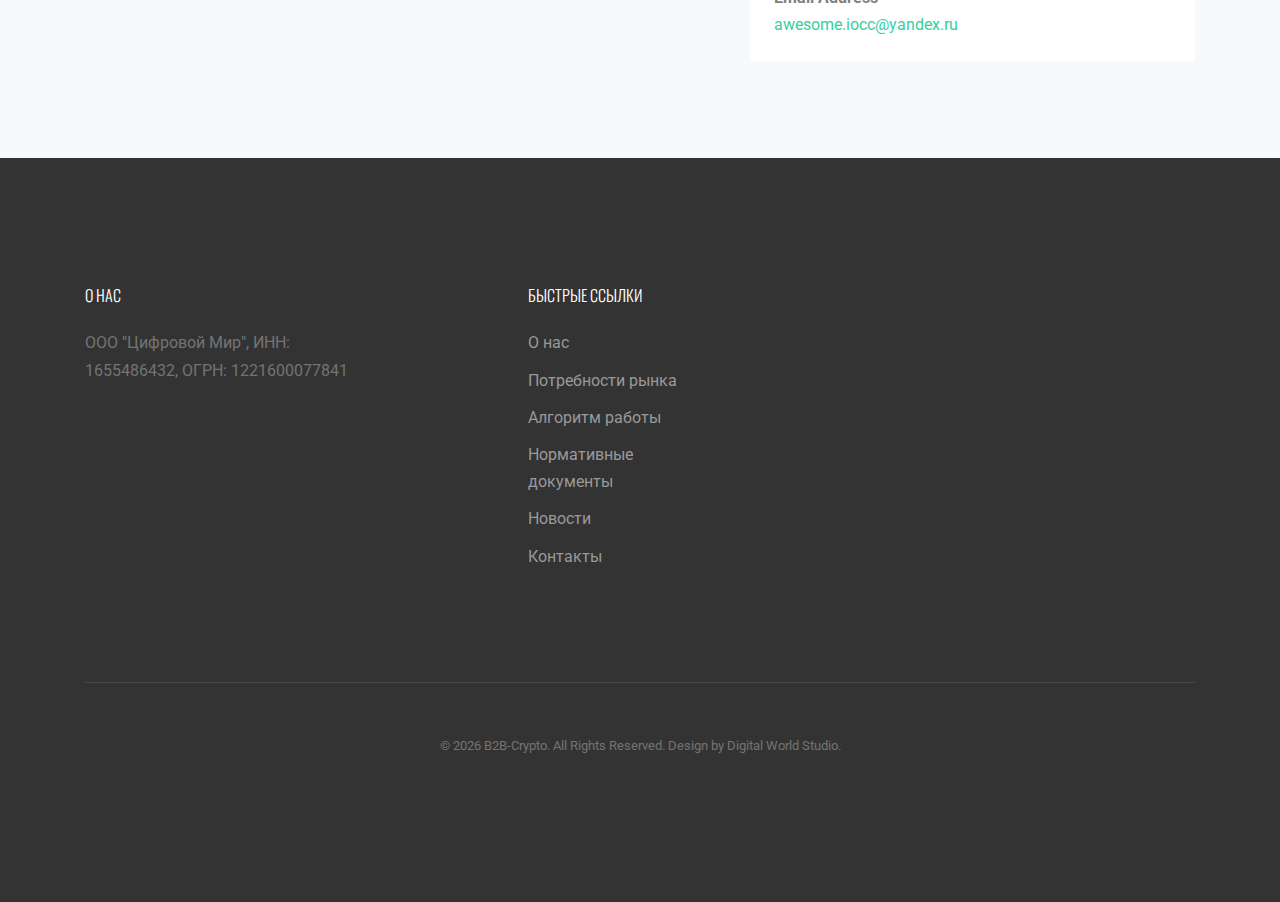
==== commit 79bb8553: "Fix: size of the main text depends on the screen size" ====
--- a/index.html
+++ b/index.html
@@ -145,7 +145,7 @@
 
                 <div class="container">
                     <div class="row align-items-center justify-content-center">
-                        <!--            <div class="col-md-6 mt-lg-5 text-center">-->
+<!--                        <div class="col-md-6 mt-lg-5 text-center">-->
                         <p class="mb-5 text-shadow">Международные переводы в РФ являются актуальной проблемой. Отсутствуют решения для осуществления
                             переводов за рубеж через блокчейн технологии. <br><br>
 
@@ -158,8 +158,8 @@
                             системы» (цитата по «РИА Новости»).</p>
 
 
-                        <!--            </div>-->
-                    </div>
+                        </div>
+<!--                    </div>-->
                 </div>
 
 
--- a/css/style.css
+++ b/css/style.css
@@ -932,10 +932,30 @@
 }
 
 .site-blocks-cover p {
-    color: white;
-    font-size: 1.7rem;
-    line-height: 1.5;
-    font-weight: 500;
+        color: white;
+        font-size: 1.7rem;
+        line-height: 1.5;
+        font-weight: 350;
+    }
+
+@media screen and (max-width: 768px) {
+    .site-blocks-cover p {
+        color: white;
+        font-size: 1.6rem;
+        line-height: 1.5;
+        font-weight: 350;
+    }
+}
+
+@media screen and (max-width: 576px) {
+    .site-blocks-cover p {
+        margin-left: 20px;
+        margin-right: 20px;
+        color: white;
+        font-size: 1.4rem;
+        line-height: 1.5;
+        font-weight: 300;
+    }
 }
 
 .site-blocks-cover .intro-text {
@@ -2629,4 +2649,4 @@
     .first-step:after, .second-step:after {
         display: none;
     }
-}
+}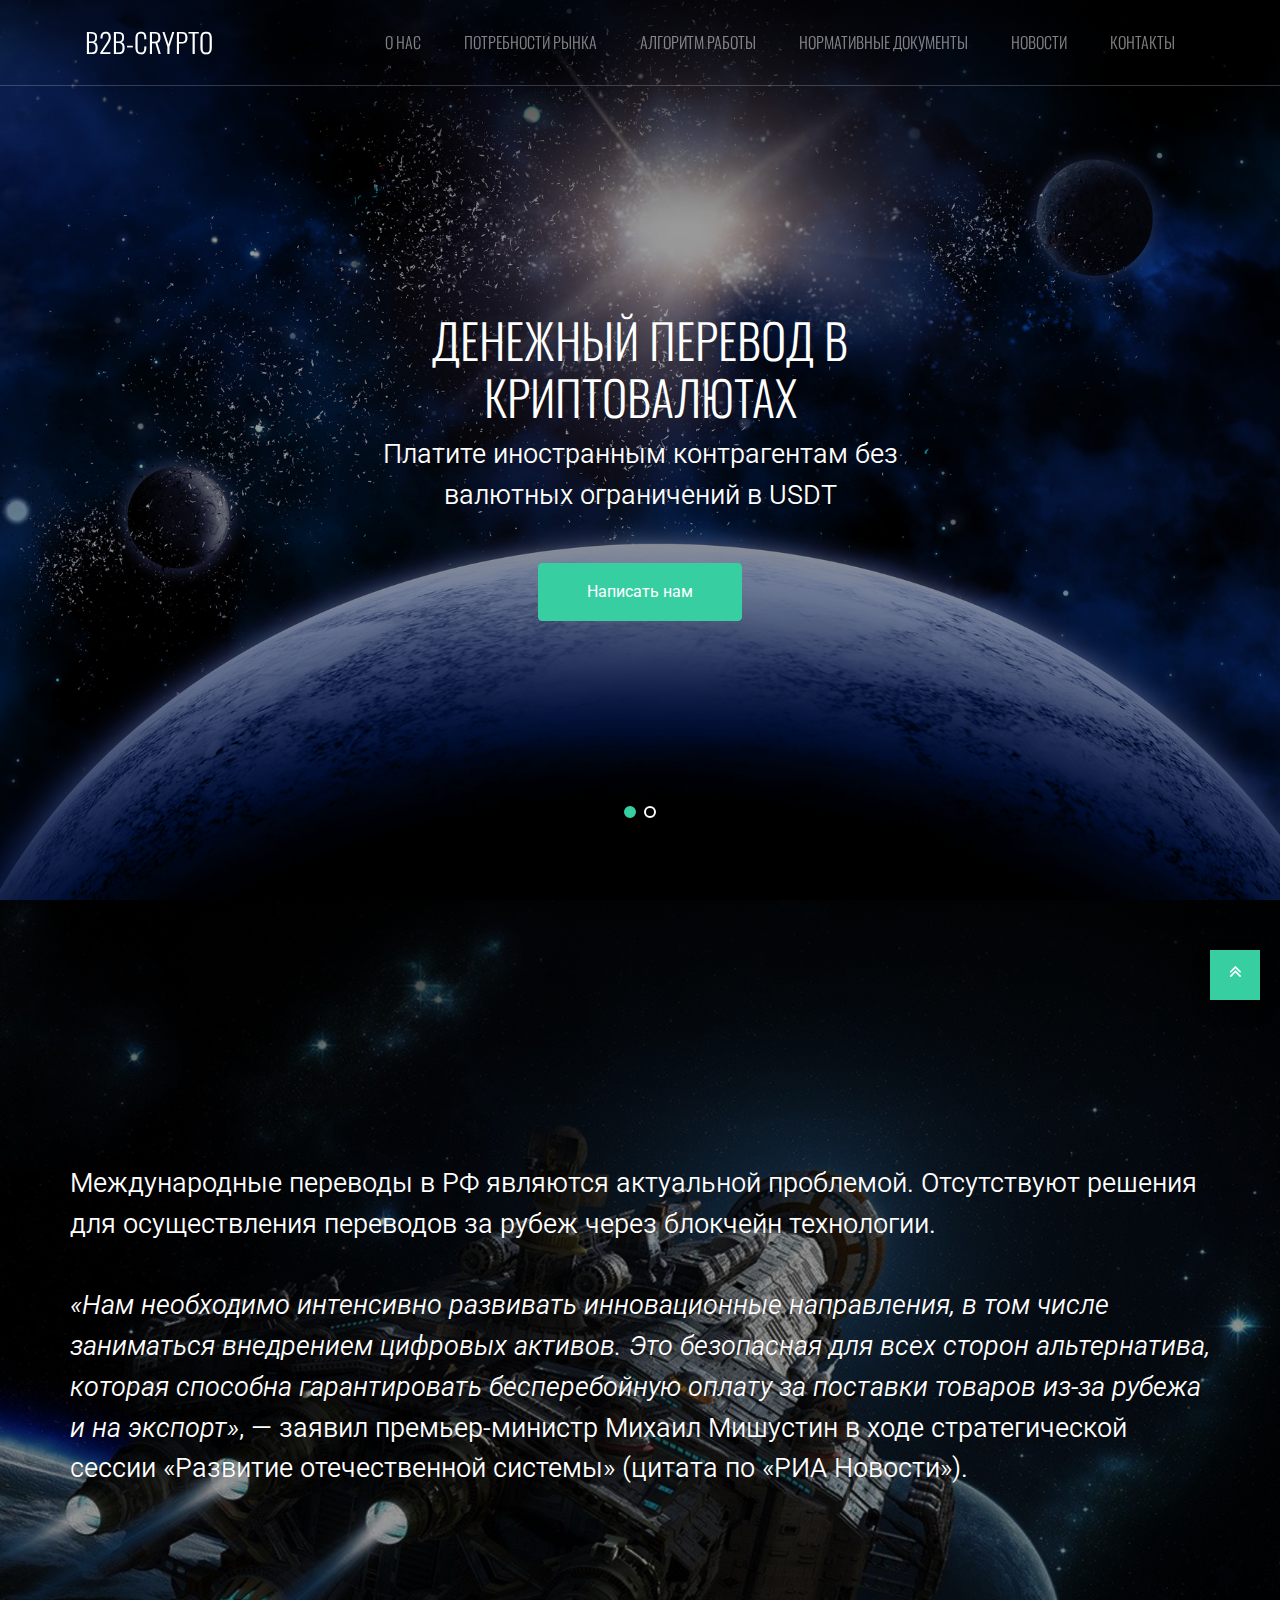
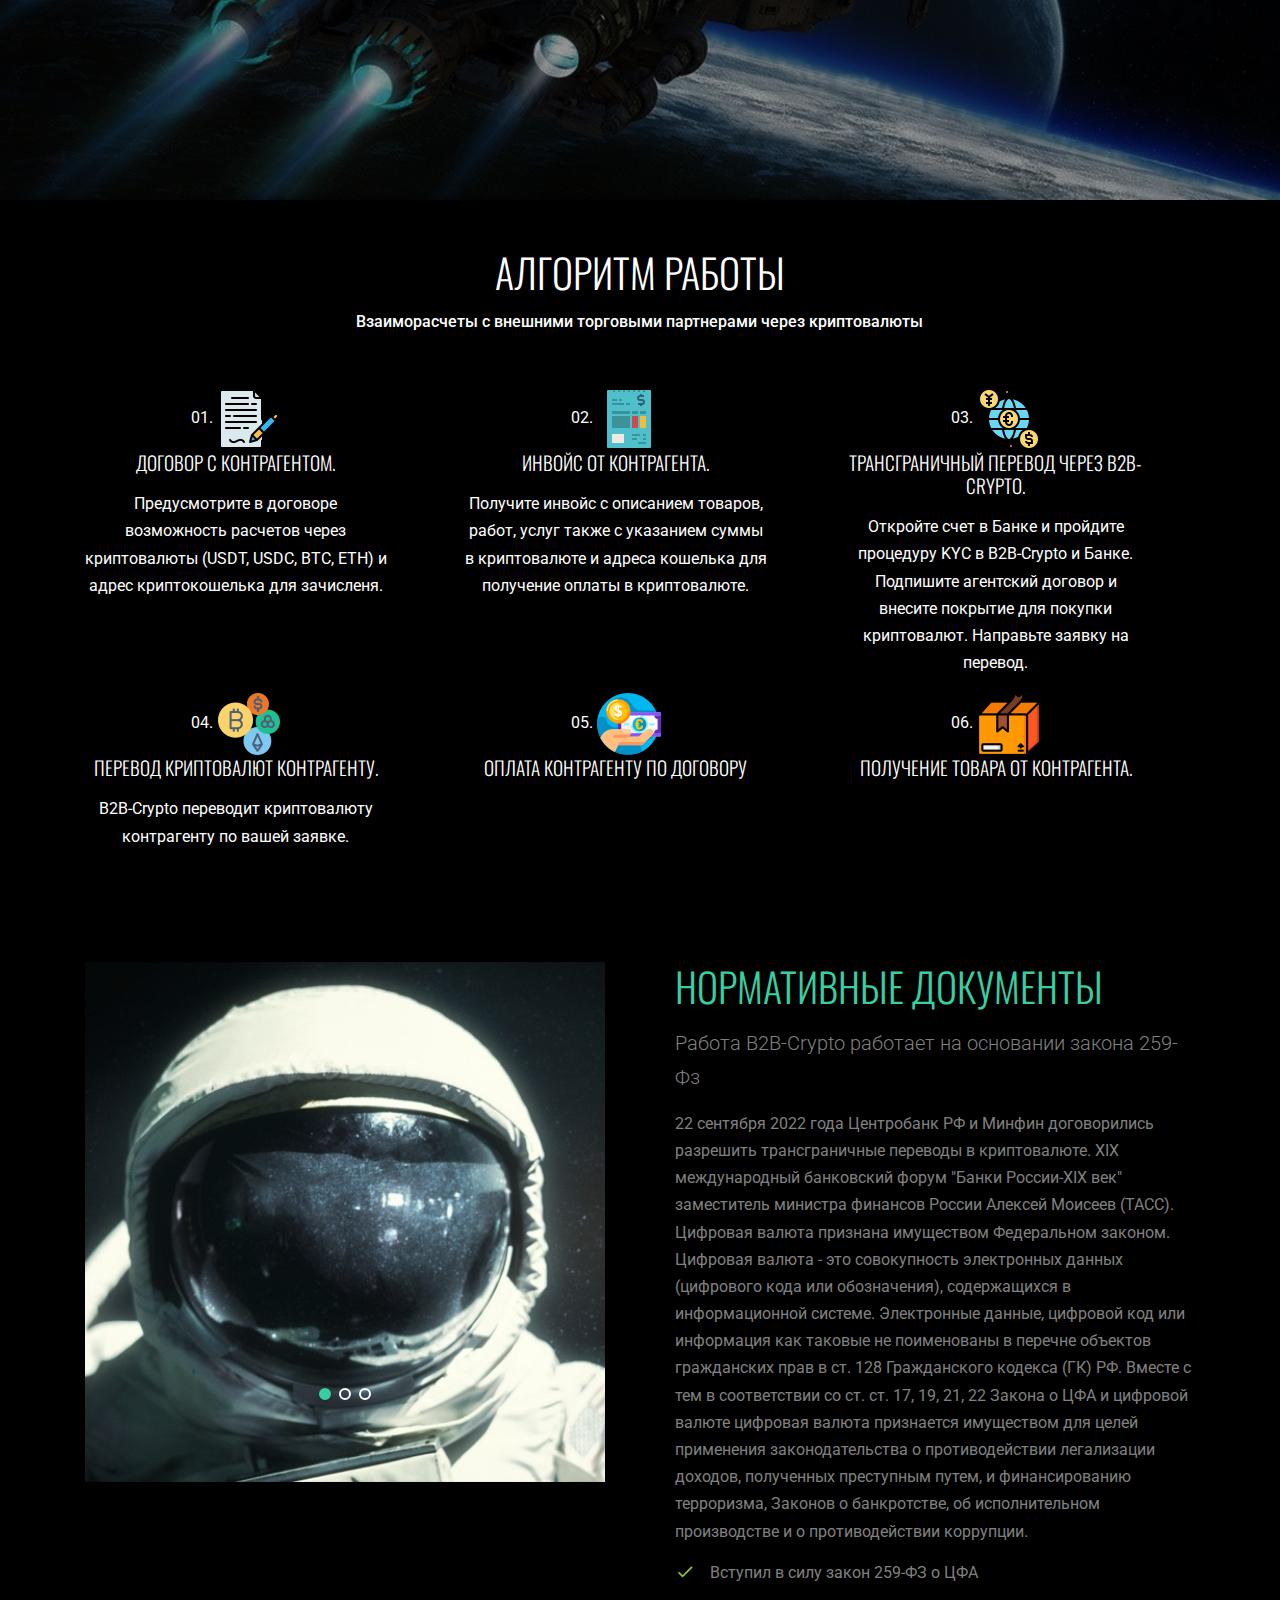
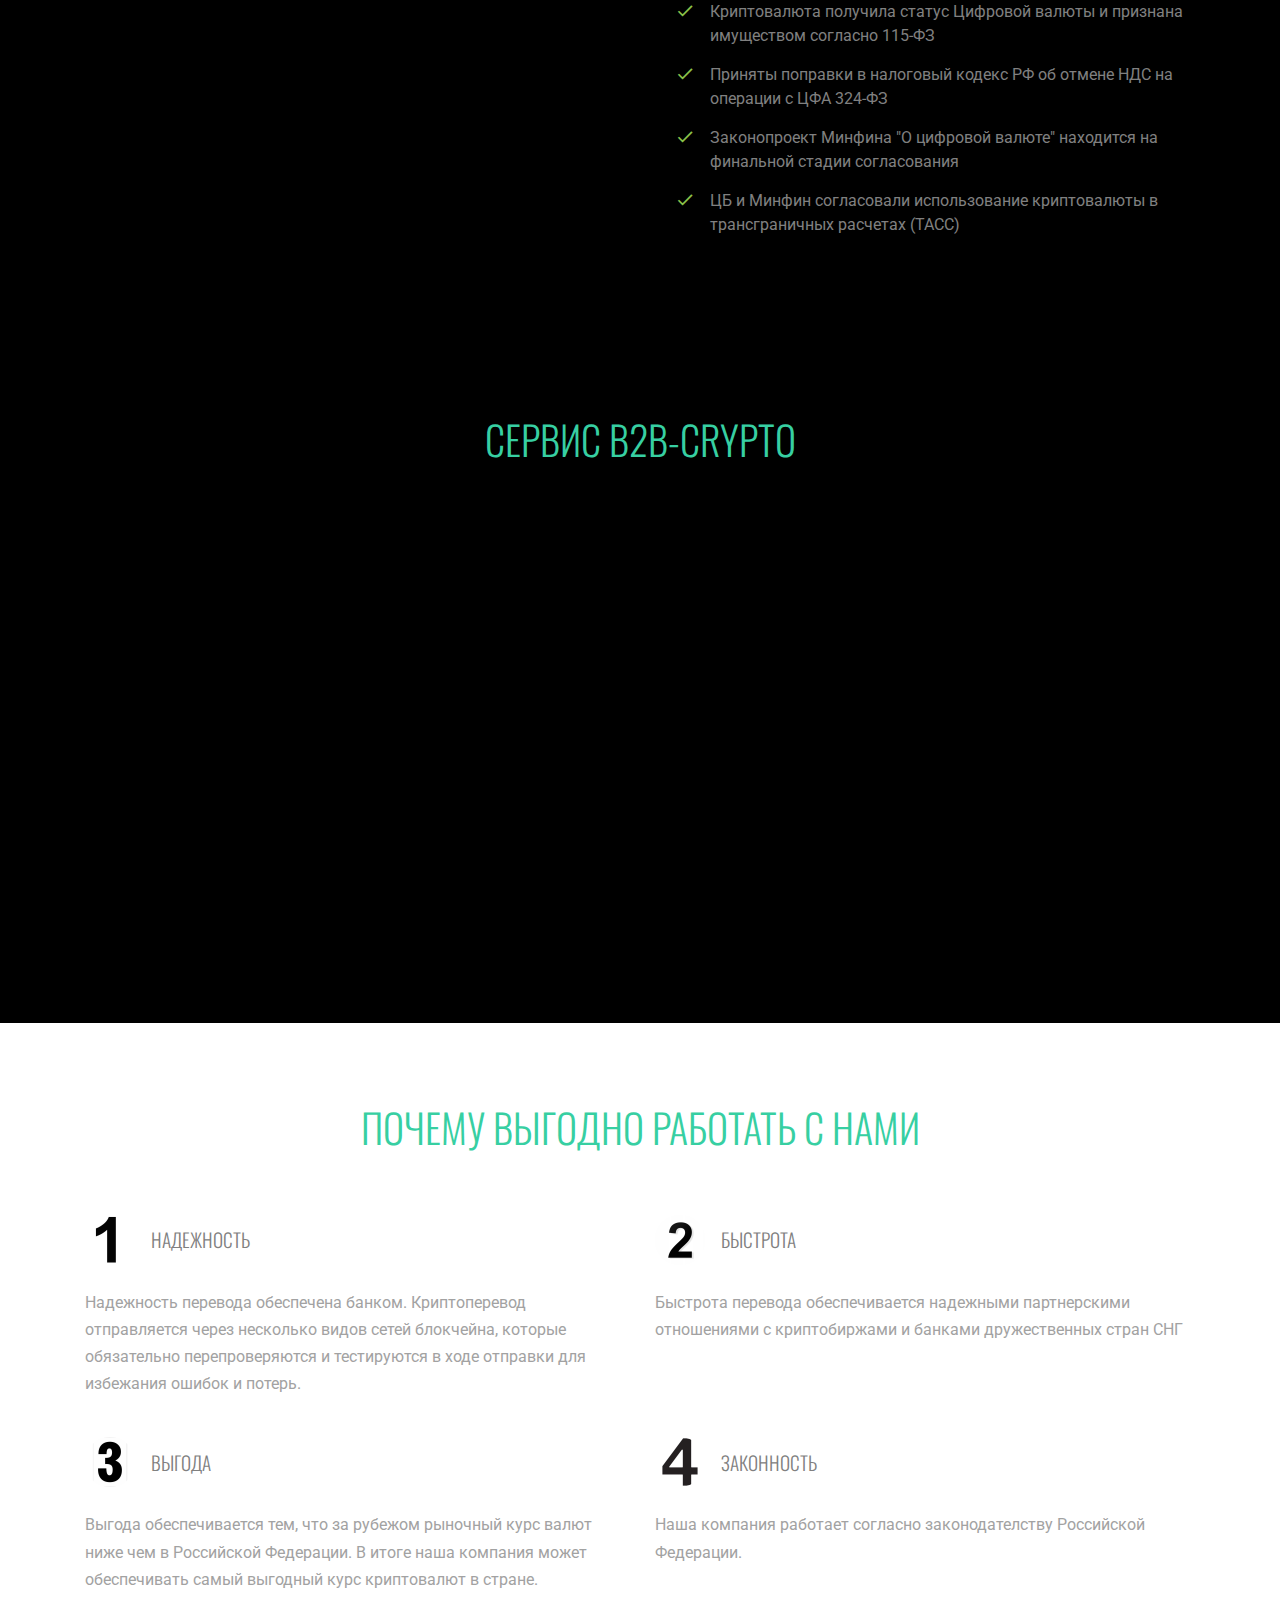
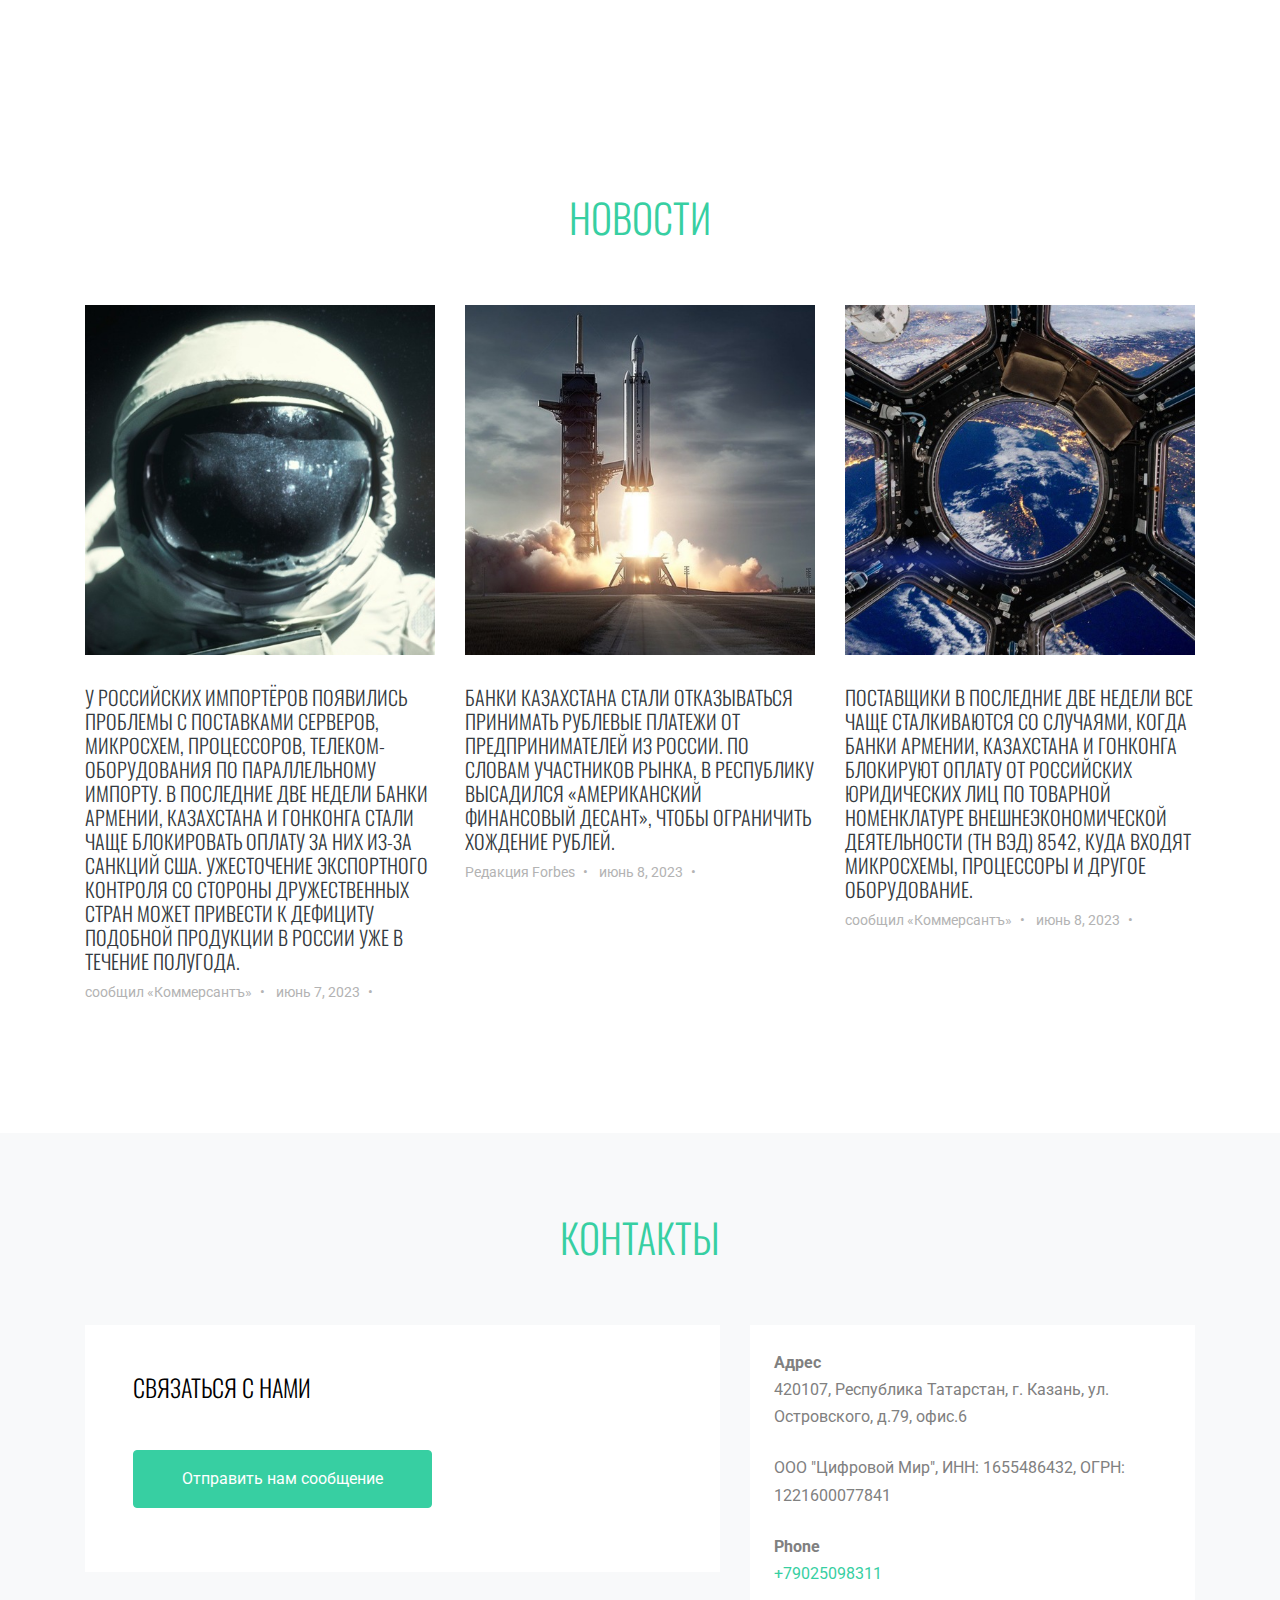
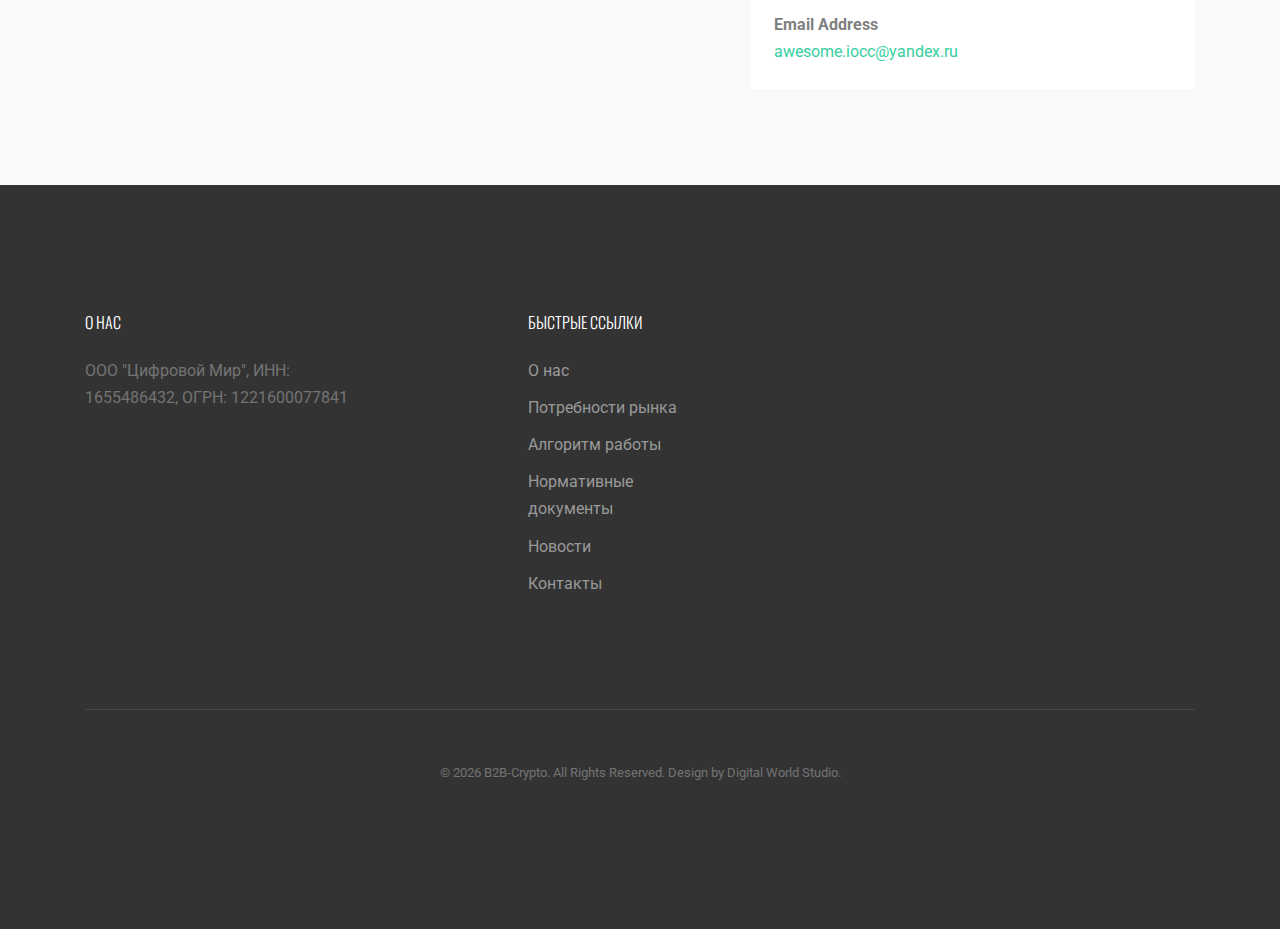
==== commit 3c9255ab: "news140623" ====
--- a/index.html
+++ b/index.html
@@ -377,7 +377,7 @@
                 <div class="pr-5 second-step">
                     <span class="text-white">05.</span>
                     <span class="icon"><img src="images/pay.png"></span>
-                    <h3 class="text-white">Оплата контрагенту по договору прошла.</h3>
+                    <h3 class="text-white">Оплата контрагенту по договору</h3>
                     <p class="text-white"></p>
                 </div>
             </div>
@@ -455,8 +455,8 @@
                     <div class="unit-4-icon mr-4"><span class="text-primary flaticon-house"></span></div>
                     <div>
                         <h3>Связывает </h3>
-                        <p>Крипто и фиатные финансы, создавая надежные и удобные решения для импортеров и экспортеров
-                            соответствующие законодательству РФ</p>
+                        <p> Связывает крипто и фиатные финансы, создавая надежные и удобные решения для импортеров и экспортеров
+                            соответствующие законодательству РФ.</p>
 
                     </div>
                 </div>
@@ -466,8 +466,8 @@
                     <div class="unit-4-icon mr-4"><span class="text-primary flaticon-coin"></span></div>
                     <div>
                         <h3>Монетизирует</h3>
-                        <p>Потребность в альтернативе расчетам в USD и EUR, легализацию трансграничных платежей в
-                            криптовалютах за пределами РФ, потенциал растущего рынка криптоиндустрии</p>
+                        <p>Монетизирует потребность в альтернативе расчетам в USD и EUR, легализацию трансграничных платежей в
+                            криптовалютах за пределами РФ, потенциал растущего рынка криптоиндустрии.</p>
 
                     </div>
                 </div>
@@ -477,8 +477,8 @@
                     <div class="unit-4-icon mr-4"><span class="text-primary flaticon-home"></span></div>
                     <div>
                         <h3>Позволяет бизнесу</h3>
-                        <p>Платить и получать платежи по внешнеторговым контрактам, покупать и продавать криптовалюту за
-                            рубли через банки РФ</p>
+                        <p>Позволяет бизнесу платить и получать платежи по внешнеторговым контрактам, покупать и продавать криптовалюту за
+                            рубли через банки РФ.</p>
 
                     </div>
                 </div>
@@ -490,7 +490,7 @@
                     <div class="unit-4-icon mr-4"><span class="text-primary flaticon-flat"></span></div>
                     <div>
                         <h3>Скорость</h3>
-                        <p>Время перевода составляет от одного до двух дней</p>
+                        <p>Скорость. Время перевода составляет от одного до двух дней.</p>
 
                     </div>
                 </div>
@@ -500,7 +500,7 @@
                     <div class="unit-4-icon mr-4"><span class="text-primary flaticon-location"></span></div>
                     <div>
                         <h3>Надежность</h3>
-                        <p>Перевод обеспечен ликвидностью Банка</p>
+                        <p>Надежность. Перевод обеспечен ликвидностью Банка.</p>
 
                     </div>
                 </div>
@@ -510,7 +510,7 @@
                     <div class="unit-4-icon mr-4"><span class="text-primary flaticon-mobile-phone"></span></div>
                     <div>
                         <h3>Выгодность</h3>
-                        <p>Приобретение и перевод криптовалюты осуществляется по самому лучшему курсу в стране</p>
+                        <p>Выгодность. Приобретение и перевод криптовалюты осуществляется по самому лучшему курсу в стране.</p>
 
                     </div>
                 </div>
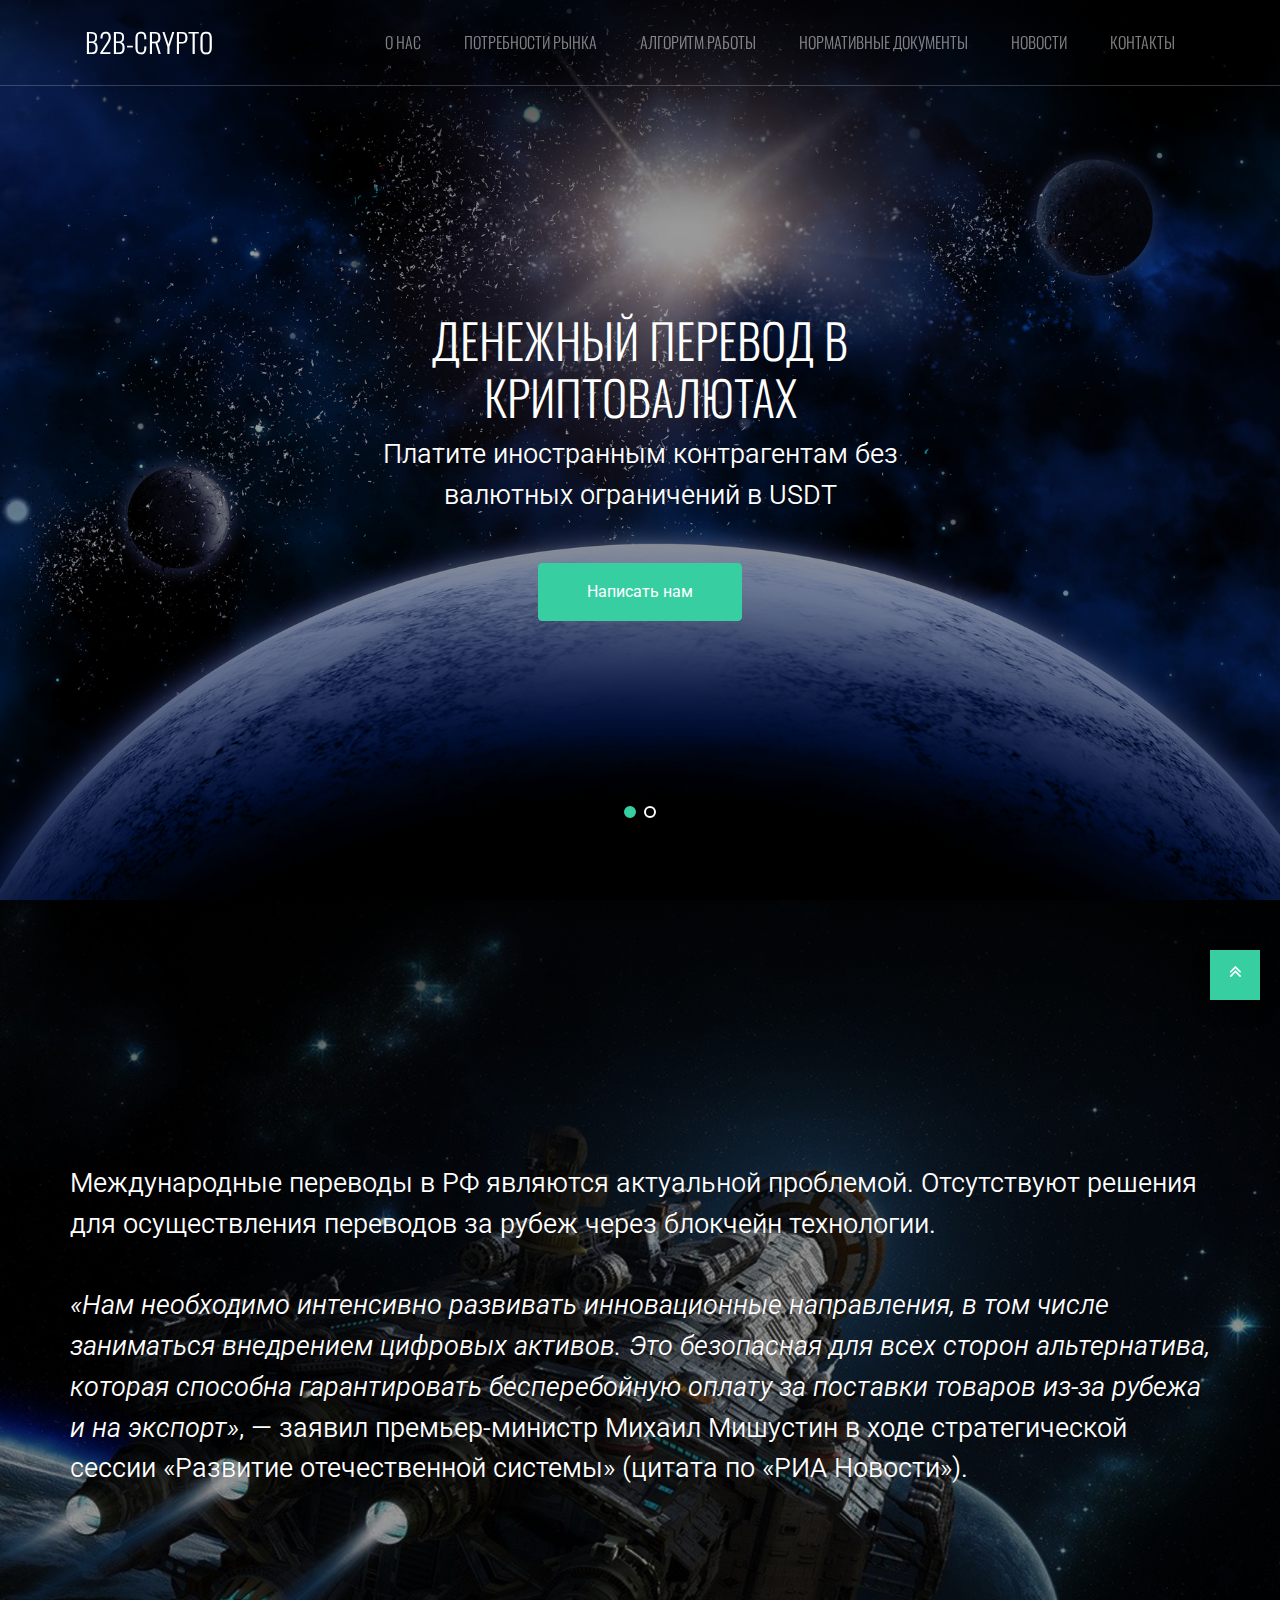
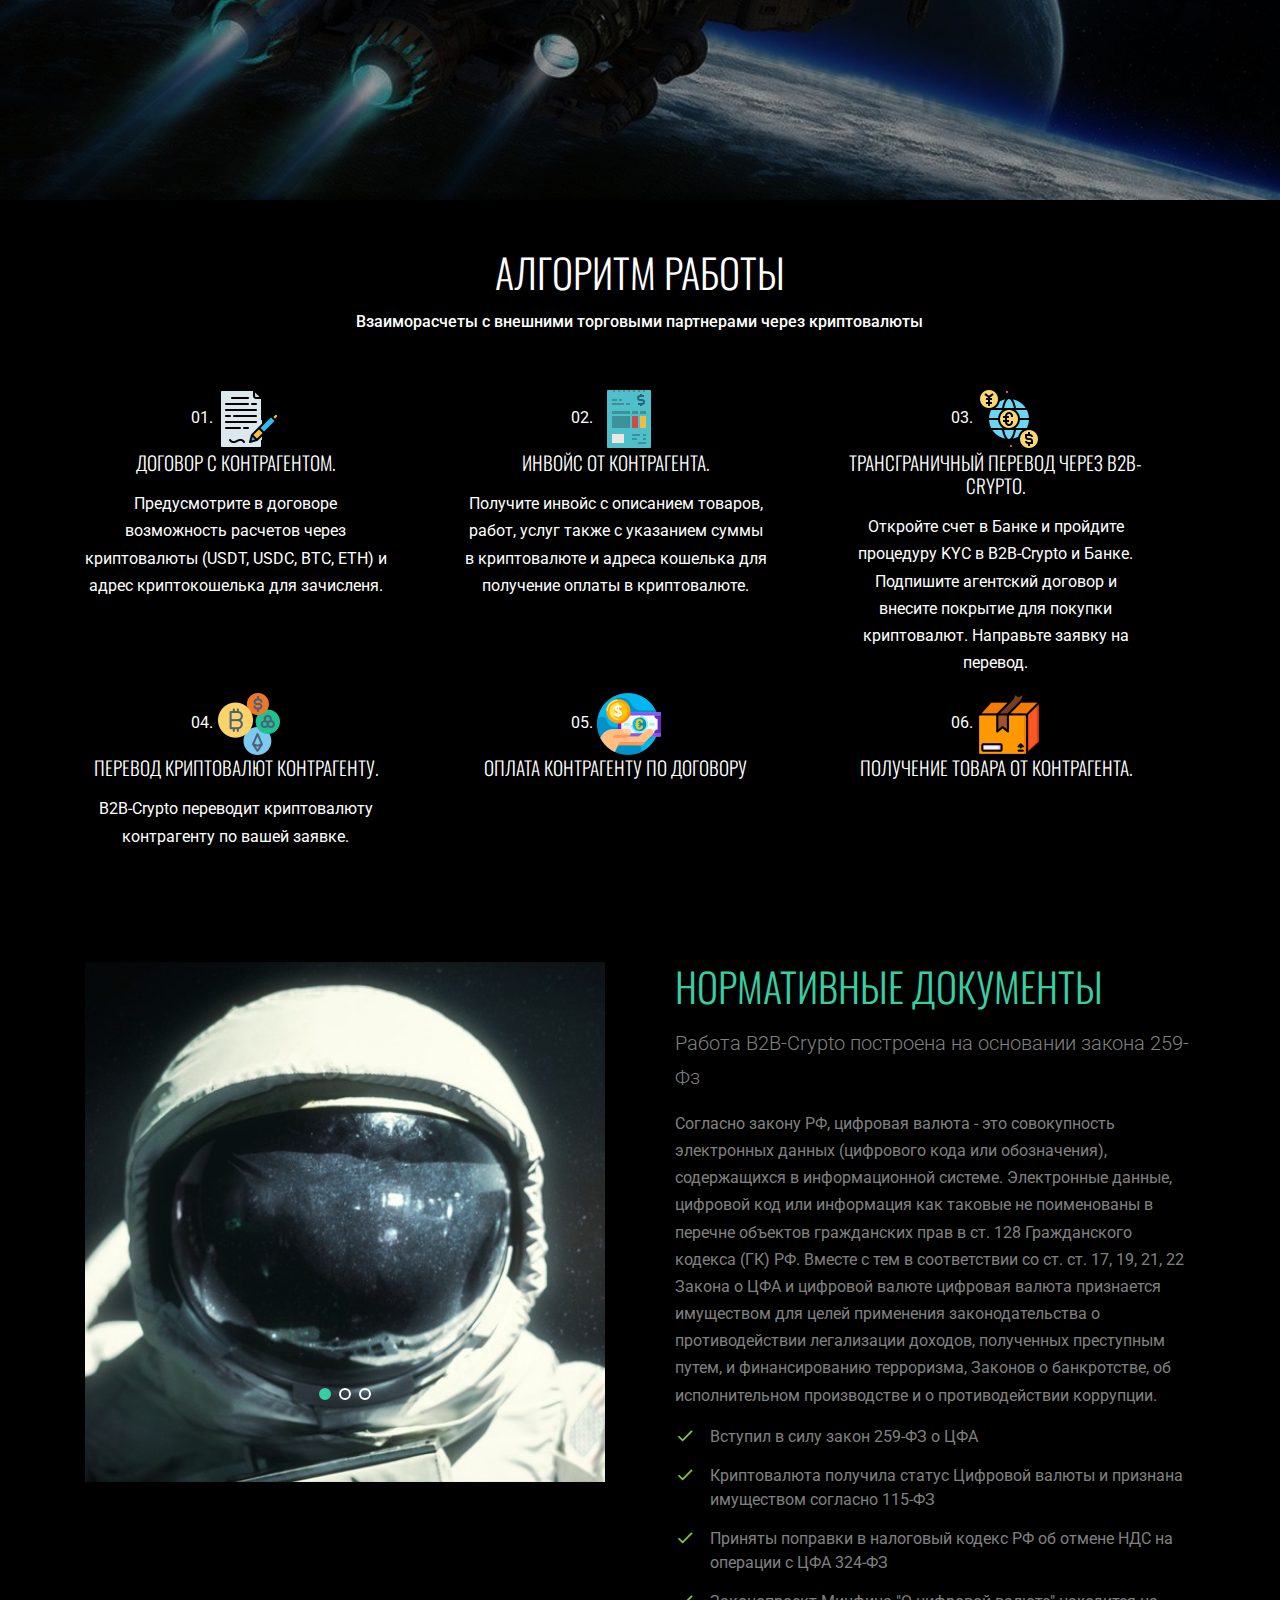
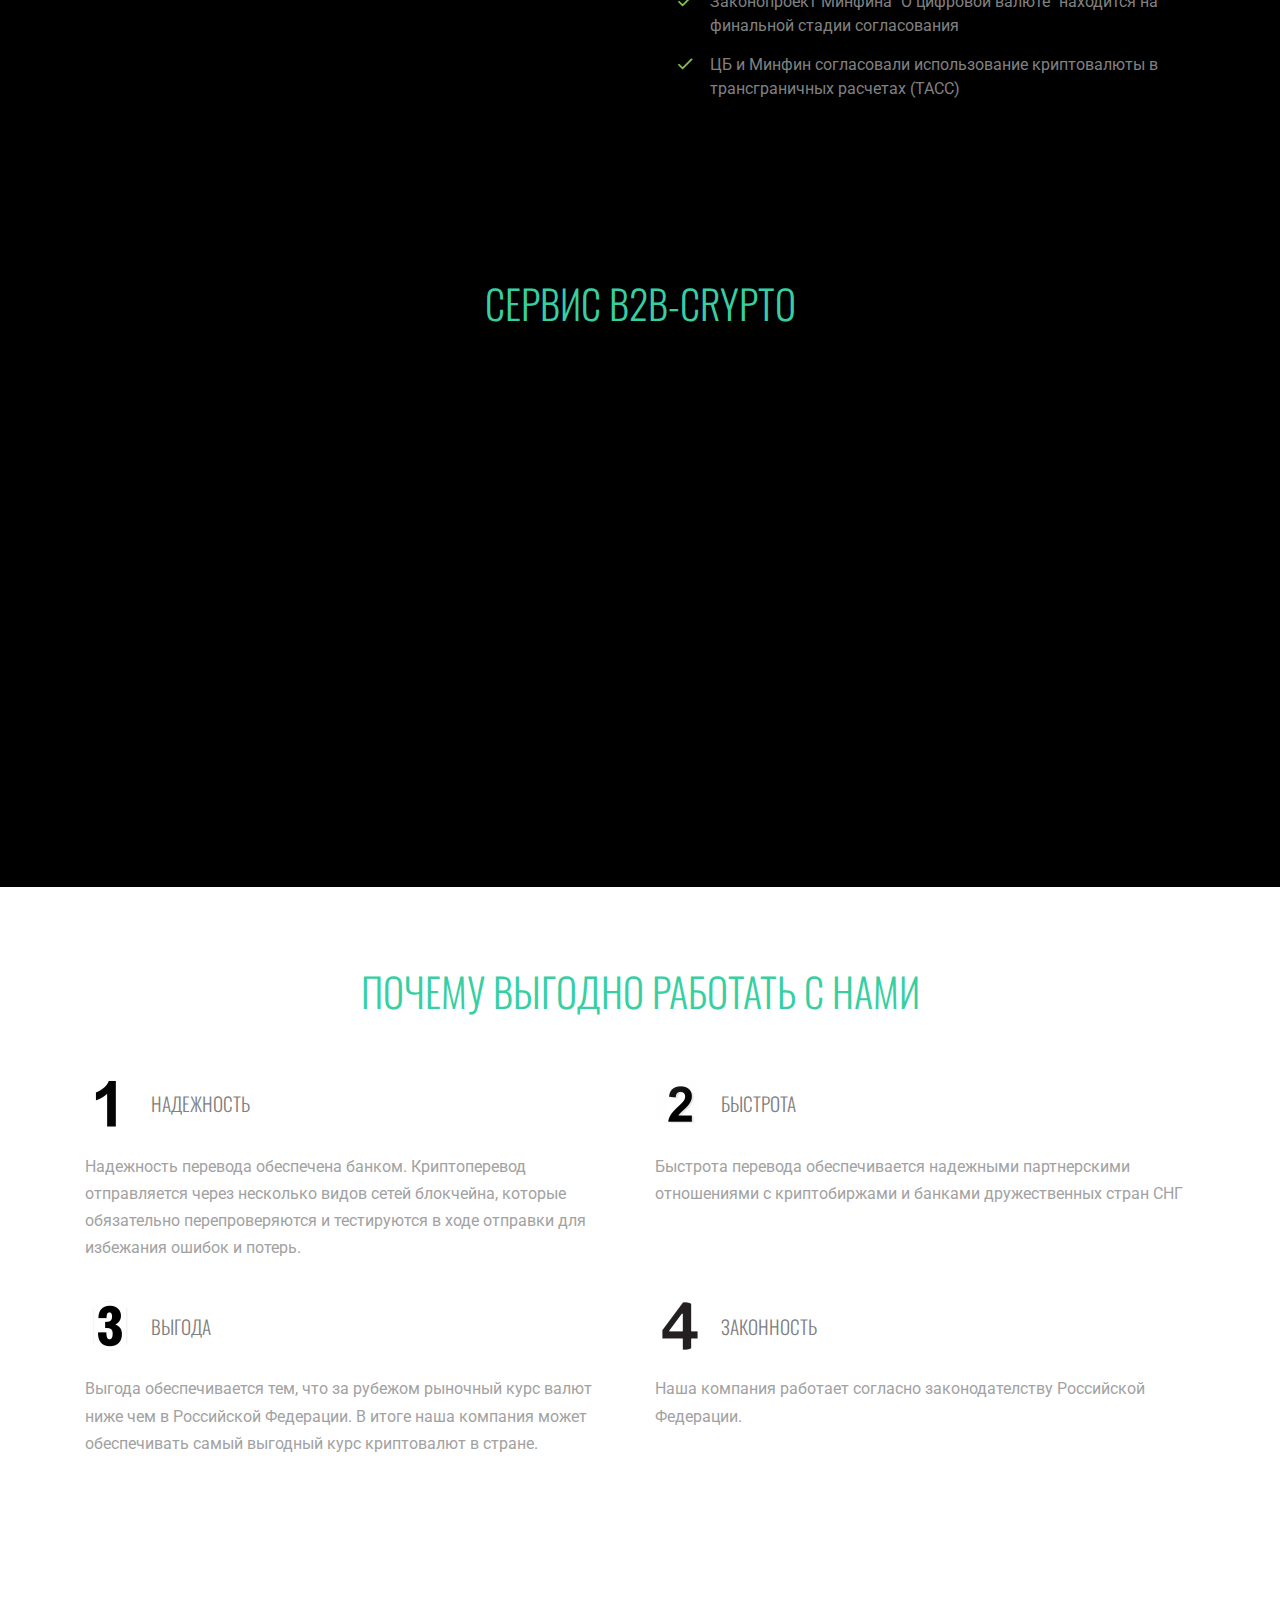
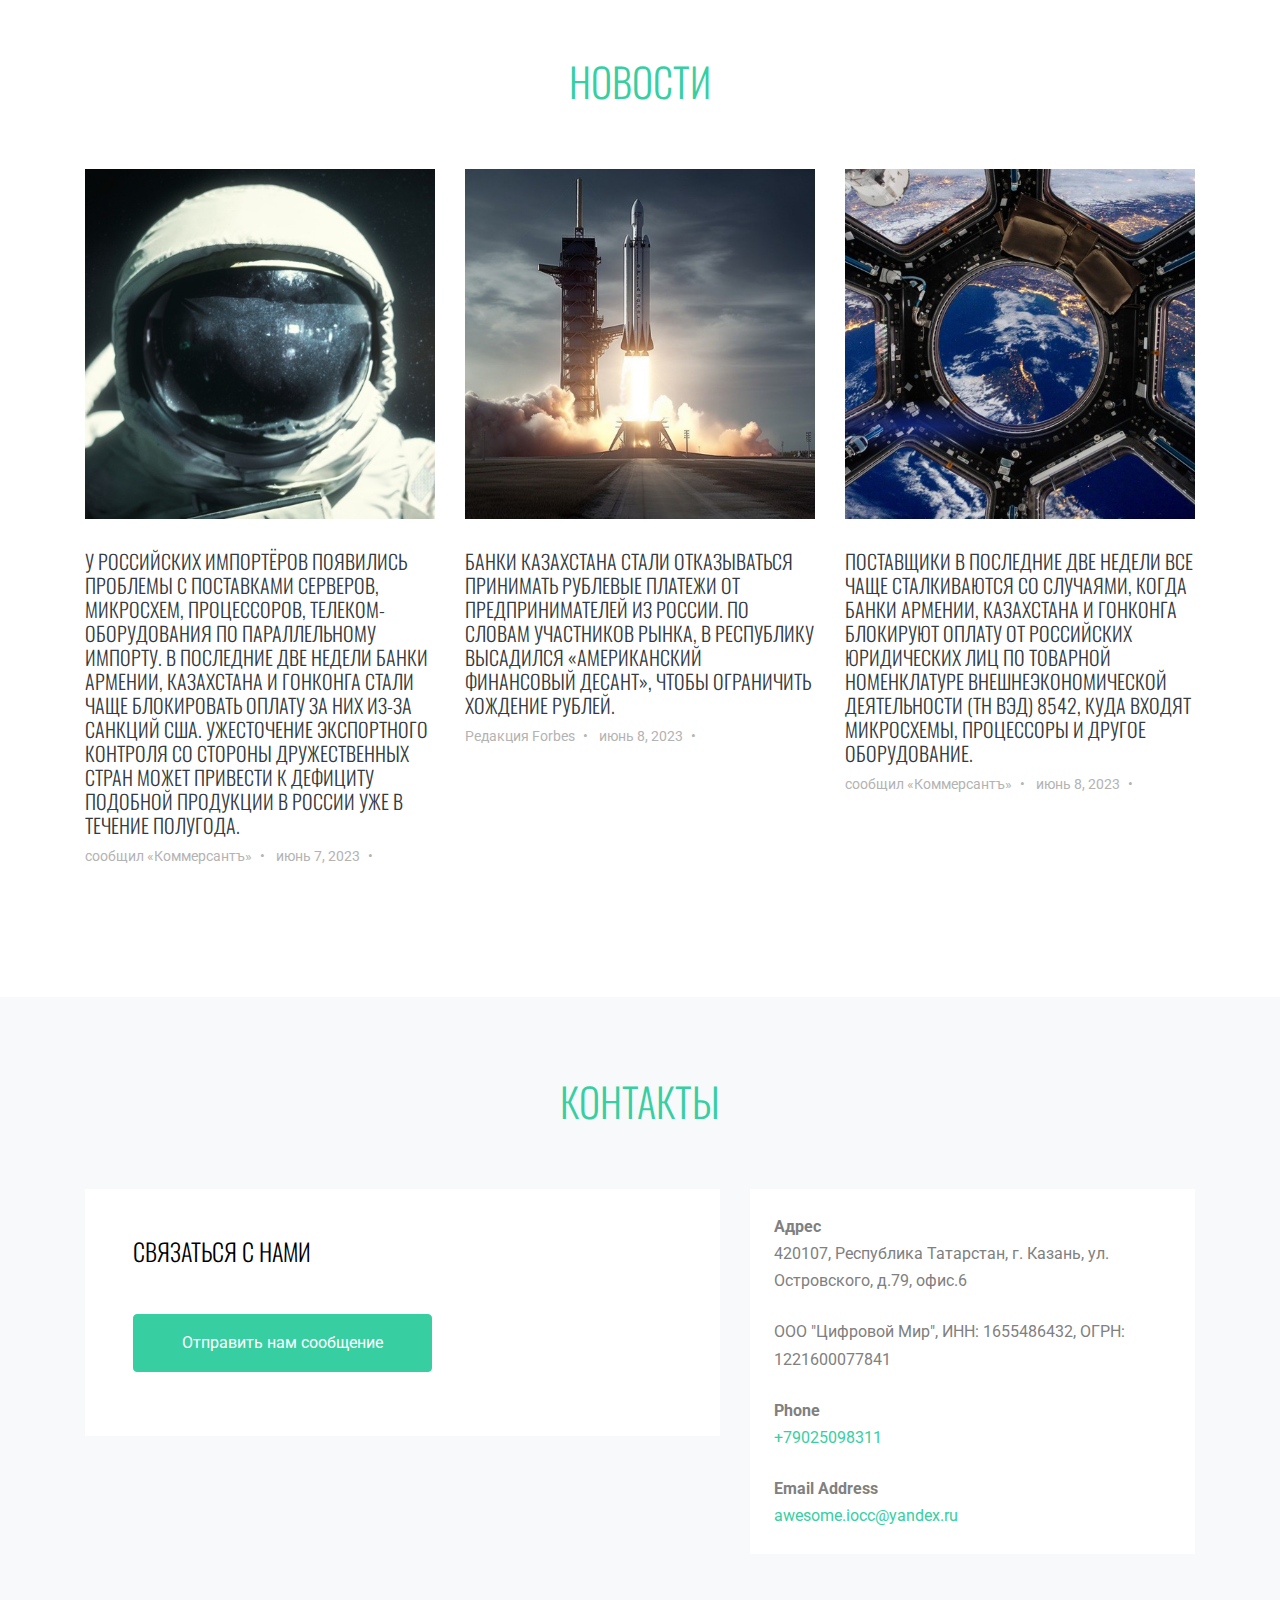
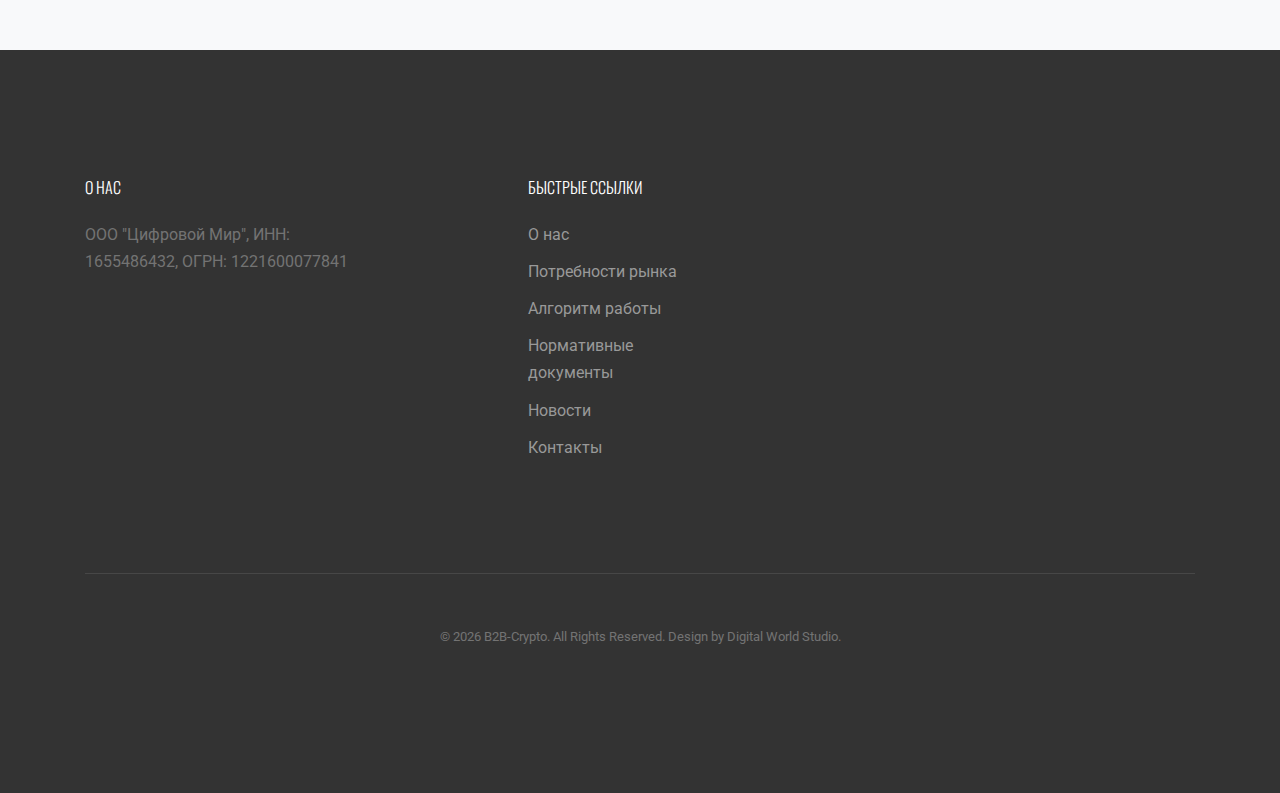
==== commit f998a9b2: "new14061" ====
--- a/index.html
+++ b/index.html
@@ -413,11 +413,9 @@
             <div class="col-lg-6 ml-auto">
 
                 <h2 class="section-title mb-3">Нормативные документы</h2>
-                <p class="lead">Работа B2B-Crypto работает на основании закона 259-Фз</p>
-                <p>22 сентября 2022 года Центробанк РФ и Минфин договорились разрешить трансграничные переводы в
-                    криптовалюте. XIX международный банковский форум "Банки России-XIX век" заместитель министра
-                    финансов России Алексей Моисеев (ТАСС). Цифровая валюта признана имуществом Федеральном законом.
-                    Цифровая валюта - это совокупность электронных данных (цифрового кода или обозначения), содержащихся
+                <p class="lead">Работа B2B-Crypto построена на основании закона 259-Фз</p>
+                <p>
+                    Согласно закону РФ, цифровая валюта - это совокупность электронных данных (цифрового кода или обозначения), содержащихся
                     в информационной системе. Электронные данные, цифровой код или информация как таковые не поименованы
                     в перечне объектов гражданских прав в ст. 128 Гражданского кодекса (ГК) РФ. Вместе с тем в
                     соответствии со ст. ст. 17, 19, 21, 22 Закона о ЦФА и цифровой валюте цифровая валюта признается
@@ -455,7 +453,7 @@
                     <div class="unit-4-icon mr-4"><span class="text-primary flaticon-house"></span></div>
                     <div>
                         <h3>Связывает </h3>
-                        <p> Связывает крипто и фиатные финансы, создавая надежные и удобные решения для импортеров и экспортеров
+                        <p> Создаёт мост между криптовалютными и фиатными активами, реализует надежные и удобные решения для импортеров и экспортеров
                             соответствующие законодательству РФ.</p>
 
                     </div>
@@ -466,7 +464,7 @@
                     <div class="unit-4-icon mr-4"><span class="text-primary flaticon-coin"></span></div>
                     <div>
                         <h3>Монетизирует</h3>
-                        <p>Монетизирует потребность в альтернативе расчетам в USD и EUR, легализацию трансграничных платежей в
+                        <p>Реализует потребность в альтернативе расчетам в USD и EUR, легализацию международных платежей в
                             криптовалютах за пределами РФ, потенциал растущего рынка криптоиндустрии.</p>
 
                     </div>
@@ -477,7 +475,7 @@
                     <div class="unit-4-icon mr-4"><span class="text-primary flaticon-home"></span></div>
                     <div>
                         <h3>Позволяет бизнесу</h3>
-                        <p>Позволяет бизнесу платить и получать платежи по внешнеторговым контрактам, покупать и продавать криптовалюту за
+                        <p>Расширяет возможности бизнеса платить и получать платежи по внешнеторговым контрактам, покупать и продавать криптовалюту за
                             рубли через банки РФ.</p>
 
                     </div>
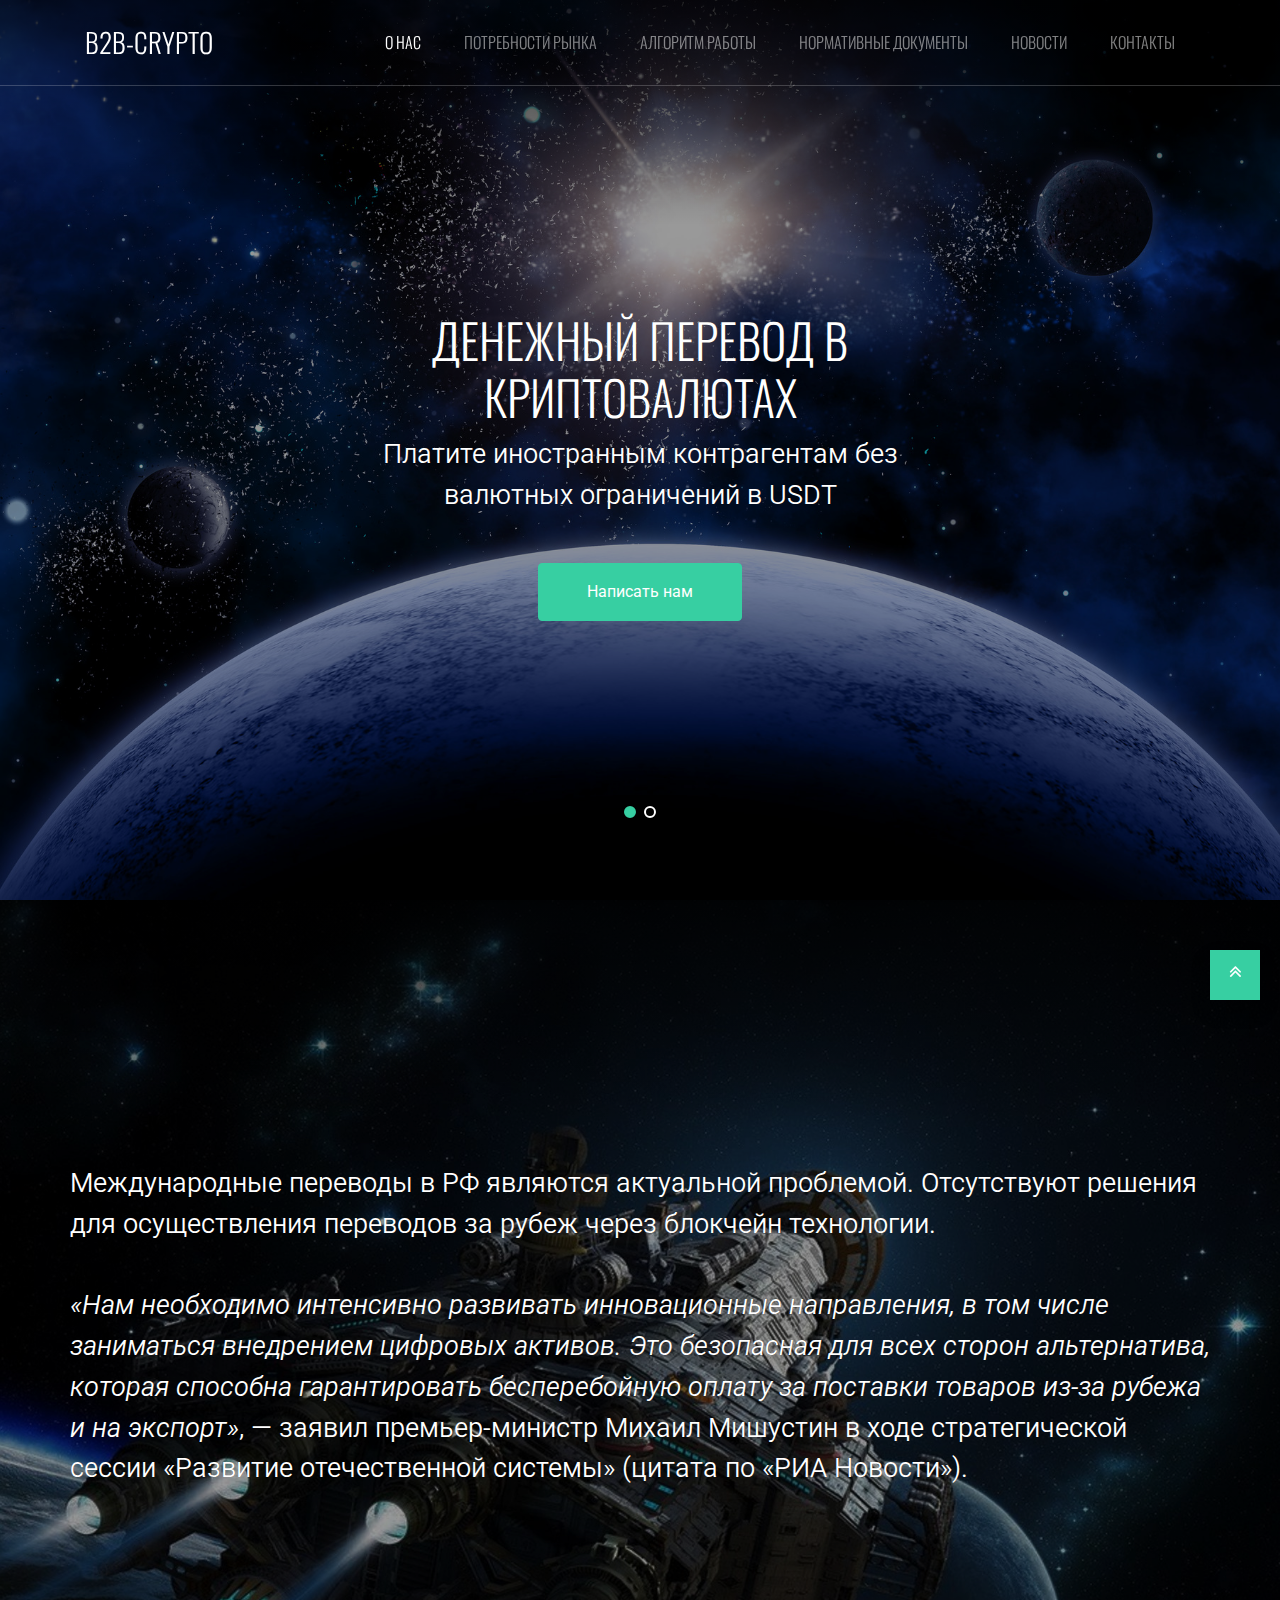
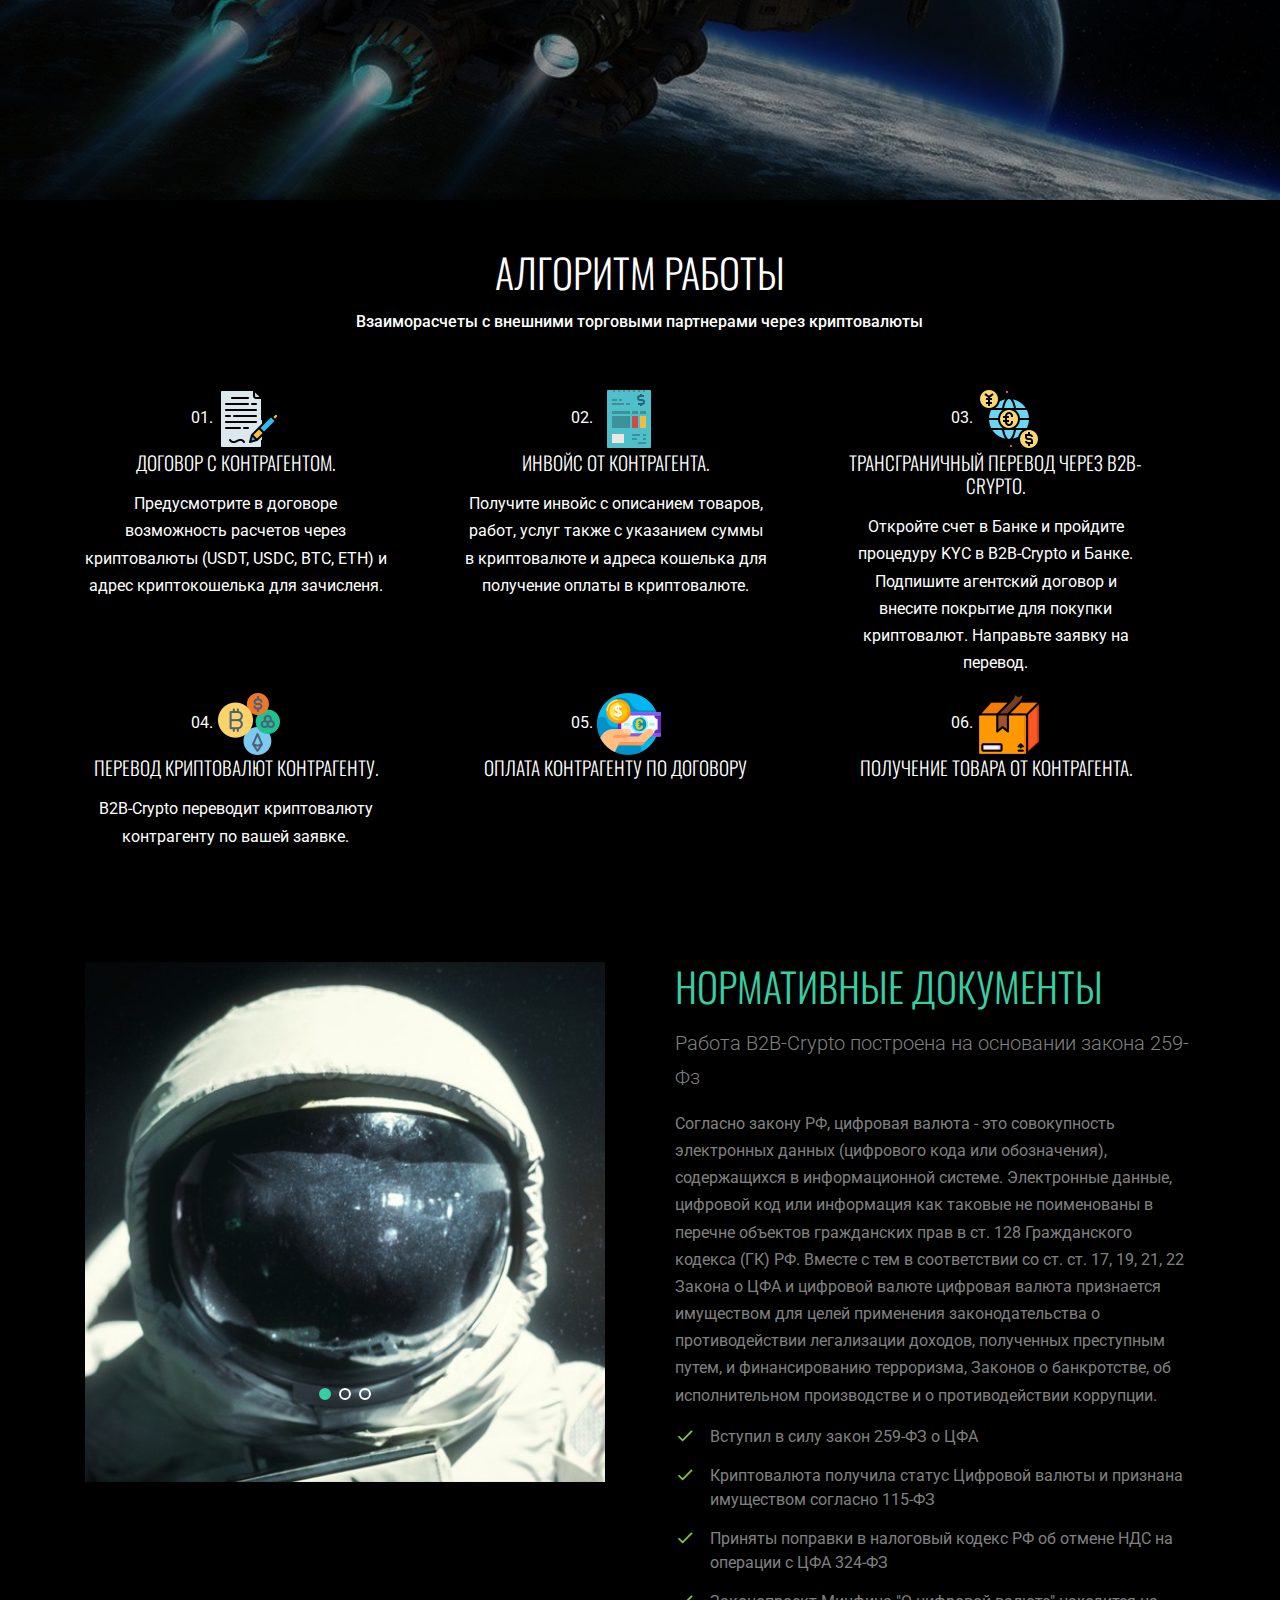
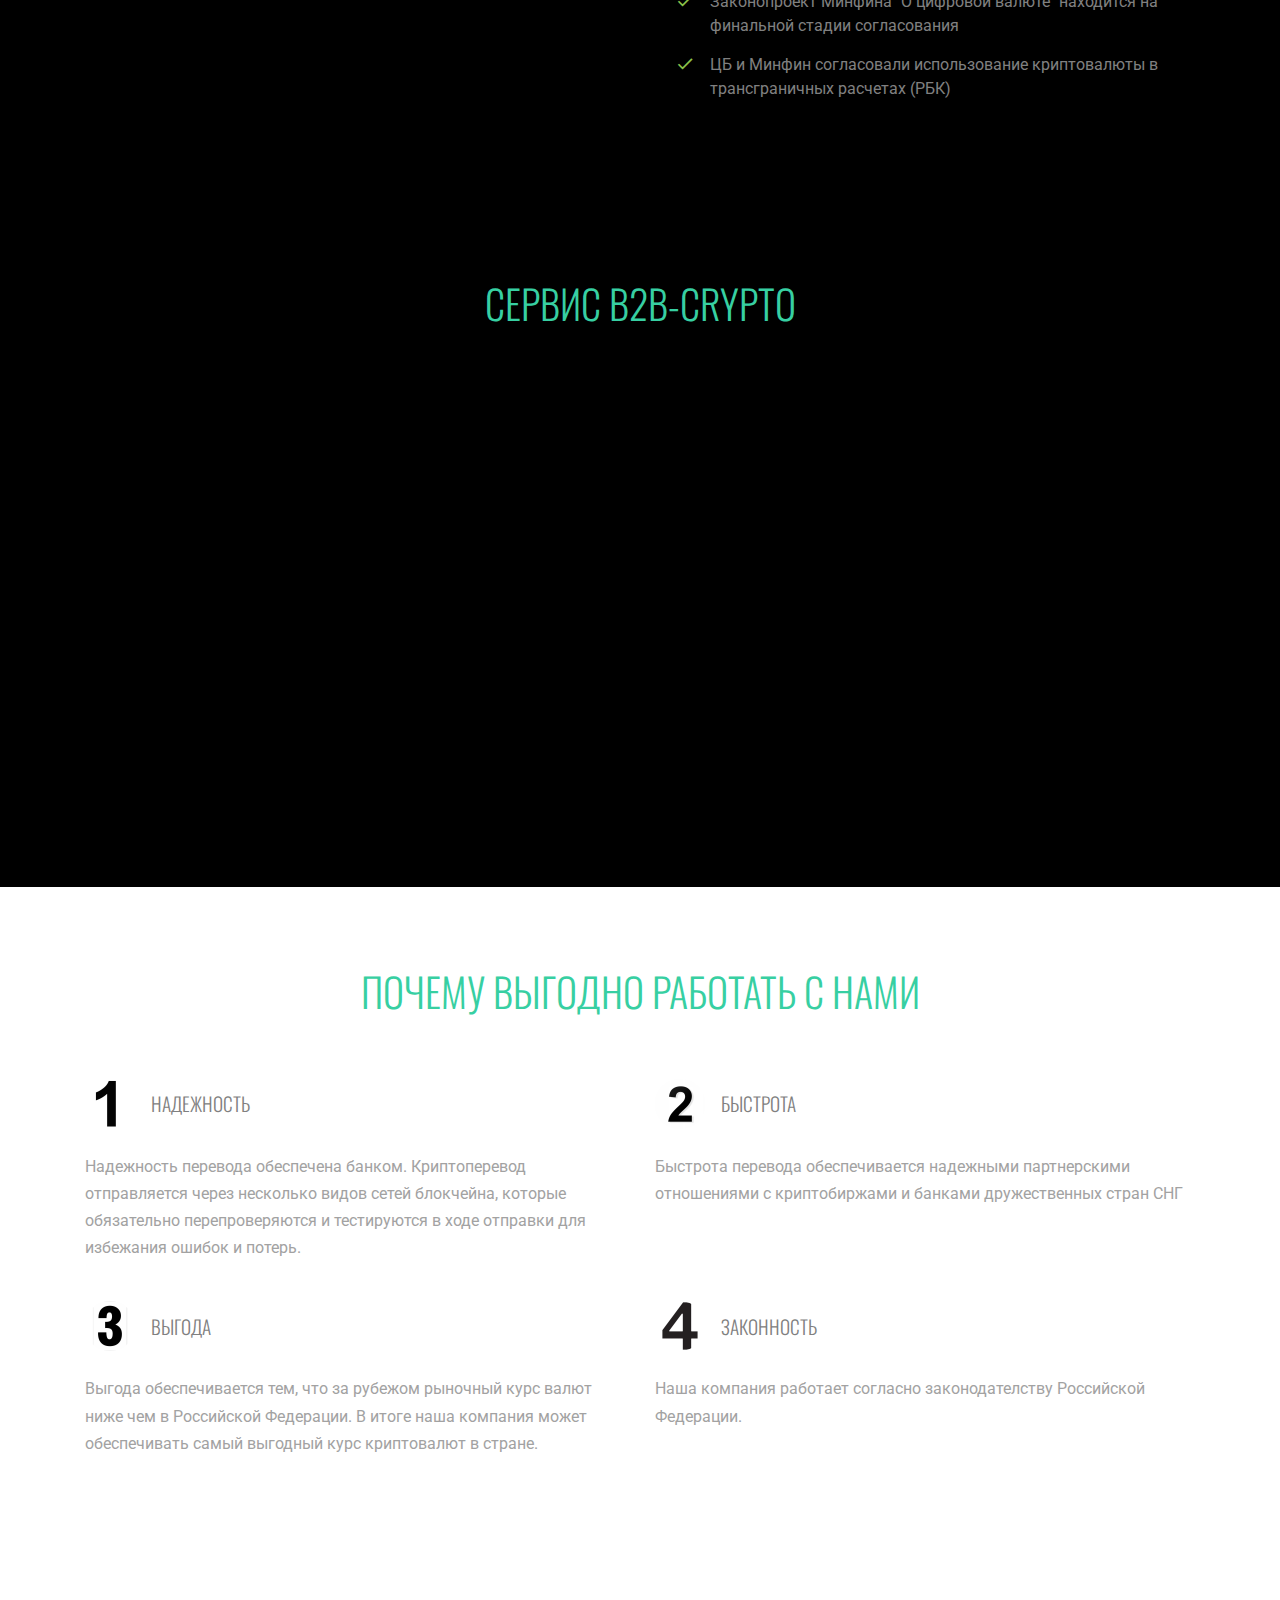
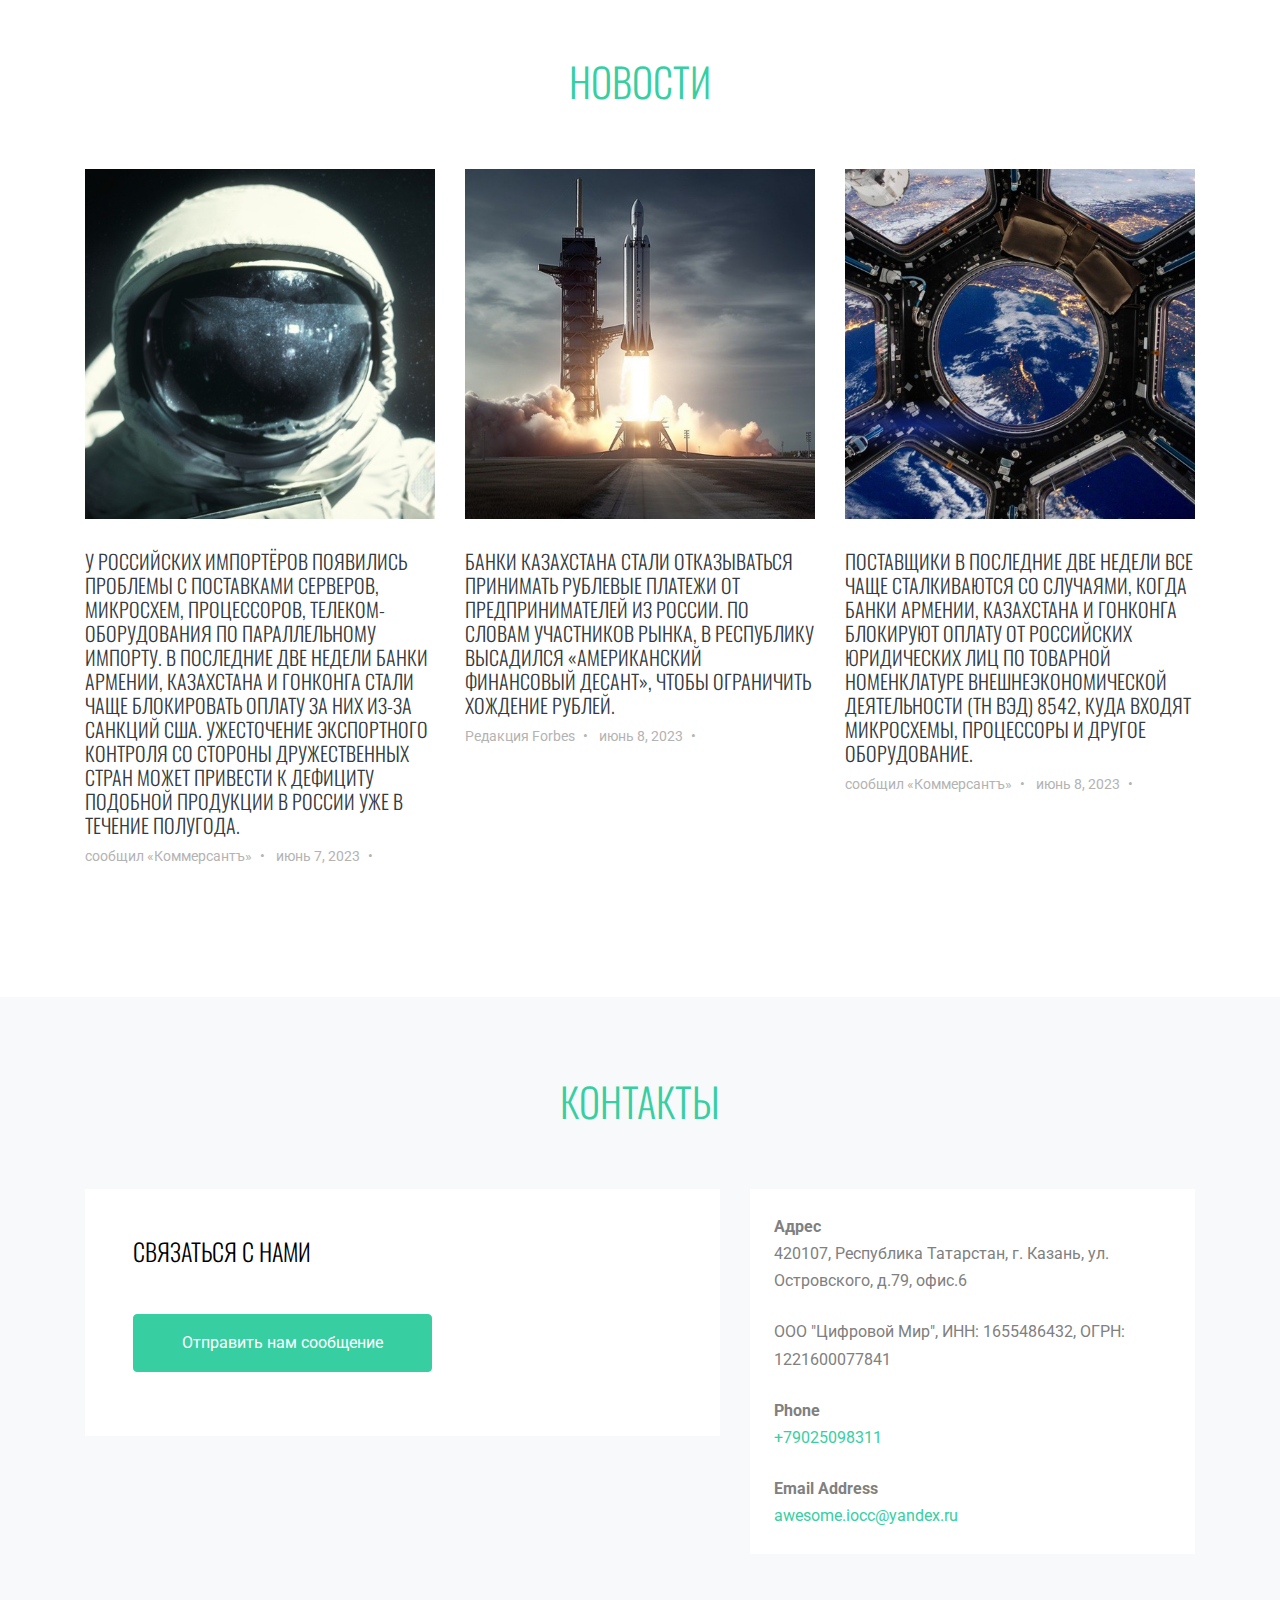
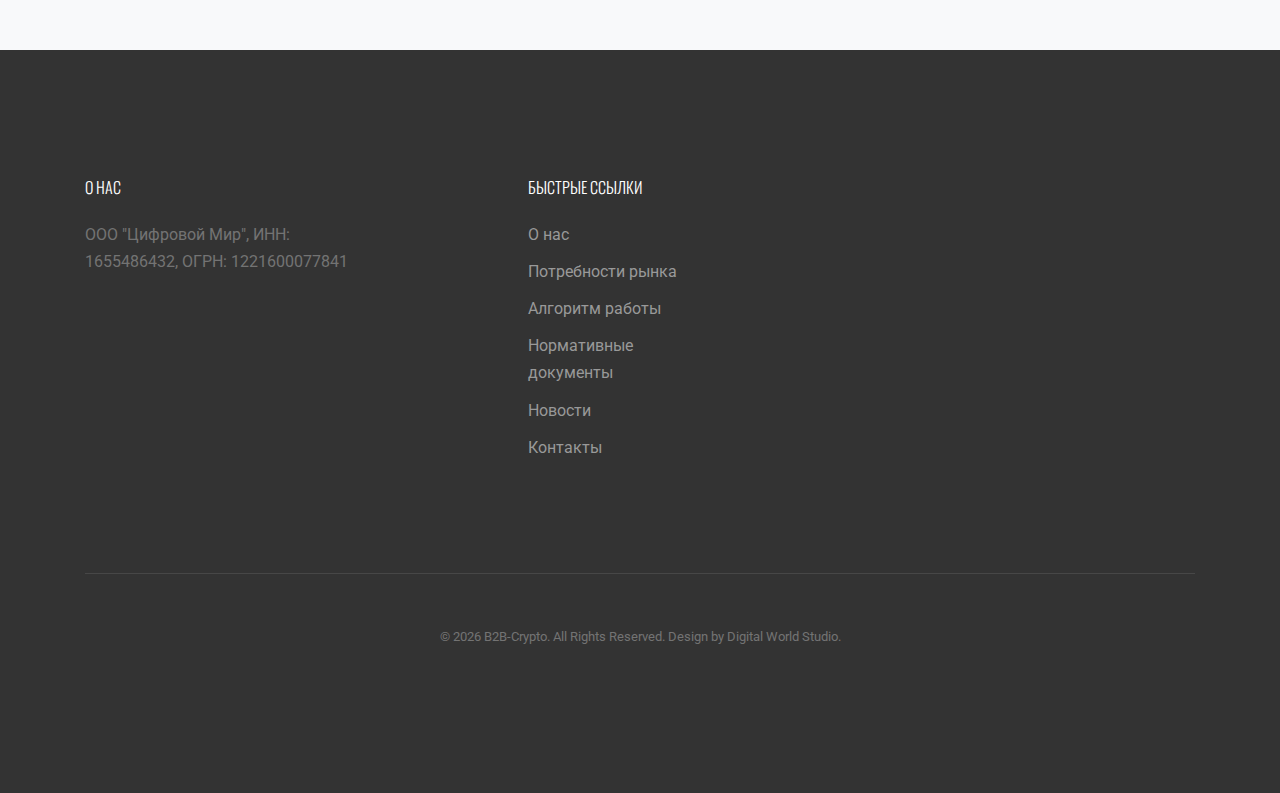
==== commit b3b50ee0: "new111" ====
--- a/index.html
+++ b/index.html
@@ -429,7 +429,7 @@
                     <li>Криптовалюта получила статус Цифровой валюты и признана имуществом согласно 115-ФЗ</li>
                     <li>Приняты поправки в налоговый кодекс РФ об отмене НДС на операции с ЦФА 324-ФЗ</li>
                     <li>Законопроект Минфина "О цифровой валюте" находится на финальной стадии согласования</li>
-                    <li>ЦБ и Минфин согласовали использование криптовалюты в трансграничных расчетах (ТАСС)</li>
+                    <li>ЦБ и Минфин согласовали использование криптовалюты в трансграничных расчетах (РБК)</li>
                 </ul>
 
 <!--                <p><a href="#" class="btn btn-primary mr-2 mb-2">Начало работы</a></p>-->
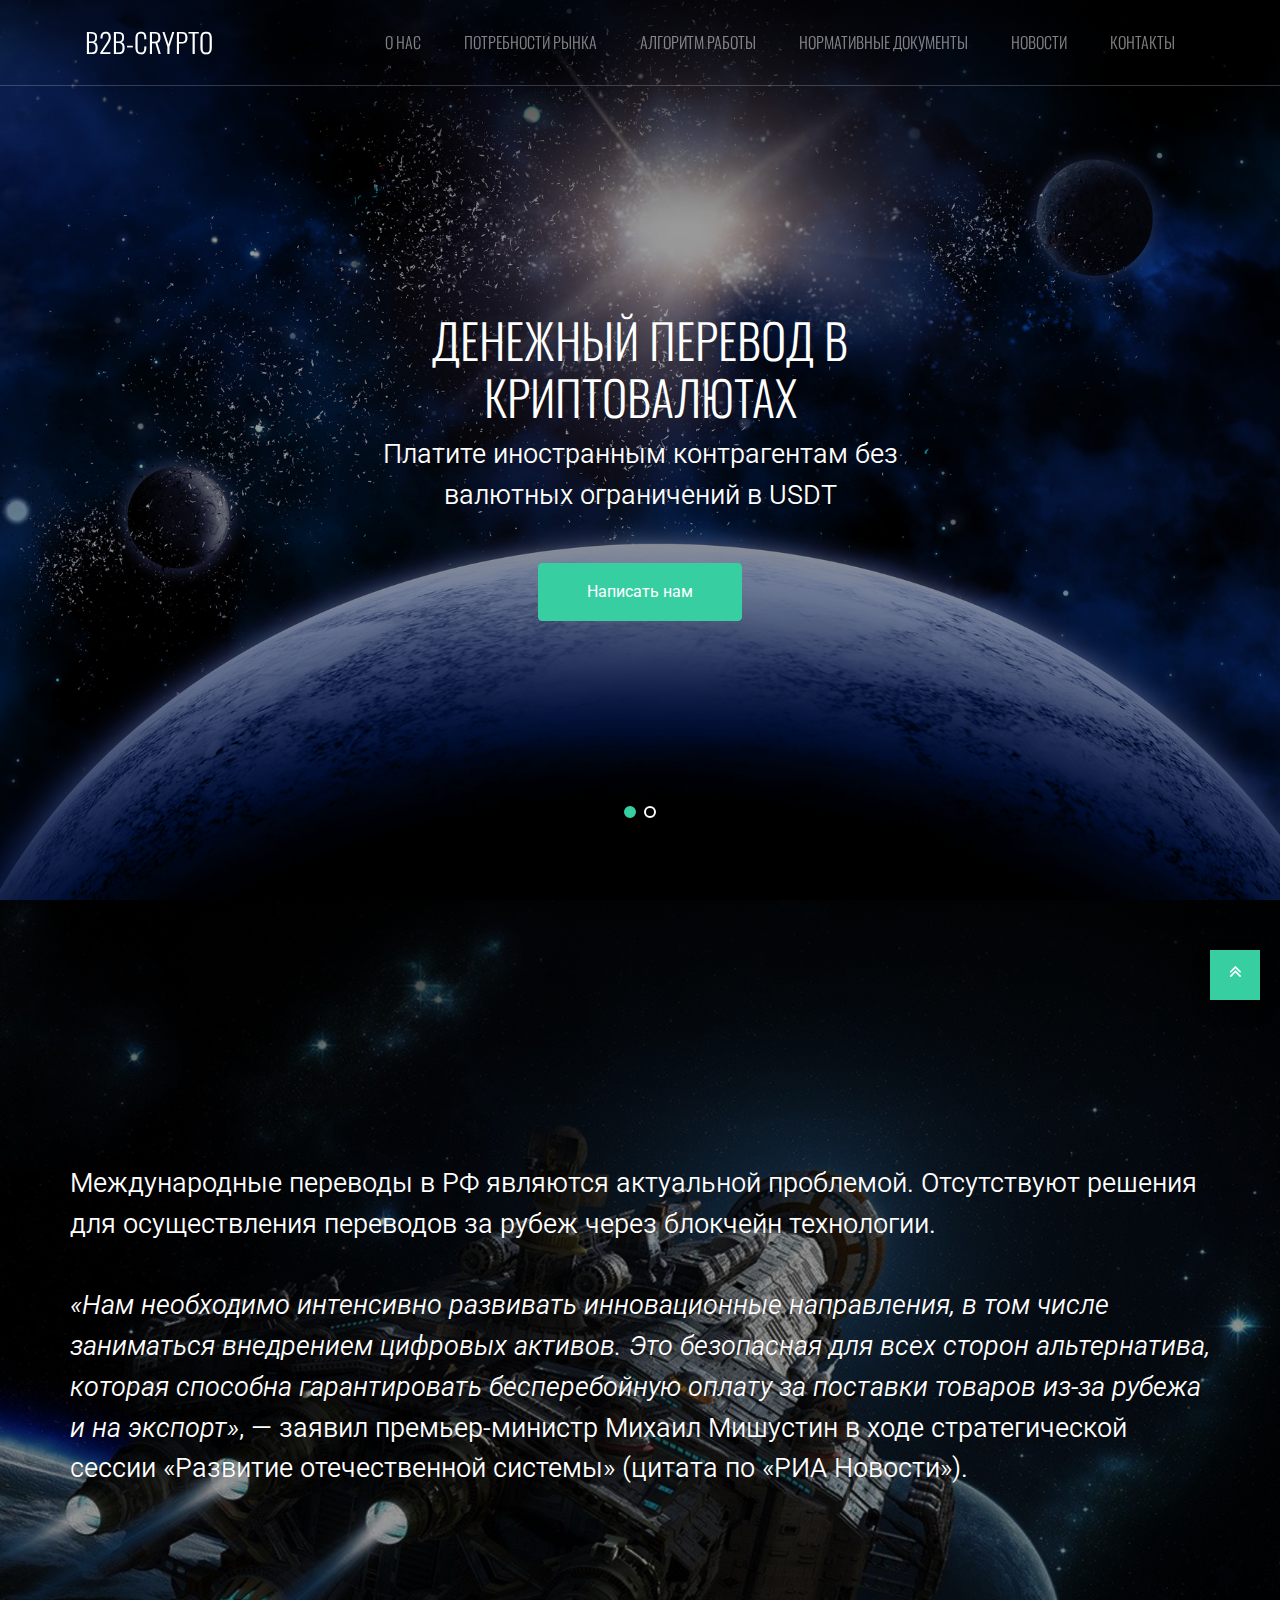
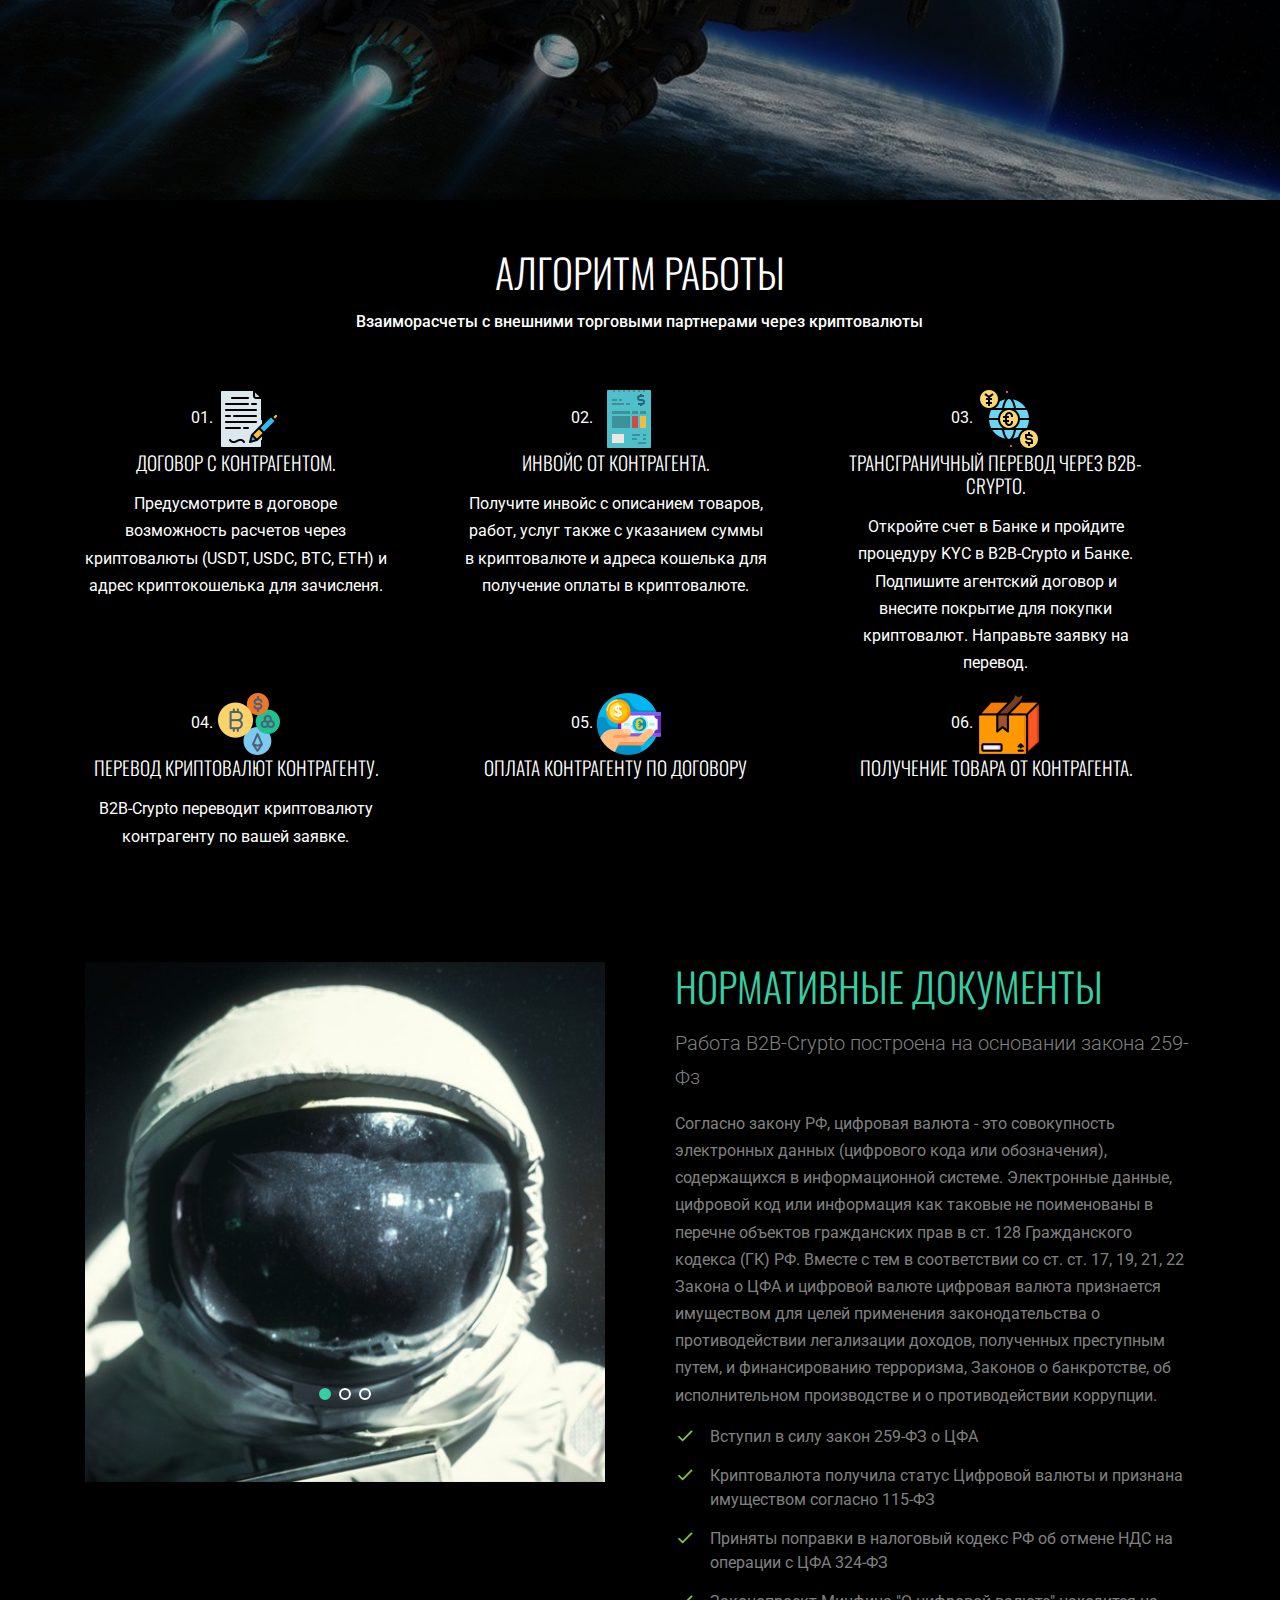
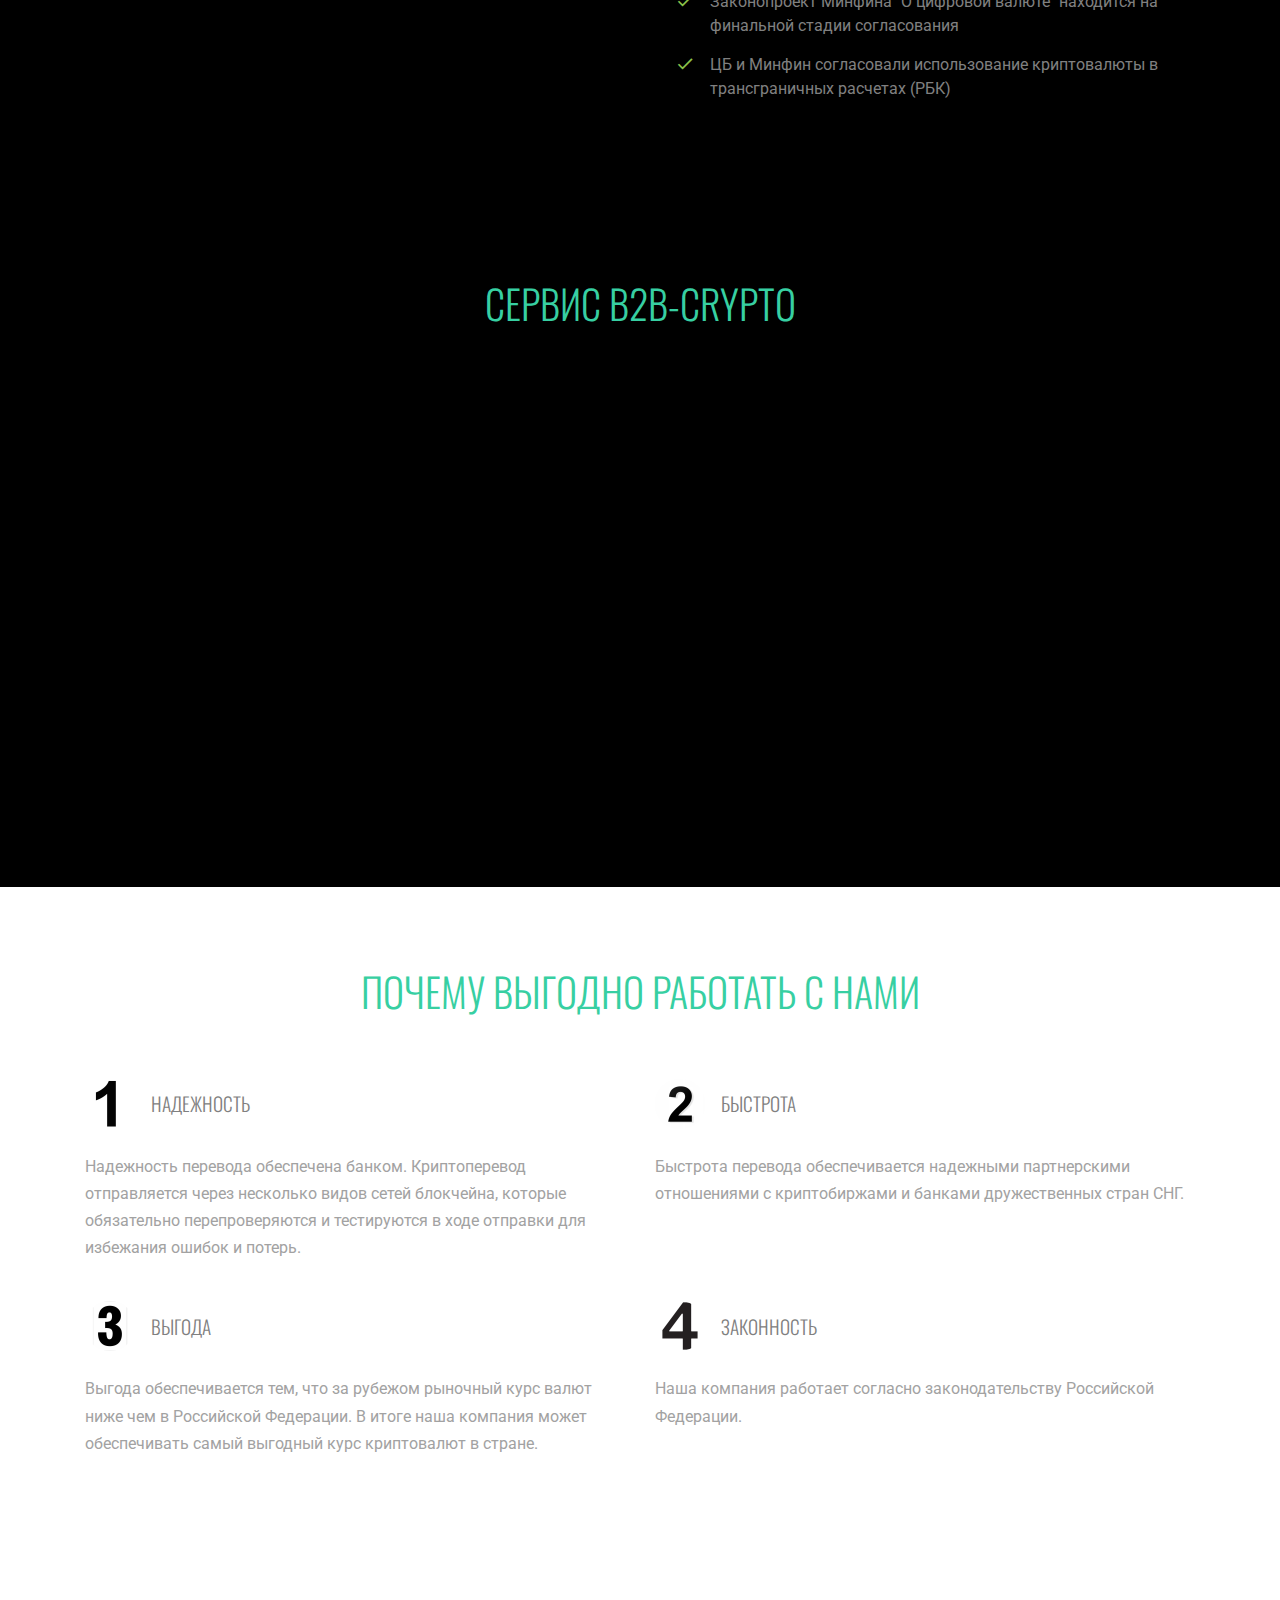
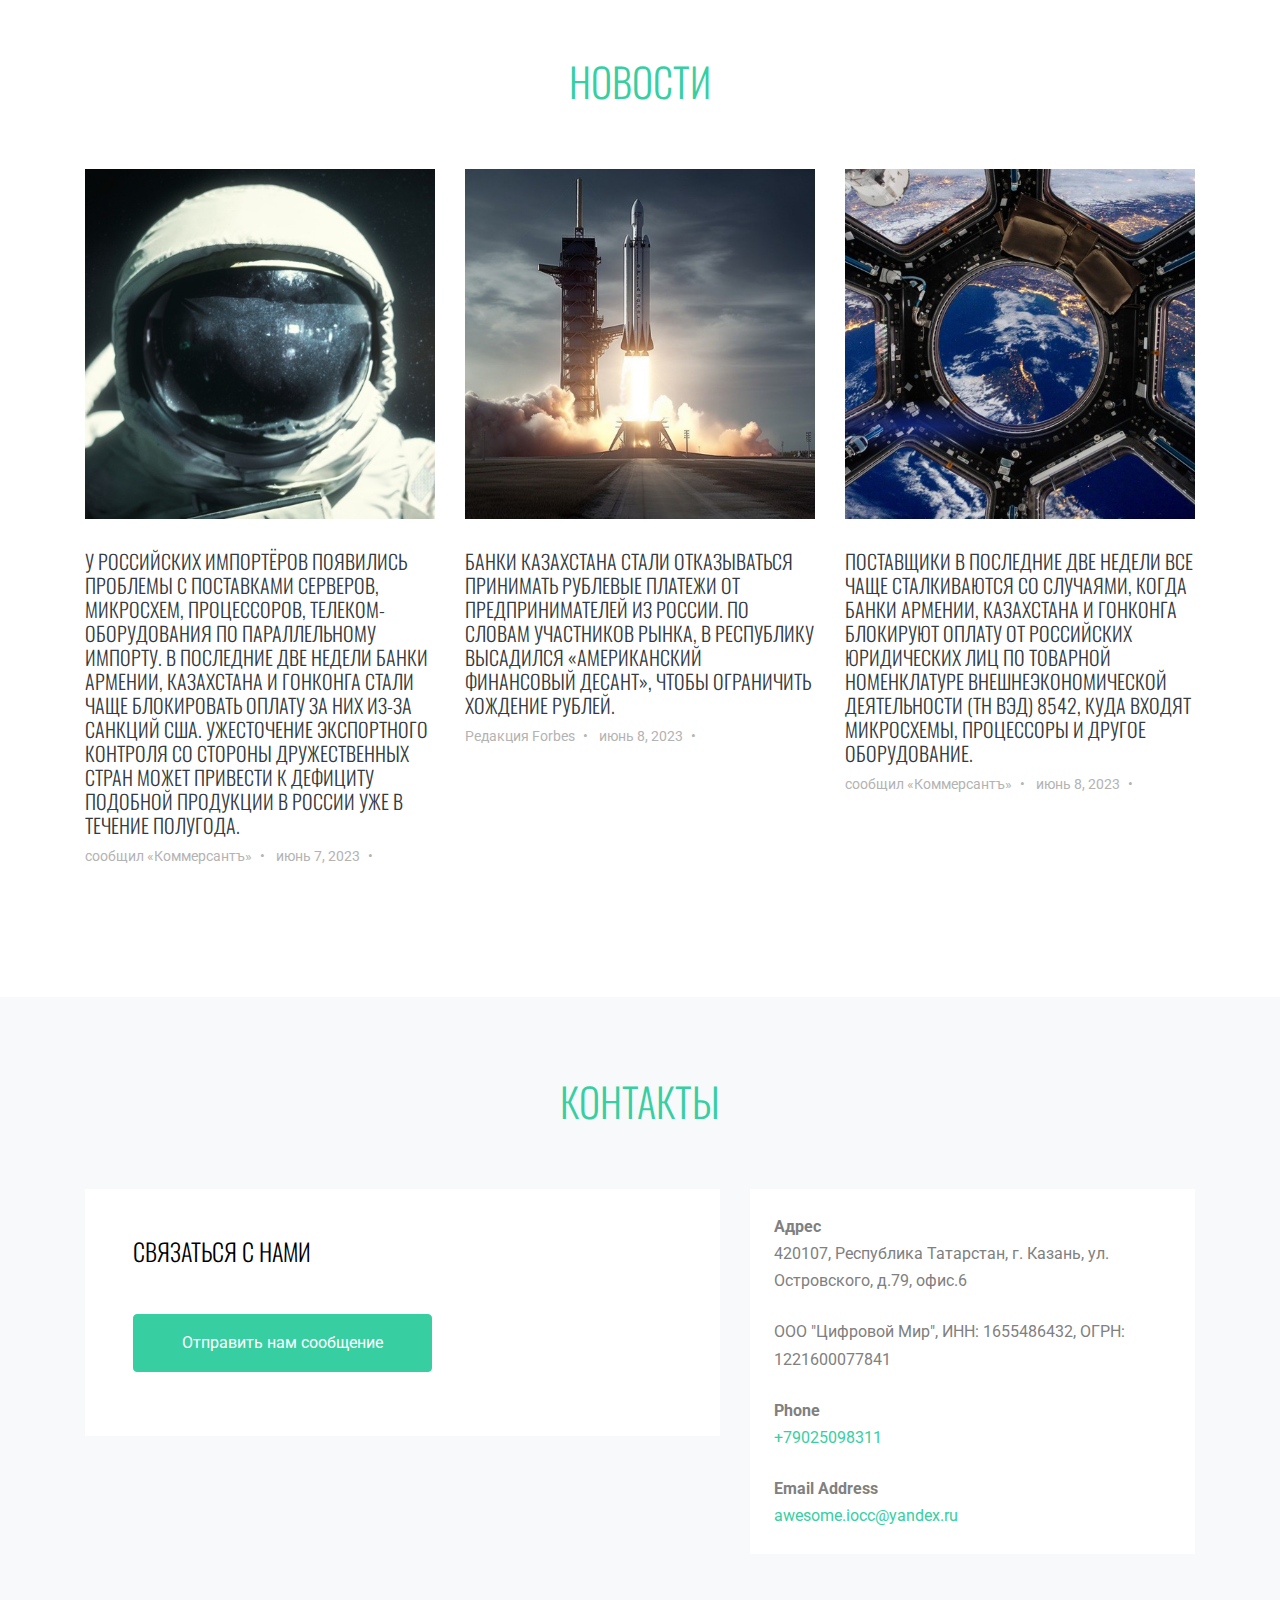
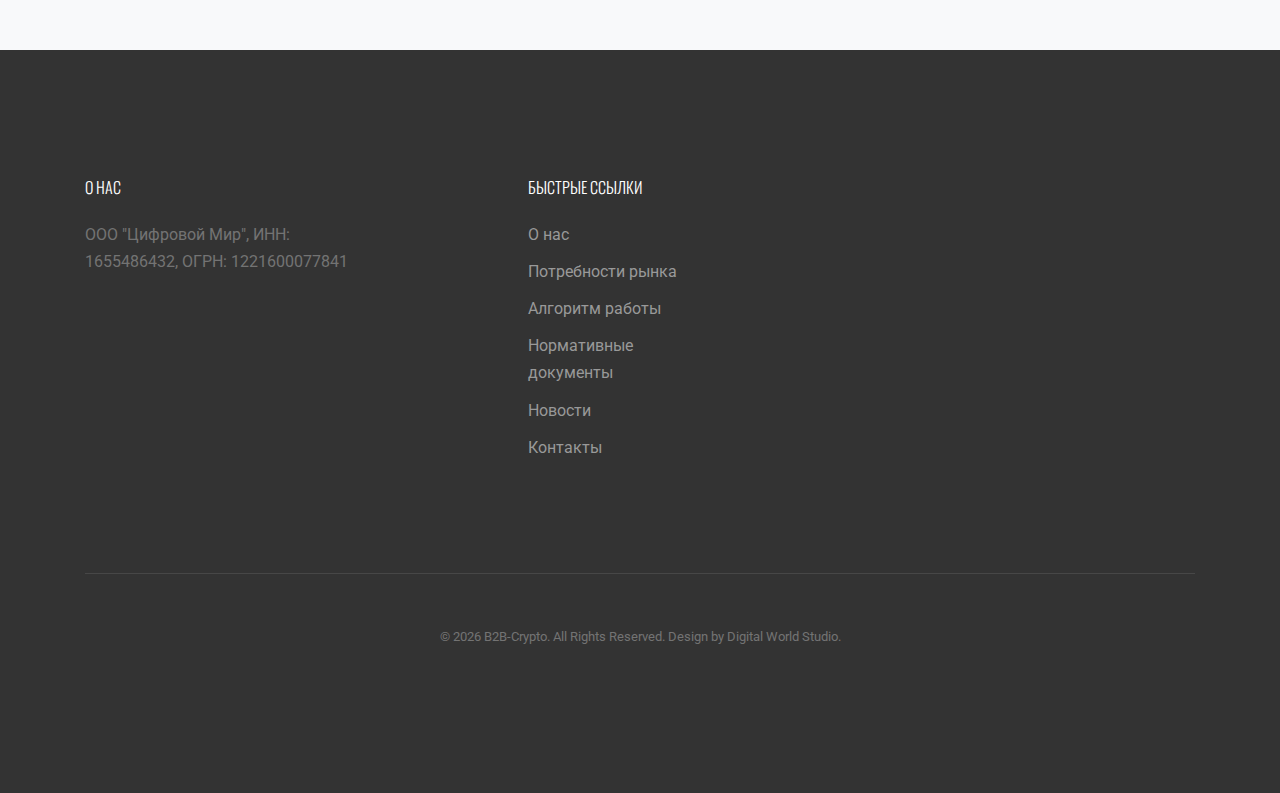
==== commit 0f408ffc: "new12" ====
--- a/index.html
+++ b/index.html
@@ -554,7 +554,7 @@
                     </div>
                     <div>
                         <p>Быстрота перевода обеспечивается надежными партнерскими отношениями с криптобиржами и банками
-                            дружественных стран СНГ</p>
+                            дружественных стран СНГ.</p>
                     </div>
                 </div>
             </div>
@@ -585,7 +585,7 @@
                         </div>
                     </div>
                     <div>
-                        <p>Наша компания работает согласно законодателству Российской Федерации.</p>
+                        <p>Наша компания работает согласно законодательству Российской Федерации.</p>
                     </div>
                 </div>
             </div>
